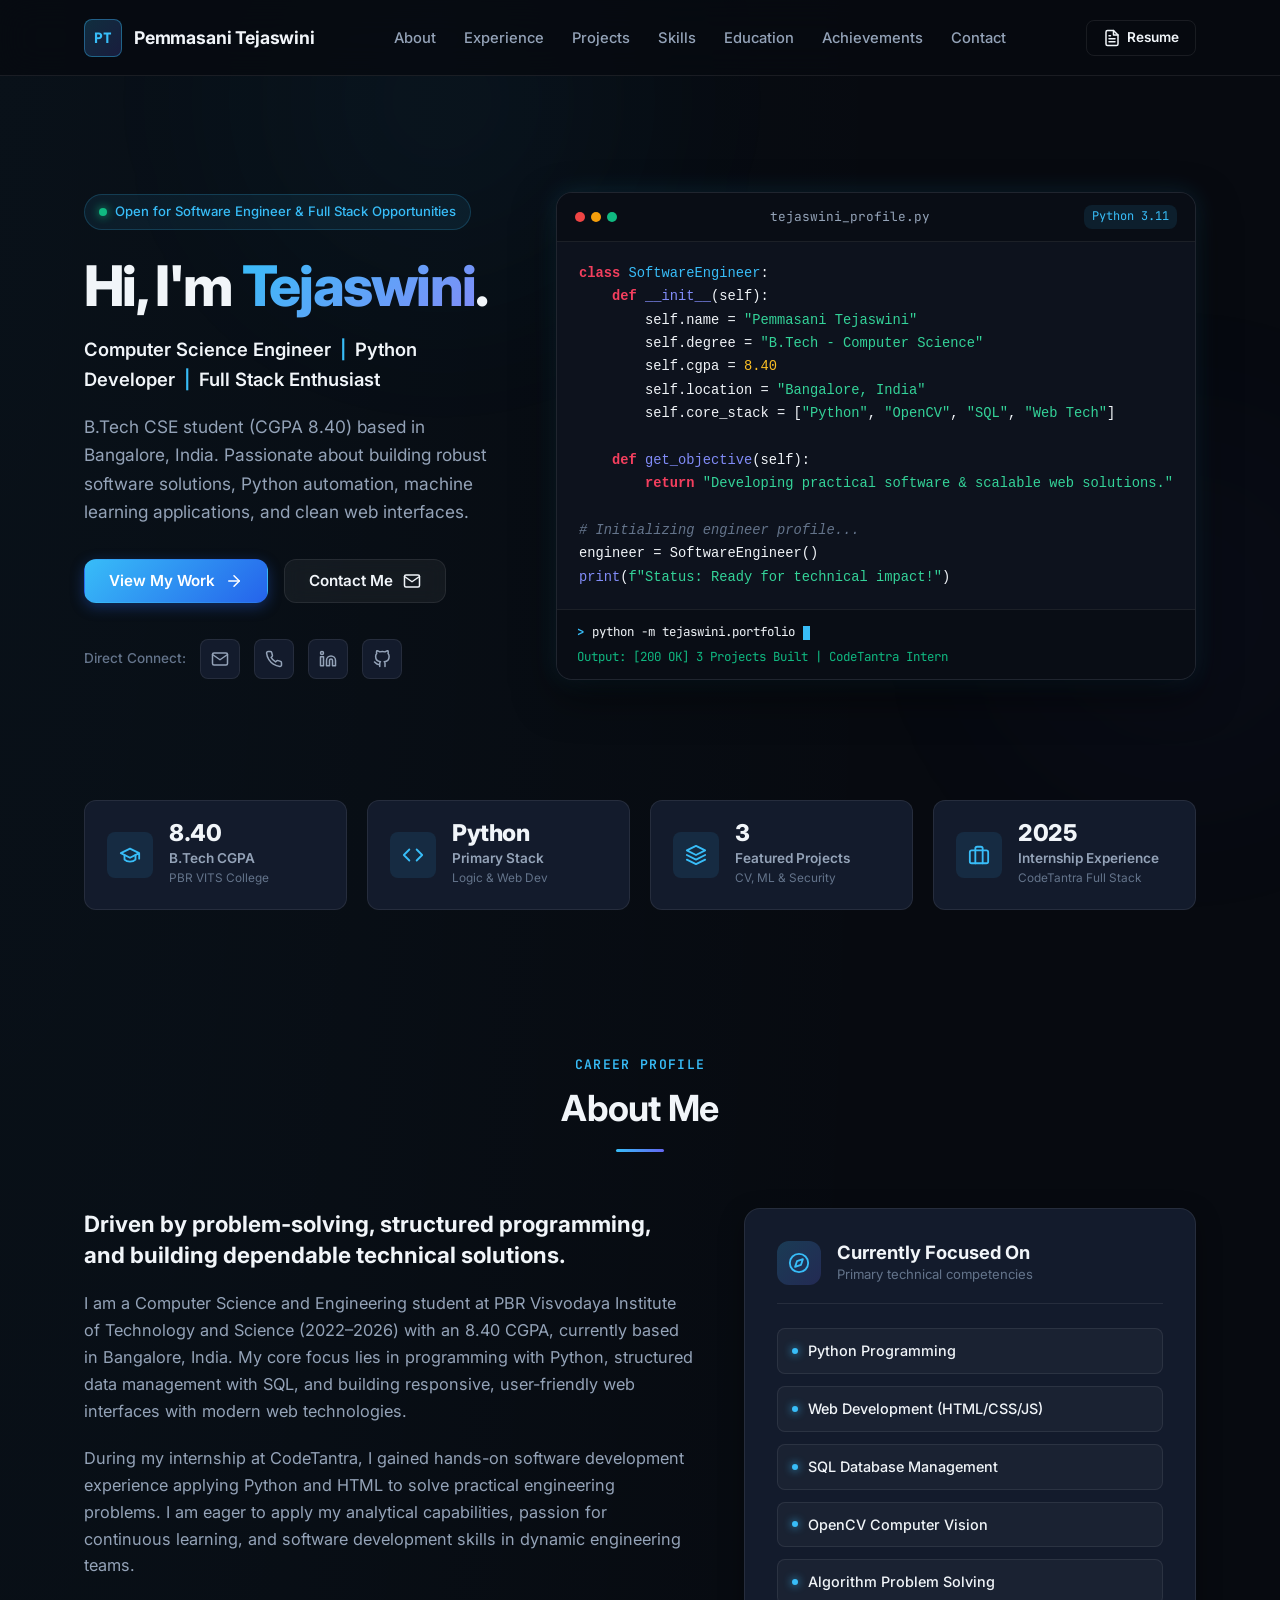
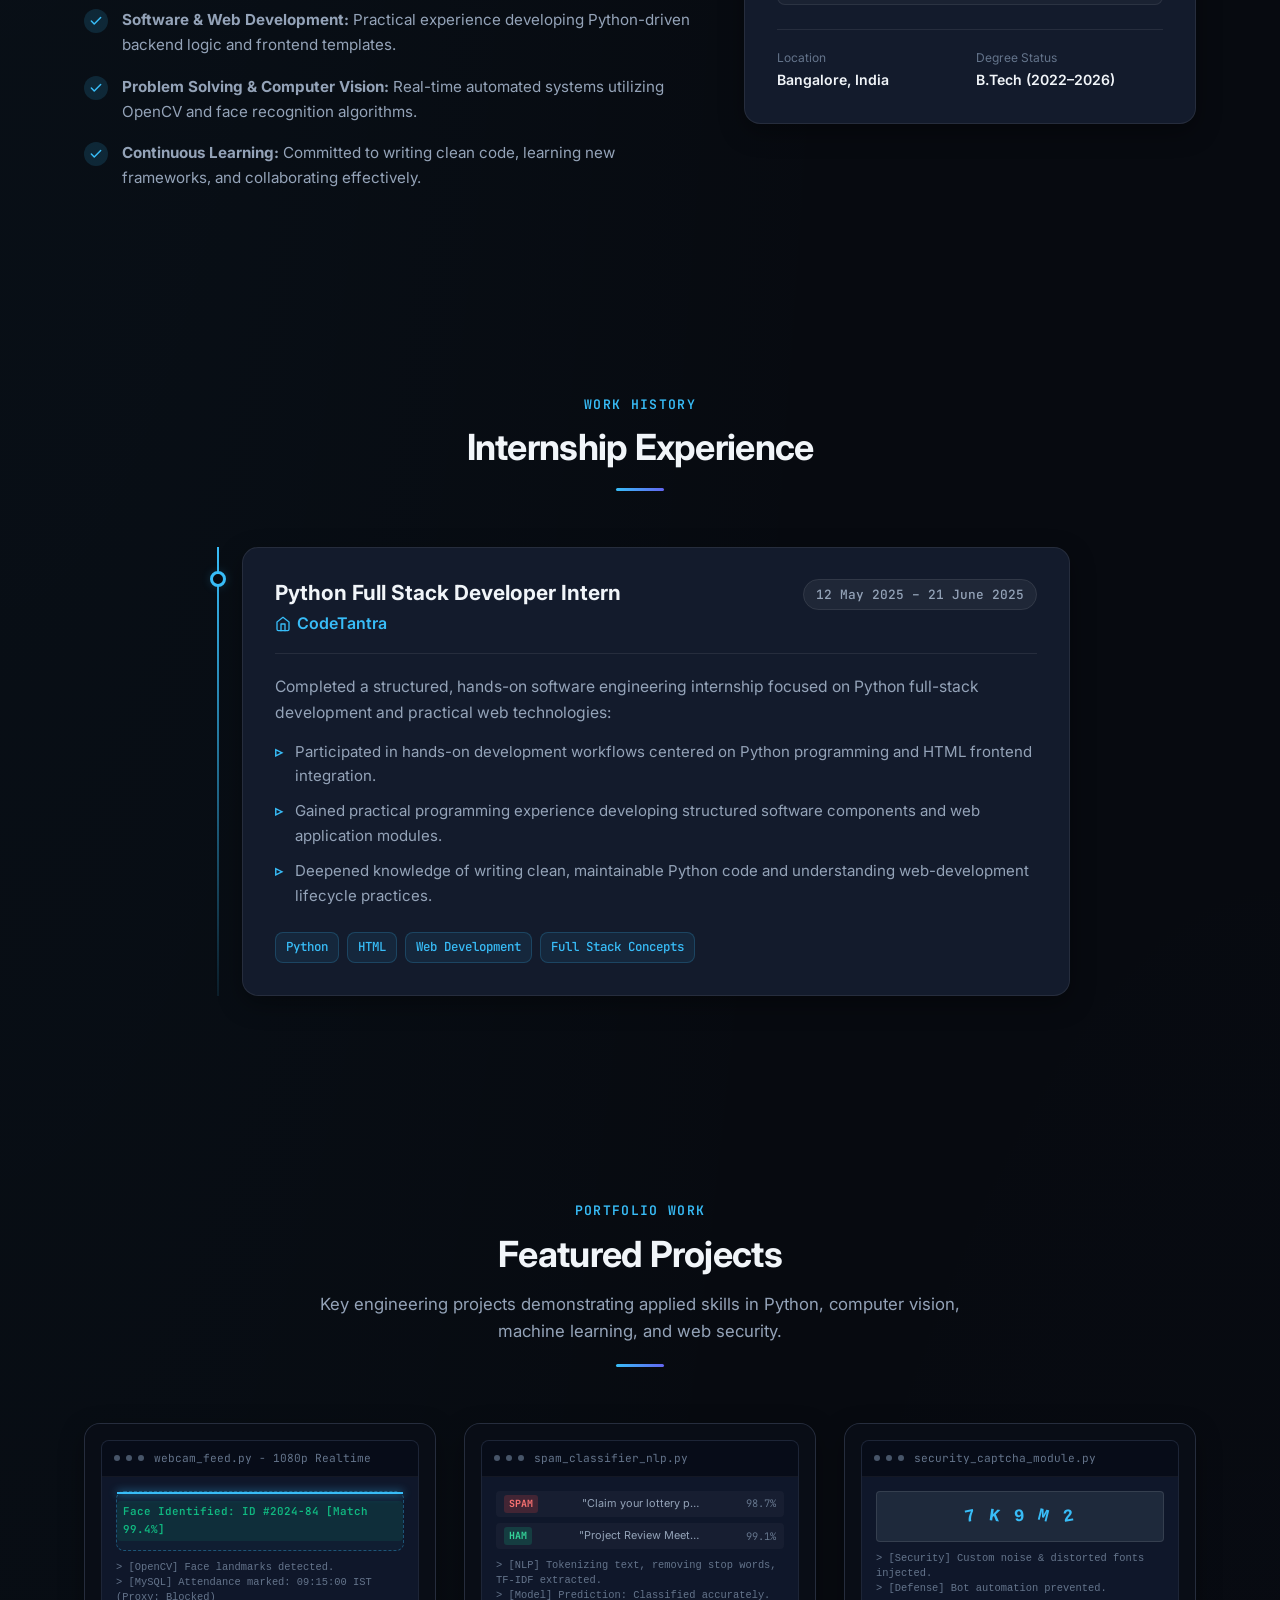
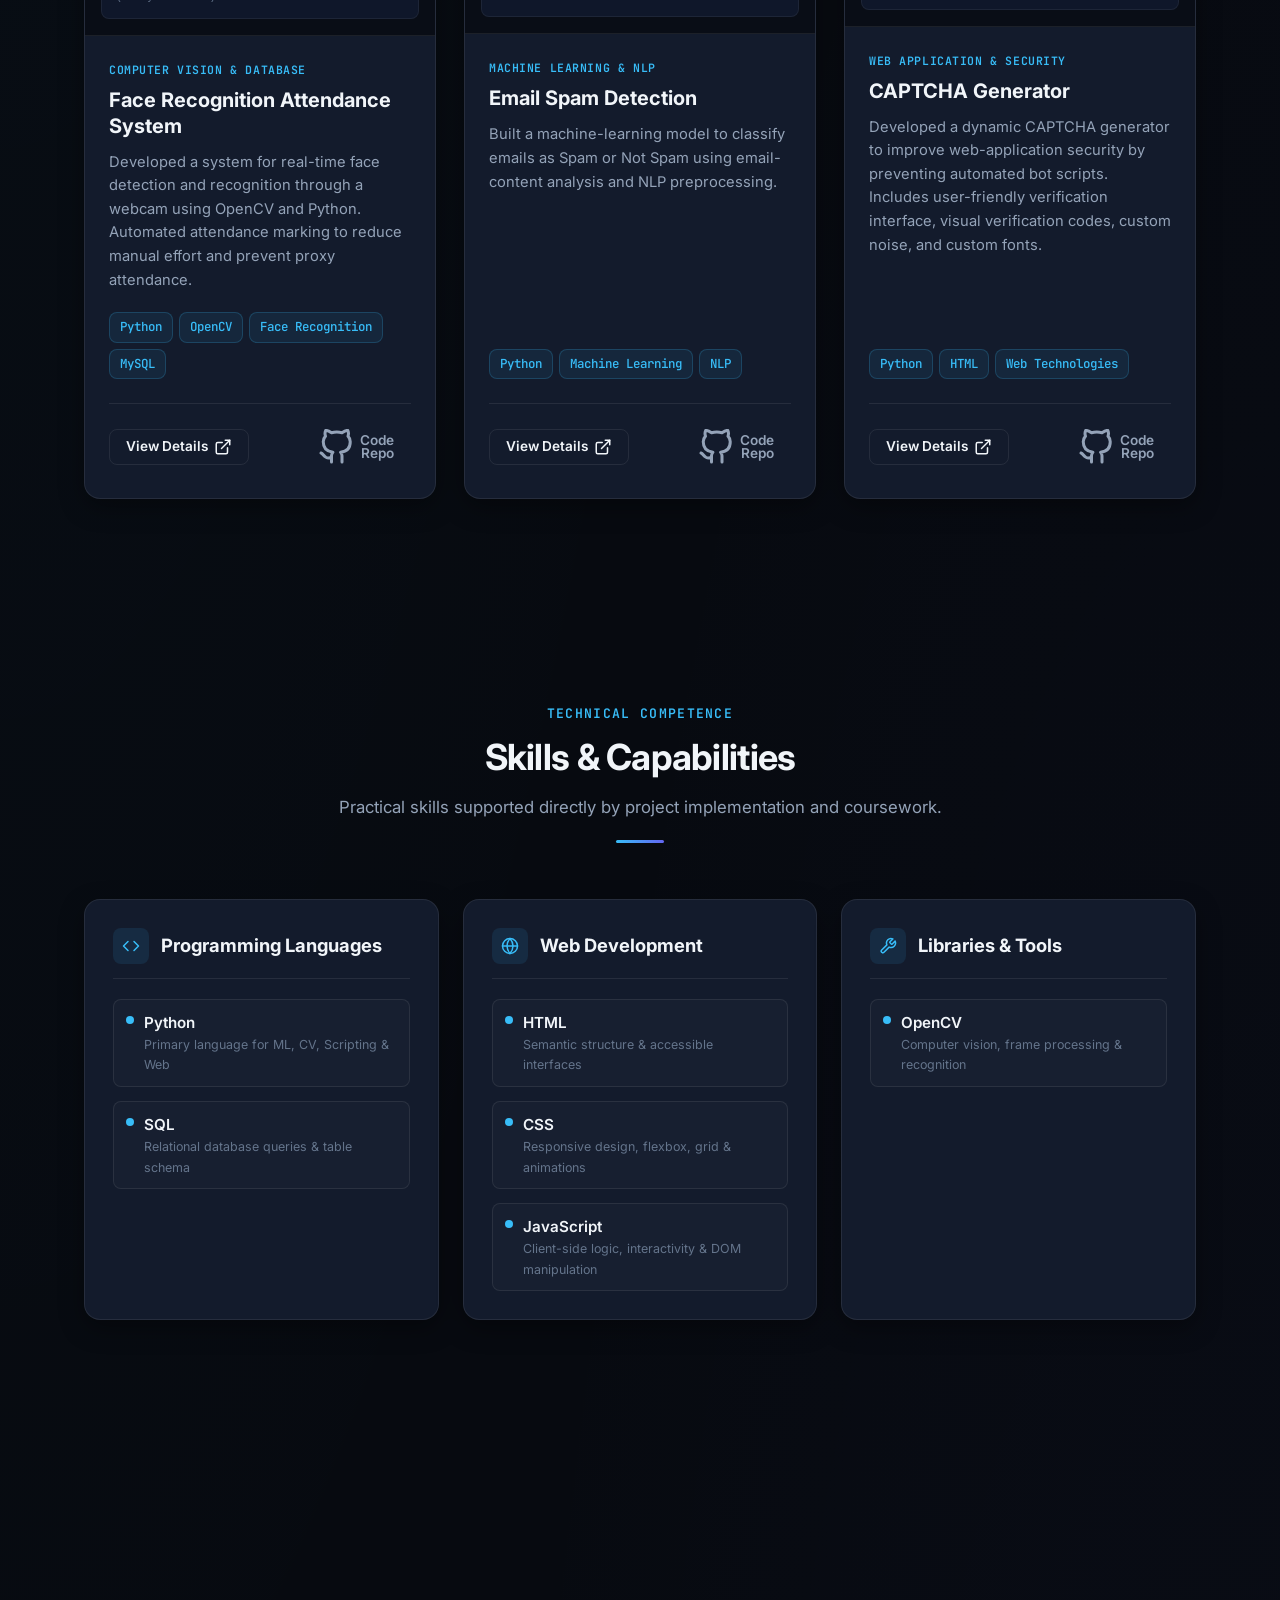
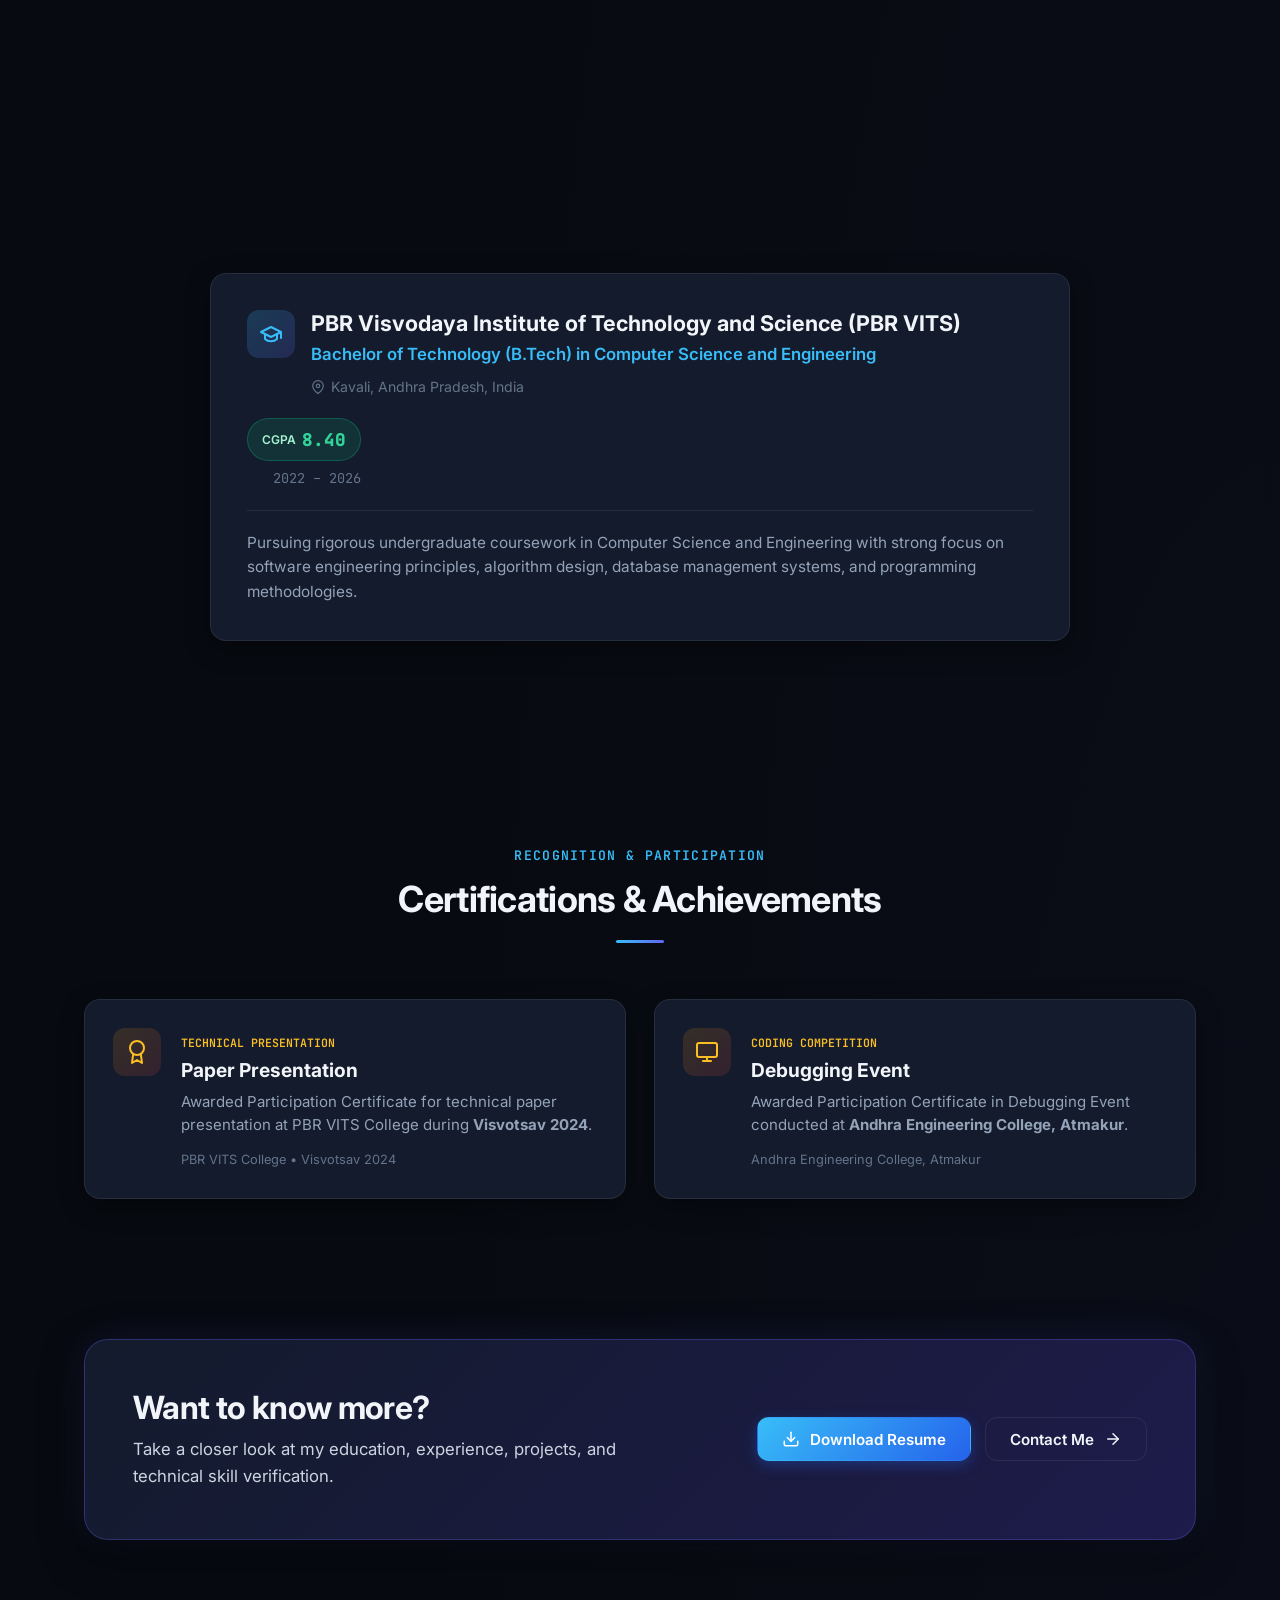
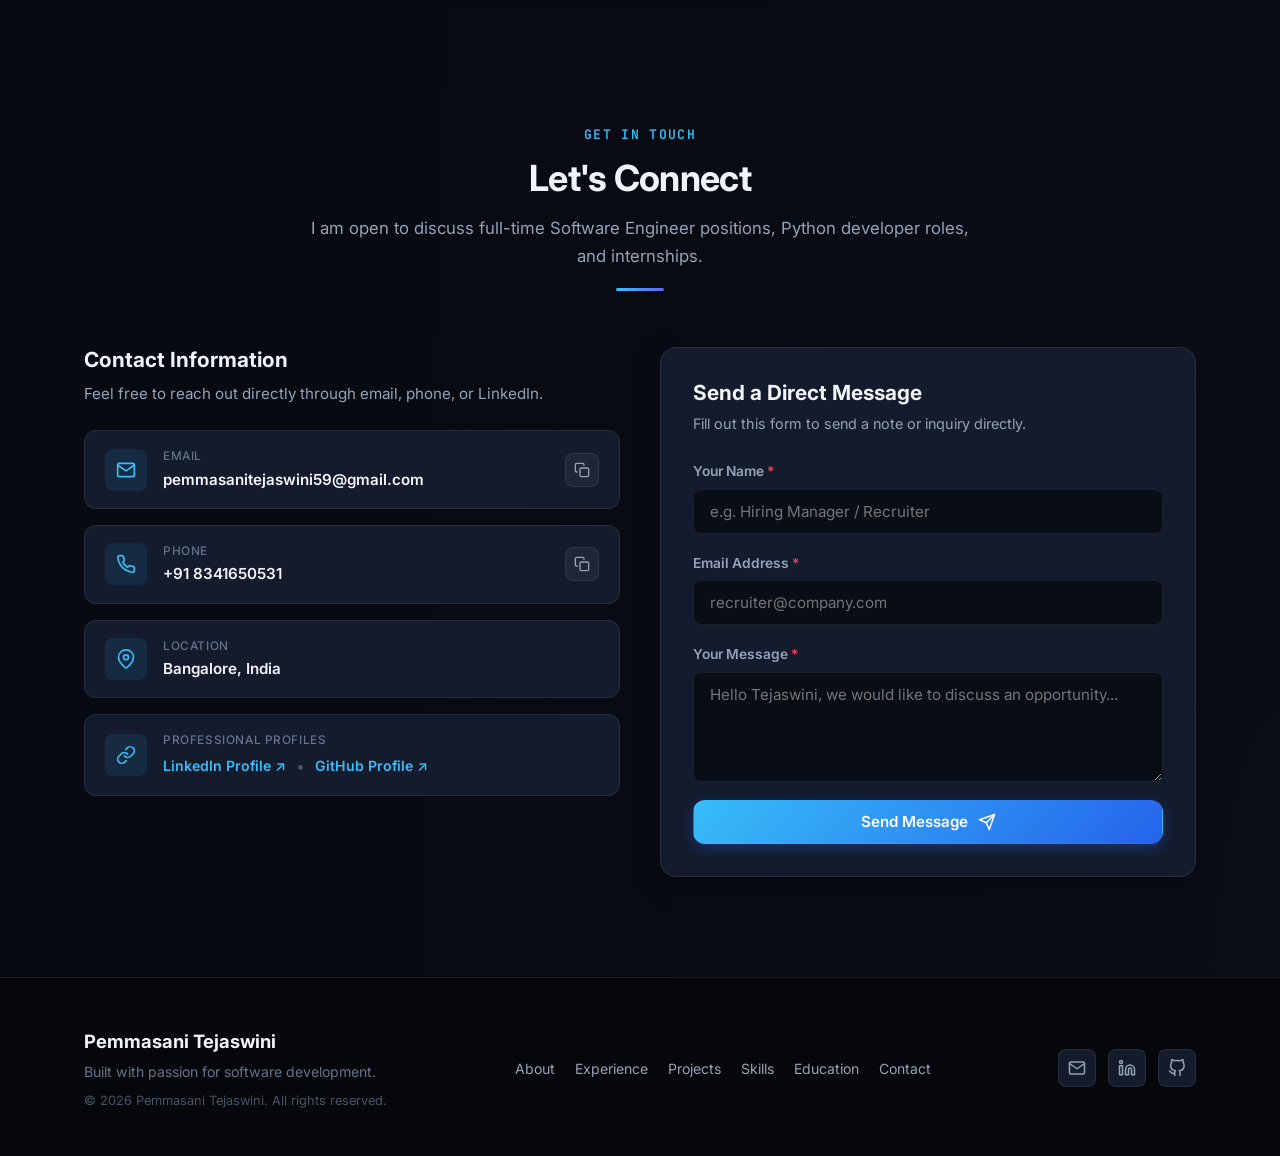
==== index.html @ 11ee38b8 "feat: complete portfolio web app, dual Flask-FastAPI backend, IT admin control portal, and Vercel co" ====
<!DOCTYPE html>
<html lang="en" class="scroll-smooth">
<head>
  <meta charset="UTF-8" />
  <meta name="viewport" content="width=device-width, initial-scale=1.0" />
  <title>Pemmasani Tejaswini | Computer Science Engineer &amp; Python Developer</title>
  
  <!-- SEO Meta Tags -->
  <meta name="description" content="Portfolio of Pemmasani Tejaswini, a Computer Science and Engineering graduate specializing in Python development, OpenCV, SQL, and full-stack web technologies based in Bangalore, India." />
  <meta name="keywords" content="Pemmasani Tejaswini, Computer Science Engineer, Python Developer, Full Stack Developer, Software Engineer Portfolio, Bangalore, OpenCV, Machine Learning" />
  <meta name="author" content="Pemmasani Tejaswini" />
  <meta name="robots" content="index, follow" />
  
  <!-- Open Graph / Social Meta Tags -->
  <meta property="og:type" content="website" />
  <meta property="og:title" content="Pemmasani Tejaswini | Software Engineer Portfolio" />
  <meta property="og:description" content="Explore projects in Python, OpenCV Face Recognition, ML Spam Detection, and Full Stack Web Development by Pemmasani Tejaswini." />
  <meta property="og:url" content="https://pemmasanitejaswini.dev" />
  <meta property="og:site_name" content="Pemmasani Tejaswini Portfolio" />
  
  <!-- Favicon -->
  <link rel="icon" type="image/svg+xml" href="data:image/svg+xml,<svg xmlns='http://www.w3.org/2000/svg' viewBox='0 0 100 100'><rect width='100' height='100' rx='25' fill='%230f172a'/><text x='50%' y='55%' dominant-baseline='middle' text-anchor='middle' fill='%2338bdf8' font-size='50' font-family='sans-serif' font-weight='800'>PT</text></svg>" />

  <!-- Google Fonts: Inter & JetBrains Mono -->
  <link rel="preconnect" href="https://fonts.googleapis.com" />
  <link rel="preconnect" href="https://fonts.gstatic.com" crossorigin />
  <link href="https://fonts.googleapis.com/css2?family=Inter:wght@300;400;500;600;700;800&family=JetBrains+Mono:wght@400;500;600&display=swap" rel="stylesheet" />

  <!-- Main Stylesheet -->
  <link rel="stylesheet" href="styles.css" />
</head>
<body>
  <!-- Reading Progress Bar -->
  <div id="scroll-progress" class="scroll-progress" aria-hidden="true"></div>

  <!-- Ambient Glow Effects -->
  <div class="ambient-glow glow-top" aria-hidden="true"></div>
  <div class="ambient-glow glow-right" aria-hidden="true"></div>

  <!-- Skip to Content for Accessibility -->
  <a href="#main-content" class="skip-to-content">Skip to main content</a>

  <!-- Header / Navigation Bar -->
  <header id="header" class="site-header">
    <div class="nav-container">
      <a href="#hero" class="brand-logo" aria-label="Pemmasani Tejaswini - Home">
        <span class="logo-badge">PT</span>
        <span class="logo-name">Pemmasani Tejaswini</span>
      </a>

      <!-- Desktop Navigation Links -->
      <nav class="desktop-nav" aria-label="Main Navigation">
        <ul class="nav-list">
          <li><a href="#about" class="nav-link">About</a></li>
          <li><a href="#experience" class="nav-link">Experience</a></li>
          <li><a href="#projects" class="nav-link">Projects</a></li>
          <li><a href="#skills" class="nav-link">Skills</a></li>
          <li><a href="#education" class="nav-link">Education</a></li>
          <li><a href="#achievements" class="nav-link">Achievements</a></li>
          <li><a href="#contact" class="nav-link">Contact</a></li>
        </ul>
      </nav>

      <!-- Action Buttons & Mobile Toggle -->
      <div class="nav-actions">
        <button id="resume-nav-btn" class="btn btn-outline btn-sm" aria-label="View or Download Resume">
          <svg class="icon-svg" viewBox="0 0 24 24" fill="none" stroke="currentColor" stroke-width="2" stroke-linecap="round" stroke-linejoin="round" aria-hidden="true"><path d="M14 2H6a2 2 0 0 0-2 2v16a2 2 0 0 0 2 2h12a2 2 0 0 0 2-2V8z"></path><polyline points="14 2 14 8 20 8"></polyline><line x1="16" y1="13" x2="8" y2="13"></line><line x1="16" y1="17" x2="8" y2="17"></line><polyline points="10 9 9 9 8 9"></polyline></svg>
          <span>Resume</span>
        </button>

        <button id="mobile-menu-toggle" class="mobile-menu-toggle" aria-expanded="false" aria-controls="mobile-menu" aria-label="Toggle navigation menu">
          <span class="hamburger-bar"></span>
          <span class="hamburger-bar"></span>
          <span class="hamburger-bar"></span>
        </button>
      </div>
    </div>

    <!-- Mobile Drawer Menu -->
    <div id="mobile-menu" class="mobile-menu" aria-hidden="true">
      <nav class="mobile-nav" aria-label="Mobile Navigation">
        <ul class="mobile-nav-list">
          <li><a href="#hero" class="mobile-nav-link">Home</a></li>
          <li><a href="#about" class="mobile-nav-link">About</a></li>
          <li><a href="#experience" class="mobile-nav-link">Experience</a></li>
          <li><a href="#projects" class="mobile-nav-link">Projects</a></li>
          <li><a href="#skills" class="mobile-nav-link">Skills</a></li>
          <li><a href="#education" class="mobile-nav-link">Education</a></li>
          <li><a href="#achievements" class="mobile-nav-link">Achievements</a></li>
          <li><a href="#contact" class="mobile-nav-link">Contact</a></li>
        </ul>
        <div class="mobile-menu-footer">
          <button class="btn btn-primary btn-full resume-modal-trigger">
            <svg class="icon-svg" viewBox="0 0 24 24" fill="none" stroke="currentColor" stroke-width="2" stroke-linecap="round" stroke-linejoin="round" aria-hidden="true"><path d="M21 15v4a2 2 0 0 1-2 2H5a2 2 0 0 1-2-2v-4"></path><polyline points="7 10 12 15 17 10"></polyline><line x1="12" y1="15" x2="12" y2="3"></line></svg>
            <span>Download Resume</span>
          </button>
        </div>
      </nav>
    </div>
  </header>

  <!-- Main Content Wrapper -->
  <main id="main-content">
    
    <!-- 1. HERO SECTION -->
    <section id="hero" class="hero-section">
      <div class="container hero-container">
        <div class="hero-content" data-reveal="fade-up">
          <div class="status-pill">
            <span class="status-dot"></span>
            <span>Open for Software Engineer &amp; Full Stack Opportunities</span>
          </div>

          <h1 class="hero-title">
            Hi, I'm <span class="gradient-text">Tejaswini</span>.
          </h1>
          <p class="hero-role">
            Computer Science Engineer <span class="role-separator">|</span> Python Developer <span class="role-separator">|</span> Full Stack Enthusiast
          </p>

          <p class="hero-bio">
            B.Tech CSE student (CGPA 8.40) based in Bangalore, India. Passionate about building robust software solutions, Python automation, machine learning applications, and clean web interfaces.
          </p>

          <!-- Primary CTA Buttons -->
          <div class="hero-actions">
            <a href="#projects" class="btn btn-primary">
              <span>View My Work</span>
              <svg class="icon-svg" viewBox="0 0 24 24" fill="none" stroke="currentColor" stroke-width="2" stroke-linecap="round" stroke-linejoin="round" aria-hidden="true"><line x1="5" y1="12" x2="19" y2="12"></line><polyline points="12 5 19 12 12 19"></polyline></svg>
            </a>
            <a href="#contact" class="btn btn-secondary">
              <span>Contact Me</span>
              <svg class="icon-svg" viewBox="0 0 24 24" fill="none" stroke="currentColor" stroke-width="2" stroke-linecap="round" stroke-linejoin="round" aria-hidden="true"><path d="M4 4h16c1.1 0 2 .9 2 2v12c0 1.1-.9 2-2 2H4c-1.1 0-2-.9-2-2V6c0-1.1.9-2 2-2z"></path><polyline points="22,6 12,13 2,6"></polyline></svg>
            </a>
          </div>

          <!-- Quick Connect Social / Contact Links -->
          <div class="hero-socials">
            <span class="social-label">Direct Connect:</span>
            <a href="mailto:pemmasanitejaswini59@gmail.com" class="social-icon-btn" title="Send Email" aria-label="Send Email to pemmasanitejaswini59@gmail.com">
              <svg viewBox="0 0 24 24" fill="none" stroke="currentColor" stroke-width="2" stroke-linecap="round" stroke-linejoin="round"><path d="M4 4h16c1.1 0 2 .9 2 2v12c0 1.1-.9 2-2 2H4c-1.1 0-2-.9-2-2V6c0-1.1.9-2 2-2z"></path><polyline points="22,6 12,13 2,6"></polyline></svg>
            </a>
            <a href="tel:+918341650531" class="social-icon-btn" title="Call Phone" aria-label="Call +91 8341650531">
              <svg viewBox="0 0 24 24" fill="none" stroke="currentColor" stroke-width="2" stroke-linecap="round" stroke-linejoin="round"><path d="M22 16.92v3a2 2 0 0 1-2.18 2 19.79 19.79 0 0 1-8.63-3.07 19.5 19.5 0 0 1-6-6 19.79 19.79 0 0 1-3.07-8.67A2 2 0 0 1 4.11 2h3a2 2 0 0 1 2 1.72 12.84 12.84 0 0 0 .7 2.81 2 2 0 0 1-.45 2.11L8.09 9.91a16 16 0 0 0 6 6l1.27-1.27a2 2 0 0 1 2.11-.45 12.84 12.84 0 0 0 2.81.7A2 2 0 0 1 22 16.92z"></path></svg>
            </a>
            <a href="https://linkedin.com" target="_blank" rel="noopener noreferrer" class="social-icon-btn" title="LinkedIn Profile" aria-label="LinkedIn Profile (opens in new window)">
              <svg viewBox="0 0 24 24" fill="none" stroke="currentColor" stroke-width="2" stroke-linecap="round" stroke-linejoin="round"><path d="M16 8a6 6 0 0 1 6 6v7h-4v-7a2 2 0 0 0-2-2 2 2 0 0 0-2 2v7h-4v-7a6 6 0 0 1 6-6z"></path><rect x="2" y="9" width="4" height="12"></rect><circle cx="4" cy="4" r="2"></circle></svg>
            </a>
            <a href="https://github.com" target="_blank" rel="noopener noreferrer" class="social-icon-btn" title="GitHub Profile" aria-label="GitHub Profile (opens in new window)">
              <svg viewBox="0 0 24 24" fill="none" stroke="currentColor" stroke-width="2" stroke-linecap="round" stroke-linejoin="round"><path d="M9 19c-5 1.5-5-2.5-7-3m14 6v-3.87a3.37 3.37 0 0 0-.94-2.61c3.14-.35 6.44-1.54 6.44-7A5.44 5.44 0 0 0 20 4.77 5.07 5.07 0 0 0 19.91 1S18.73.65 16 2.48a13.38 13.38 0 0 0-7 0C6.27.65 5.09 1 5.09 1A5.07 5.07 0 0 0 5 4.77a5.44 5.44 0 0 0-1.5 3.78c0 5.42 3.3 6.61 6.44 7A3.37 3.37 0 0 0 9 18.13V22"></path></svg>
            </a>
          </div>
        </div>

        <!-- Right Side: Interactive Developer Code Window -->
        <div class="hero-visual" data-reveal="fade-left">
          <div class="code-window">
            <div class="window-header">
              <div class="window-dots" aria-hidden="true">
                <span class="dot dot-red"></span>
                <span class="dot dot-yellow"></span>
                <span class="dot dot-green"></span>
              </div>
              <div class="window-title">tejaswini_profile.py</div>
              <div class="window-lang">Python 3.11</div>
            </div>
            <div class="window-body">
              <pre><code><span class="code-keyword">class</span> <span class="code-class">SoftwareEngineer</span>:
    <span class="code-keyword">def</span> <span class="code-func">__init__</span>(self):
        self.name = <span class="code-string">"Pemmasani Tejaswini"</span>
        self.degree = <span class="code-string">"B.Tech - Computer Science"</span>
        self.cgpa = <span class="code-number">8.40</span>
        self.location = <span class="code-string">"Bangalore, India"</span>
        self.core_stack = [<span class="code-string">"Python"</span>, <span class="code-string">"OpenCV"</span>, <span class="code-string">"SQL"</span>, <span class="code-string">"Web Tech"</span>]

    <span class="code-keyword">def</span> <span class="code-func">get_objective</span>(self):
        <span class="code-keyword">return</span> <span class="code-string">"Developing practical software &amp; scalable web solutions."</span>

<span class="code-comment"># Initializing engineer profile...</span>
engineer = SoftwareEngineer()
<span class="code-func">print</span>(<span class="code-string">f"Status: Ready for technical impact!"</span>)</code></pre>
            </div>
            <div class="terminal-footer">
              <div class="terminal-prompt">
                <span class="prompt-arrow">&gt;</span>
                <span class="prompt-text">python -m tejaswini.portfolio</span>
                <span class="cursor-blink"></span>
              </div>
              <div class="terminal-output">Output: [200 OK] 3 Projects Built | CodeTantra Intern</div>
            </div>
          </div>
        </div>
      </div>
    </section>

    <!-- 2. QUICK STATS SECTION -->
    <section class="stats-section" aria-label="Quick Highlights">
      <div class="container">
        <div class="stats-grid">
          <div class="stat-card" data-reveal="fade-up" data-delay="100">
            <div class="stat-icon">
              <svg viewBox="0 0 24 24" fill="none" stroke="currentColor" stroke-width="2" stroke-linecap="round" stroke-linejoin="round"><path d="M22 10v6M2 10l10-5 10 5-10 5z"></path><path d="M6 12v5c3 3 9 3 12 0v-5"></path></svg>
            </div>
            <div class="stat-info">
              <div class="stat-value">8.40</div>
              <div class="stat-label">B.Tech CGPA</div>
              <div class="stat-sub">PBR VITS College</div>
            </div>
          </div>

          <div class="stat-card" data-reveal="fade-up" data-delay="200">
            <div class="stat-icon">
              <svg viewBox="0 0 24 24" fill="none" stroke="currentColor" stroke-width="2" stroke-linecap="round" stroke-linejoin="round"><polyline points="16 18 22 12 16 6"></polyline><polyline points="8 6 2 12 8 18"></polyline></svg>
            </div>
            <div class="stat-info">
              <div class="stat-value">Python</div>
              <div class="stat-label">Primary Stack</div>
              <div class="stat-sub">Logic &amp; Web Dev</div>
            </div>
          </div>

          <div class="stat-card" data-reveal="fade-up" data-delay="300">
            <div class="stat-icon">
              <svg viewBox="0 0 24 24" fill="none" stroke="currentColor" stroke-width="2" stroke-linecap="round" stroke-linejoin="round"><polygon points="12 2 2 7 12 12 22 7 12 2"></polygon><polyline points="2 17 12 22 22 17"></polyline><polyline points="2 12 12 17 22 12"></polyline></svg>
            </div>
            <div class="stat-info">
              <div class="stat-value">3</div>
              <div class="stat-label">Featured Projects</div>
              <div class="stat-sub">CV, ML &amp; Security</div>
            </div>
          </div>

          <div class="stat-card" data-reveal="fade-up" data-delay="400">
            <div class="stat-icon">
              <svg viewBox="0 0 24 24" fill="none" stroke="currentColor" stroke-width="2" stroke-linecap="round" stroke-linejoin="round"><rect x="2" y="7" width="20" height="14" rx="2" ry="2"></rect><path d="M16 21V5a2 2 0 0 0-2-2h-4a2 2 0 0 0-2 2v16"></path></svg>
            </div>
            <div class="stat-info">
              <div class="stat-value">2025</div>
              <div class="stat-label">Internship Experience</div>
              <div class="stat-sub">CodeTantra Full Stack</div>
            </div>
          </div>
        </div>
      </div>
    </section>

    <!-- 3. ABOUT SECTION -->
    <section id="about" class="section about-section">
      <div class="container">
        <div class="section-header" data-reveal="fade-up">
          <span class="section-subtitle">Career Profile</span>
          <h2 class="section-title">About Me</h2>
          <div class="section-divider"></div>
        </div>

        <div class="about-grid">
          <div class="about-text" data-reveal="fade-right">
            <h3 class="about-heading">Driven by problem-solving, structured programming, and building dependable technical solutions.</h3>
            
            <p class="about-paragraph">
              I am a Computer Science and Engineering student at PBR Visvodaya Institute of Technology and Science (2022–2026) with an 8.40 CGPA, currently based in Bangalore, India. My core focus lies in programming with Python, structured data management with SQL, and building responsive, user-friendly web interfaces with modern web technologies.
            </p>

            <p class="about-paragraph">
              During my internship at CodeTantra, I gained hands-on software development experience applying Python and HTML to solve practical engineering problems. I am eager to apply my analytical capabilities, passion for continuous learning, and software development skills in dynamic engineering teams.
            </p>

            <div class="about-highlights-list">
              <div class="highlight-item">
                <div class="highlight-check">
                  <svg viewBox="0 0 24 24" fill="none" stroke="currentColor" stroke-width="2.5" stroke-linecap="round" stroke-linejoin="round"><polyline points="20 6 9 17 4 12"></polyline></svg>
                </div>
                <div>
                  <strong>Software &amp; Web Development:</strong> Practical experience developing Python-driven backend logic and frontend templates.
                </div>
              </div>

              <div class="highlight-item">
                <div class="highlight-check">
                  <svg viewBox="0 0 24 24" fill="none" stroke="currentColor" stroke-width="2.5" stroke-linecap="round" stroke-linejoin="round"><polyline points="20 6 9 17 4 12"></polyline></svg>
                </div>
                <div>
                  <strong>Problem Solving &amp; Computer Vision:</strong> Real-time automated systems utilizing OpenCV and face recognition algorithms.
                </div>
              </div>

              <div class="highlight-item">
                <div class="highlight-check">
                  <svg viewBox="0 0 24 24" fill="none" stroke="currentColor" stroke-width="2.5" stroke-linecap="round" stroke-linejoin="round"><polyline points="20 6 9 17 4 12"></polyline></svg>
                </div>
                <div>
                  <strong>Continuous Learning:</strong> Committed to writing clean code, learning new frameworks, and collaborating effectively.
                </div>
              </div>
            </div>
          </div>

          <div class="about-card-container" data-reveal="fade-left">
            <div class="focus-card">
              <div class="focus-card-header">
                <div class="focus-badge-icon">
                  <svg viewBox="0 0 24 24" fill="none" stroke="currentColor" stroke-width="2" stroke-linecap="round" stroke-linejoin="round"><circle cx="12" cy="12" r="10"></circle><polygon points="16.24 7.76 14.12 14.12 7.76 16.24 9.88 9.88 16.24 7.76"></polygon></svg>
                </div>
                <div>
                  <h4 class="focus-title">Currently Focused On</h4>
                  <p class="focus-subtitle">Primary technical competencies</p>
                </div>
              </div>

              <div class="focus-skills-list">
                <div class="focus-skill-chip">
                  <span class="chip-pulse"></span>
                  <span class="chip-name">Python Programming</span>
                </div>
                <div class="focus-skill-chip">
                  <span class="chip-pulse"></span>
                  <span class="chip-name">Web Development (HTML/CSS/JS)</span>
                </div>
                <div class="focus-skill-chip">
                  <span class="chip-pulse"></span>
                  <span class="chip-name">SQL Database Management</span>
                </div>
                <div class="focus-skill-chip">
                  <span class="chip-pulse"></span>
                  <span class="chip-name">OpenCV Computer Vision</span>
                </div>
                <div class="focus-skill-chip">
                  <span class="chip-pulse"></span>
                  <span class="chip-name">Algorithm Problem Solving</span>
                </div>
              </div>

              <div class="quick-contact-strip">
                <div class="contact-strip-item">
                  <span class="strip-label">Location</span>
                  <span class="strip-val">Bangalore, India</span>
                </div>
                <div class="contact-strip-item">
                  <span class="strip-label">Degree Status</span>
                  <span class="strip-val">B.Tech (2022–2026)</span>
                </div>
              </div>
            </div>
          </div>
        </div>
      </div>
    </section>

    <!-- 4. EXPERIENCE SECTION -->
    <section id="experience" class="section experience-section">
      <div class="container">
        <div class="section-header" data-reveal="fade-up">
          <span class="section-subtitle">Work History</span>
          <h2 class="section-title">Internship Experience</h2>
          <div class="section-divider"></div>
        </div>

        <div class="timeline-container" data-reveal="fade-up">
          <div class="timeline-item">
            <div class="timeline-dot" aria-hidden="true"></div>
            
            <div class="timeline-card">
              <div class="timeline-header">
                <div>
                  <h3 class="timeline-role">Python Full Stack Developer Intern</h3>
                  <div class="timeline-company">
                    <svg viewBox="0 0 24 24" fill="none" stroke="currentColor" stroke-width="2" stroke-linecap="round" stroke-linejoin="round"><path d="M3 9l9-7 9 7v11a2 2 0 0 1-2 2H5a2 2 0 0 1-2-2z"></path><polyline points="9 22 9 12 15 12 15 22"></polyline></svg>
                    <span>CodeTantra</span>
                  </div>
                </div>
                <div class="timeline-meta">
                  <span class="timeline-date-badge">12 May 2025 – 21 June 2025</span>
                </div>
              </div>

              <div class="timeline-body">
                <p class="timeline-desc">
                  Completed a structured, hands-on software engineering internship focused on Python full-stack development and practical web technologies:
                </p>
                <ul class="timeline-responsibilities">
                  <li>Participated in hands-on development workflows centered on Python programming and HTML frontend integration.</li>
                  <li>Gained practical programming experience developing structured software components and web application modules.</li>
                  <li>Deepened knowledge of writing clean, maintainable Python code and understanding web-development lifecycle practices.</li>
                </ul>
              </div>

              <div class="timeline-tech-stack">
                <span class="tech-chip">Python</span>
                <span class="tech-chip">HTML</span>
                <span class="tech-chip">Web Development</span>
                <span class="tech-chip">Full Stack Concepts</span>
              </div>
            </div>
          </div>
        </div>
      </div>
    </section>

    <!-- 5. PROJECTS SECTION -->
    <section id="projects" class="section projects-section">
      <div class="container">
        <div class="section-header" data-reveal="fade-up">
          <span class="section-subtitle">Portfolio Work</span>
          <h2 class="section-title">Featured Projects</h2>
          <p class="section-desc">Key engineering projects demonstrating applied skills in Python, computer vision, machine learning, and web security.</p>
          <div class="section-divider"></div>
        </div>

        <div class="projects-grid">
          
          <!-- PROJECT 1: Face Recognition Attendance System -->
          <article class="project-card" data-reveal="fade-up" data-delay="100" id="card-proj-1">
            <div class="project-preview-box">
              <div class="project-ui-mockup cv-mockup" aria-label="Visual representation of Face Recognition Attendance System">
                <div class="mockup-screen-header">
                  <div class="mockup-dot"></div>
                  <div class="mockup-dot"></div>
                  <div class="mockup-dot"></div>
                  <span class="mockup-title">webcam_feed.py - 1080p Realtime</span>
                </div>
                <div class="mockup-screen-content">
                  <div class="face-scan-box">
                    <div class="scan-corner-tl"></div>
                    <div class="scan-corner-tr"></div>
                    <div class="scan-corner-bl"></div>
                    <div class="scan-corner-br"></div>
                    <div class="scan-line"></div>
                    <div class="face-tag">Face Identified: ID #2024-84 [Match 99.4%]</div>
                  </div>
                  <div class="mockup-terminal-log">
                    <code>&gt; [OpenCV] Face landmarks detected.<br/>&gt; [MySQL] Attendance marked: 09:15:00 IST (Proxy: Blocked)</code>
                  </div>
                </div>
              </div>
            </div>

            <div class="project-content">
              <div class="project-category-tag">Computer Vision &amp; Database</div>
              <h3 class="project-title">Face Recognition Attendance System</h3>
              
              <p class="project-description">
                Developed a system for real-time face detection and recognition through a webcam using OpenCV and Python. Automated attendance marking to reduce manual effort and prevent proxy attendance.
              </p>

              <div class="project-tech-chips">
                <span class="tech-chip">Python</span>
                <span class="tech-chip">OpenCV</span>
                <span class="tech-chip">Face Recognition</span>
                <span class="tech-chip">MySQL</span>
              </div>

              <div class="project-card-footer">
                <button class="btn btn-sm btn-outline open-case-study" data-project="face-attendance">
                  <span>View Details</span>
                  <svg class="icon-svg" viewBox="0 0 24 24" fill="none" stroke="currentColor" stroke-width="2" stroke-linecap="round" stroke-linejoin="round"><path d="M18 13v6a2 2 0 0 1-2 2H5a2 2 0 0 1-2-2V8a2 2 0 0 1 2-2h6"></path><polyline points="15 3 21 3 21 9"></polyline><line x1="10" y1="14" x2="21" y2="3"></line></svg>
                </button>
                <button class="btn btn-sm btn-ghost github-placeholder-btn" data-project="face-attendance" aria-label="View GitHub Repository for Face Recognition Attendance System">
                  <svg viewBox="0 0 24 24" fill="none" stroke="currentColor" stroke-width="2" stroke-linecap="round" stroke-linejoin="round"><path d="M9 19c-5 1.5-5-2.5-7-3m14 6v-3.87a3.37 3.37 0 0 0-.94-2.61c3.14-.35 6.44-1.54 6.44-7A5.44 5.44 0 0 0 20 4.77 5.07 5.07 0 0 0 19.91 1S18.73.65 16 2.48a13.38 13.38 0 0 0-7 0C6.27.65 5.09 1 5.09 1A5.07 5.07 0 0 0 5 4.77a5.44 5.44 0 0 0-1.5 3.78c0 5.42 3.3 6.61 6.44 7A3.37 3.37 0 0 0 9 18.13V22"></path></svg>
                  <span>Code Repo</span>
                </button>
              </div>
            </div>
          </article>

          <!-- PROJECT 2: Email Spam Detection -->
          <article class="project-card" data-reveal="fade-up" data-delay="200" id="card-proj-2">
            <div class="project-preview-box">
              <div class="project-ui-mockup ml-mockup" aria-label="Visual representation of Email Spam Detection">
                <div class="mockup-screen-header">
                  <div class="mockup-dot"></div>
                  <div class="mockup-dot"></div>
                  <div class="mockup-dot"></div>
                  <span class="mockup-title">spam_classifier_nlp.py</span>
                </div>
                <div class="mockup-screen-content">
                  <div class="email-analysis-preview">
                    <div class="email-mock-row spam-flagged">
                      <span class="flag-badge spam">SPAM</span>
                      <span class="email-subject">"Claim your lottery prize now!"</span>
                      <span class="confidence-score">98.7%</span>
                    </div>
                    <div class="email-mock-row ham-flagged">
                      <span class="flag-badge ham">HAM</span>
                      <span class="email-subject">"Project Review Meeting Agenda"</span>
                      <span class="confidence-score">99.1%</span>
                    </div>
                  </div>
                  <div class="mockup-terminal-log">
                    <code>&gt; [NLP] Tokenizing text, removing stop words, TF-IDF extracted.<br/>&gt; [Model] Prediction: Classified accurately.</code>
                  </div>
                </div>
              </div>
            </div>

            <div class="project-content">
              <div class="project-category-tag">Machine Learning &amp; NLP</div>
              <h3 class="project-title">Email Spam Detection</h3>
              
              <p class="project-description">
                Built a machine-learning model to classify emails as Spam or Not Spam using email-content analysis and NLP preprocessing.
              </p>

              <div class="project-tech-chips">
                <span class="tech-chip">Python</span>
                <span class="tech-chip">Machine Learning</span>
                <span class="tech-chip">NLP</span>
              </div>

              <div class="project-card-footer">
                <button class="btn btn-sm btn-outline open-case-study" data-project="email-spam">
                  <span>View Details</span>
                  <svg class="icon-svg" viewBox="0 0 24 24" fill="none" stroke="currentColor" stroke-width="2" stroke-linecap="round" stroke-linejoin="round"><path d="M18 13v6a2 2 0 0 1-2 2H5a2 2 0 0 1-2-2V8a2 2 0 0 1 2-2h6"></path><polyline points="15 3 21 3 21 9"></polyline><line x1="10" y1="14" x2="21" y2="3"></line></svg>
                </button>
                <button class="btn btn-sm btn-ghost github-placeholder-btn" data-project="email-spam" aria-label="View GitHub Repository for Email Spam Detection">
                  <svg viewBox="0 0 24 24" fill="none" stroke="currentColor" stroke-width="2" stroke-linecap="round" stroke-linejoin="round"><path d="M9 19c-5 1.5-5-2.5-7-3m14 6v-3.87a3.37 3.37 0 0 0-.94-2.61c3.14-.35 6.44-1.54 6.44-7A5.44 5.44 0 0 0 20 4.77 5.07 5.07 0 0 0 19.91 1S18.73.65 16 2.48a13.38 13.38 0 0 0-7 0C6.27.65 5.09 1 5.09 1A5.07 5.07 0 0 0 5 4.77a5.44 5.44 0 0 0-1.5 3.78c0 5.42 3.3 6.61 6.44 7A3.37 3.37 0 0 0 9 18.13V22"></path></svg>
                  <span>Code Repo</span>
                </button>
              </div>
            </div>
          </article>

          <!-- PROJECT 3: CAPTCHA Generator -->
          <article class="project-card" data-reveal="fade-up" data-delay="300" id="card-proj-3">
            <div class="project-preview-box">
              <div class="project-ui-mockup captcha-mockup" aria-label="Visual representation of CAPTCHA Generator">
                <div class="mockup-screen-header">
                  <div class="mockup-dot"></div>
                  <div class="mockup-dot"></div>
                  <div class="mockup-dot"></div>
                  <span class="mockup-title">security_captcha_module.py</span>
                </div>
                <div class="mockup-screen-content">
                  <div class="captcha-render-box">
                    <div class="captcha-code-display">
                      <span class="captcha-char" style="transform: rotate(-12deg);">7</span>
                      <span class="captcha-char" style="transform: rotate(8deg);">K</span>
                      <span class="captcha-char" style="transform: rotate(-5deg);">9</span>
                      <span class="captcha-char" style="transform: rotate(14deg);">M</span>
                      <span class="captcha-char" style="transform: rotate(-10deg);">2</span>
                    </div>
                    <div class="captcha-noise-overlay" aria-hidden="true"></div>
                  </div>
                  <div class="mockup-terminal-log">
                    <code>&gt; [Security] Custom noise &amp; distorted fonts injected.<br/>&gt; [Defense] Bot automation prevented.</code>
                  </div>
                </div>
              </div>
            </div>

            <div class="project-content">
              <div class="project-category-tag">Web Application &amp; Security</div>
              <h3 class="project-title">CAPTCHA Generator</h3>
              
              <p class="project-description">
                Developed a dynamic CAPTCHA generator to improve web-application security by preventing automated bot scripts. Includes user-friendly verification interface, visual verification codes, custom noise, and custom fonts.
              </p>

              <div class="project-tech-chips">
                <span class="tech-chip">Python</span>
                <span class="tech-chip">HTML</span>
                <span class="tech-chip">Web Technologies</span>
              </div>

              <div class="project-card-footer">
                <button class="btn btn-sm btn-outline open-case-study" data-project="captcha-gen">
                  <span>View Details</span>
                  <svg class="icon-svg" viewBox="0 0 24 24" fill="none" stroke="currentColor" stroke-width="2" stroke-linecap="round" stroke-linejoin="round"><path d="M18 13v6a2 2 0 0 1-2 2H5a2 2 0 0 1-2-2V8a2 2 0 0 1 2-2h6"></path><polyline points="15 3 21 3 21 9"></polyline><line x1="10" y1="14" x2="21" y2="3"></line></svg>
                </button>
                <button class="btn btn-sm btn-ghost github-placeholder-btn" data-project="captcha-gen" aria-label="View GitHub Repository for CAPTCHA Generator">
                  <svg viewBox="0 0 24 24" fill="none" stroke="currentColor" stroke-width="2" stroke-linecap="round" stroke-linejoin="round"><path d="M9 19c-5 1.5-5-2.5-7-3m14 6v-3.87a3.37 3.37 0 0 0-.94-2.61c3.14-.35 6.44-1.54 6.44-7A5.44 5.44 0 0 0 20 4.77 5.07 5.07 0 0 0 19.91 1S18.73.65 16 2.48a13.38 13.38 0 0 0-7 0C6.27.65 5.09 1 5.09 1A5.07 5.07 0 0 0 5 4.77a5.44 5.44 0 0 0-1.5 3.78c0 5.42 3.3 6.61 6.44 7A3.37 3.37 0 0 0 9 18.13V22"></path></svg>
                  <span>Code Repo</span>
                </button>
              </div>
            </div>
          </article>

        </div>
      </div>
    </section>

    <!-- 6. SKILLS SECTION -->
    <section id="skills" class="section skills-section">
      <div class="container">
        <div class="section-header" data-reveal="fade-up">
          <span class="section-subtitle">Technical Competence</span>
          <h2 class="section-title">Skills &amp; Capabilities</h2>
          <p class="section-desc">Practical skills supported directly by project implementation and coursework.</p>
          <div class="section-divider"></div>
        </div>

        <div class="skills-wrapper">
          <!-- Technical Skills Categories -->
          <div class="skills-grid">
            
            <!-- Category 1: Programming -->
            <div class="skill-category-card" data-reveal="fade-up" data-delay="100">
              <div class="category-header">
                <div class="category-icon">
                  <svg viewBox="0 0 24 24" fill="none" stroke="currentColor" stroke-width="2" stroke-linecap="round" stroke-linejoin="round"><polyline points="16 18 22 12 16 6"></polyline><polyline points="8 6 2 12 8 18"></polyline></svg>
                </div>
                <h3 class="category-title">Programming Languages</h3>
              </div>
              <div class="skill-items-container">
                <div class="skill-badge-item">
                  <span class="skill-dot"></span>
                  <div class="skill-info">
                    <span class="skill-name">Python</span>
                    <span class="skill-context">Primary language for ML, CV, Scripting &amp; Web</span>
                  </div>
                </div>
                <div class="skill-badge-item">
                  <span class="skill-dot"></span>
                  <div class="skill-info">
                    <span class="skill-name">SQL</span>
                    <span class="skill-context">Relational database queries &amp; table schema</span>
                  </div>
                </div>
              </div>
            </div>

            <!-- Category 2: Web Development -->
            <div class="skill-category-card" data-reveal="fade-up" data-delay="200">
              <div class="category-header">
                <div class="category-icon">
                  <svg viewBox="0 0 24 24" fill="none" stroke="currentColor" stroke-width="2" stroke-linecap="round" stroke-linejoin="round"><circle cx="12" cy="12" r="10"></circle><line x1="2" y1="12" x2="22" y2="12"></line><path d="M12 2a15.3 15.3 0 0 1 4 10 15.3 15.3 0 0 1-4 10 15.3 15.3 0 0 1-4-10 15.3 15.3 0 0 1 4-10z"></path></svg>
                </div>
                <h3 class="category-title">Web Development</h3>
              </div>
              <div class="skill-items-container">
                <div class="skill-badge-item">
                  <span class="skill-dot"></span>
                  <div class="skill-info">
                    <span class="skill-name">HTML</span>
                    <span class="skill-context">Semantic structure &amp; accessible interfaces</span>
                  </div>
                </div>
                <div class="skill-badge-item">
                  <span class="skill-dot"></span>
                  <div class="skill-info">
                    <span class="skill-name">CSS</span>
                    <span class="skill-context">Responsive design, flexbox, grid &amp; animations</span>
                  </div>
                </div>
                <div class="skill-badge-item">
                  <span class="skill-dot"></span>
                  <div class="skill-info">
                    <span class="skill-name">JavaScript</span>
                    <span class="skill-context">Client-side logic, interactivity &amp; DOM manipulation</span>
                  </div>
                </div>
              </div>
            </div>

            <!-- Category 3: Libraries & Tools -->
            <div class="skill-category-card" data-reveal="fade-up" data-delay="300">
              <div class="category-header">
                <div class="category-icon">
                  <svg viewBox="0 0 24 24" fill="none" stroke="currentColor" stroke-width="2" stroke-linecap="round" stroke-linejoin="round"><path d="M14.7 6.3a1 1 0 0 0 0 1.4l1.6 1.6a1 1 0 0 0 1.4 0l3.77-3.77a6 6 0 0 1-7.94 7.94l-6.91 6.91a2.12 2.12 0 0 1-3-3l6.91-6.91a6 6 0 0 1 7.94-7.94l-3.76 3.76z"></path></svg>
                </div>
                <h3 class="category-title">Libraries &amp; Tools</h3>
              </div>
              <div class="skill-items-container">
                <div class="skill-badge-item">
                  <span class="skill-dot"></span>
                  <div class="skill-info">
                    <span class="skill-name">OpenCV</span>
                    <span class="skill-context">Computer vision, frame processing &amp; recognition</span>
                  </div>
                </div>
              </div>
            </div>

          </div>

          <!-- Professional Soft Skills -->
          <div class="soft-skills-container" data-reveal="fade-up" data-delay="400">
            <h3 class="soft-skills-title">Professional &amp; Interpersonal Skills</h3>
            <div class="soft-skills-grid">
              <div class="soft-skill-pill">
                <div class="soft-icon">
                  <svg viewBox="0 0 24 24" fill="none" stroke="currentColor" stroke-width="2" stroke-linecap="round" stroke-linejoin="round"><path d="M21 15a2 2 0 0 1-2 2H7l-4 4V5a2 2 0 0 1 2-2h14a2 2 0 0 1 2 2z"></path></svg>
                </div>
                <span>Communication Skills</span>
              </div>
              <div class="soft-skill-pill">
                <div class="soft-icon">
                  <svg viewBox="0 0 24 24" fill="none" stroke="currentColor" stroke-width="2" stroke-linecap="round" stroke-linejoin="round"><polygon points="13 2 3 14 12 14 11 22 21 10 12 10 13 2"></polygon></svg>
                </div>
                <span>Adaptability</span>
              </div>
              <div class="soft-skill-pill">
                <div class="soft-icon">
                  <svg viewBox="0 0 24 24" fill="none" stroke="currentColor" stroke-width="2" stroke-linecap="round" stroke-linejoin="round"><circle cx="12" cy="12" r="10"></circle><polyline points="12 6 12 12 16 14"></polyline></svg>
                </div>
                <span>Time Management</span>
              </div>
              <div class="soft-skill-pill">
                <div class="soft-icon">
                  <svg viewBox="0 0 24 24" fill="none" stroke="currentColor" stroke-width="2" stroke-linecap="round" stroke-linejoin="round"><path d="M9.663 17h4.673M12 3v1m6.364 1.636l-.707.707M21 12h-1M4 12H3m3.343-5.657l-.707-.707m2.828 9.9a5 5 0 1 1 7.072 0l-.548.547A3.374 3.374 0 0 0 14 18.469V19a2 2 0 1 1-4 0v-.531c0-.895-.356-1.754-.988-2.386l-.548-.547z"></path></svg>
                </div>
                <span>Problem Solving</span>
              </div>
            </div>
          </div>
        </div>
      </div>
    </section>

    <!-- 7. EDUCATION SECTION -->
    <section id="education" class="section education-section">
      <div class="container">
        <div class="section-header" data-reveal="fade-up">
          <span class="section-subtitle">Academic Background</span>
          <h2 class="section-title">Education</h2>
          <div class="section-divider"></div>
        </div>

        <div class="education-card-wrapper" data-reveal="fade-up">
          <div class="education-card">
            <div class="education-header">
              <div class="education-institution">
                <div class="institution-icon">
                  <svg viewBox="0 0 24 24" fill="none" stroke="currentColor" stroke-width="2" stroke-linecap="round" stroke-linejoin="round"><path d="M22 10v6M2 10l10-5 10 5-10 5z"></path><path d="M6 12v5c3 3 9 3 12 0v-5"></path></svg>
                </div>
                <div>
                  <h3 class="institution-name">PBR Visvodaya Institute of Technology and Science (PBR VITS)</h3>
                  <div class="education-degree">Bachelor of Technology (B.Tech) in Computer Science and Engineering</div>
                  <div class="institution-location">
                    <svg viewBox="0 0 24 24" fill="none" stroke="currentColor" stroke-width="2" stroke-linecap="round" stroke-linejoin="round"><path d="M21 10c0 7-9 13-9 13s-9-6-9-13a9 9 0 0 1 18 0z"></path><circle cx="12" cy="10" r="3"></circle></svg>
                    <span>Kavali, Andhra Pradesh, India</span>
                  </div>
                </div>
              </div>

              <div class="education-metrics">
                <div class="cgpa-pill">
                  <span class="cgpa-label">CGPA</span>
                  <span class="cgpa-score">8.40</span>
                </div>
                <div class="education-year">2022 – 2026</div>
              </div>
            </div>

            <div class="education-details">
              <p>
                Pursuing rigorous undergraduate coursework in Computer Science and Engineering with strong focus on software engineering principles, algorithm design, database management systems, and programming methodologies.
              </p>
            </div>
          </div>
        </div>
      </div>
    </section>

    <!-- 8. CERTIFICATIONS & ACHIEVEMENTS SECTION -->
    <section id="achievements" class="section achievements-section">
      <div class="container">
        <div class="section-header" data-reveal="fade-up">
          <span class="section-subtitle">Recognition &amp; Participation</span>
          <h2 class="section-title">Certifications &amp; Achievements</h2>
          <div class="section-divider"></div>
        </div>

        <div class="achievements-grid">
          
          <!-- Achievement 1: Paper Presentation -->
          <div class="achievement-card" data-reveal="fade-up" data-delay="100">
            <div class="achievement-badge-icon">
              <svg viewBox="0 0 24 24" fill="none" stroke="currentColor" stroke-width="2" stroke-linecap="round" stroke-linejoin="round"><circle cx="12" cy="8" r="7"></circle><polyline points="8.21 13.89 7 23 12 20 17 23 15.79 13.88"></polyline></svg>
            </div>
            <div class="achievement-content">
              <span class="achievement-tag">Technical Presentation</span>
              <h3 class="achievement-title">Paper Presentation</h3>
              <p class="achievement-desc">
                Awarded Participation Certificate for technical paper presentation at PBR VITS College during <strong>Visvotsav 2024</strong>.
              </p>
              <div class="achievement-meta">
                <span class="achievement-org">PBR VITS College &bull; Visvotsav 2024</span>
              </div>
            </div>
          </div>

          <!-- Achievement 2: Debugging Event -->
          <div class="achievement-card" data-reveal="fade-up" data-delay="200">
            <div class="achievement-badge-icon">
              <svg viewBox="0 0 24 24" fill="none" stroke="currentColor" stroke-width="2" stroke-linecap="round" stroke-linejoin="round"><rect x="2" y="3" width="20" height="14" rx="2" ry="2"></rect><line x1="8" y1="21" x2="16" y2="21"></line><line x1="12" y1="17" x2="12" y2="21"></line></svg>
            </div>
            <div class="achievement-content">
              <span class="achievement-tag">Coding Competition</span>
              <h3 class="achievement-title">Debugging Event</h3>
              <p class="achievement-desc">
                Awarded Participation Certificate in Debugging Event conducted at <strong>Andhra Engineering College, Atmakur</strong>.
              </p>
              <div class="achievement-meta">
                <span class="achievement-org">Andhra Engineering College, Atmakur</span>
              </div>
            </div>
          </div>

        </div>
      </div>
    </section>

    <!-- 9. RECRUITER CTA / RESUME SECTION -->
    <section class="resume-cta-section" data-reveal="fade-up">
      <div class="container">
        <div class="resume-cta-card">
          <div class="resume-cta-content">
            <h2 class="resume-cta-heading">Want to know more?</h2>
            <p class="resume-cta-text">
              Take a closer look at my education, experience, projects, and technical skill verification.
            </p>
          </div>
          <div class="resume-cta-actions">
            <button class="btn btn-primary resume-modal-trigger">
              <svg class="icon-svg" viewBox="0 0 24 24" fill="none" stroke="currentColor" stroke-width="2" stroke-linecap="round" stroke-linejoin="round"><path d="M21 15v4a2 2 0 0 1-2 2H5a2 2 0 0 1-2-2v-4"></path><polyline points="7 10 12 15 17 10"></polyline><line x1="12" y1="15" x2="12" y2="3"></line></svg>
              <span>Download Resume</span>
            </button>
            <a href="#contact" class="btn btn-outline">
              <span>Contact Me</span>
              <svg class="icon-svg" viewBox="0 0 24 24" fill="none" stroke="currentColor" stroke-width="2" stroke-linecap="round" stroke-linejoin="round"><line x1="5" y1="12" x2="19" y2="12"></line><polyline points="12 5 19 12 12 19"></polyline></svg>
            </a>
          </div>
        </div>
      </div>
    </section>

    <!-- 10. CONTACT SECTION -->
    <section id="contact" class="section contact-section">
      <div class="container">
        <div class="section-header" data-reveal="fade-up">
          <span class="section-subtitle">Get In Touch</span>
          <h2 class="section-title">Let's Connect</h2>
          <p class="section-desc">I am open to discuss full-time Software Engineer positions, Python developer roles, and internships.</p>
          <div class="section-divider"></div>
        </div>

        <div class="contact-grid">
          
          <!-- Contact Information Cards -->
          <div class="contact-info-column" data-reveal="fade-right">
            <h3 class="contact-subhead">Contact Information</h3>
            <p class="contact-subtext">Feel free to reach out directly through email, phone, or LinkedIn.</p>

            <div class="contact-cards-stack">
              <!-- Email Card -->
              <div class="contact-item-card">
                <div class="contact-item-icon">
                  <svg viewBox="0 0 24 24" fill="none" stroke="currentColor" stroke-width="2" stroke-linecap="round" stroke-linejoin="round"><path d="M4 4h16c1.1 0 2 .9 2 2v12c0 1.1-.9 2-2 2H4c-1.1 0-2-.9-2-2V6c0-1.1.9-2 2-2z"></path><polyline points="22,6 12,13 2,6"></polyline></svg>
                </div>
                <div class="contact-item-details">
                  <span class="contact-label">Email</span>
                  <a href="mailto:pemmasanitejaswini59@gmail.com" class="contact-val email-link">pemmasanitejaswini59@gmail.com</a>
                </div>
                <button class="copy-btn" data-copy="pemmasanitejaswini59@gmail.com" title="Copy Email" aria-label="Copy Email address">
                  <svg viewBox="0 0 24 24" fill="none" stroke="currentColor" stroke-width="2" stroke-linecap="round" stroke-linejoin="round"><rect x="9" y="9" width="13" height="13" rx="2" ry="2"></rect><path d="M5 15H4a2 2 0 0 1-2-2V4a2 2 0 0 1 2-2h9a2 2 0 0 1 2 2v1"></path></svg>
                </button>
              </div>

              <!-- Phone Card -->
              <div class="contact-item-card">
                <div class="contact-item-icon">
                  <svg viewBox="0 0 24 24" fill="none" stroke="currentColor" stroke-width="2" stroke-linecap="round" stroke-linejoin="round"><path d="M22 16.92v3a2 2 0 0 1-2.18 2 19.79 19.79 0 0 1-8.63-3.07 19.5 19.5 0 0 1-6-6 19.79 19.79 0 0 1-3.07-8.67A2 2 0 0 1 4.11 2h3a2 2 0 0 1 2 1.72 12.84 12.84 0 0 0 .7 2.81 2 2 0 0 1-.45 2.11L8.09 9.91a16 16 0 0 0 6 6l1.27-1.27a2 2 0 0 1 2.11-.45 12.84 12.84 0 0 0 2.81.7A2 2 0 0 1 22 16.92z"></path></svg>
                </div>
                <div class="contact-item-details">
                  <span class="contact-label">Phone</span>
                  <a href="tel:+918341650531" class="contact-val">+91 8341650531</a>
                </div>
                <button class="copy-btn" data-copy="+918341650531" title="Copy Phone Number" aria-label="Copy Phone Number">
                  <svg viewBox="0 0 24 24" fill="none" stroke="currentColor" stroke-width="2" stroke-linecap="round" stroke-linejoin="round"><rect x="9" y="9" width="13" height="13" rx="2" ry="2"></rect><path d="M5 15H4a2 2 0 0 1-2-2V4a2 2 0 0 1 2-2h9a2 2 0 0 1 2 2v1"></path></svg>
                </button>
              </div>

              <!-- Location Card -->
              <div class="contact-item-card">
                <div class="contact-item-icon">
                  <svg viewBox="0 0 24 24" fill="none" stroke="currentColor" stroke-width="2" stroke-linecap="round" stroke-linejoin="round"><path d="M21 10c0 7-9 13-9 13s-9-6-9-13a9 9 0 0 1 18 0z"></path><circle cx="12" cy="10" r="3"></circle></svg>
                </div>
                <div class="contact-item-details">
                  <span class="contact-label">Location</span>
                  <span class="contact-val text-white">Bangalore, India</span>
                </div>
              </div>

              <!-- Professional Network Links -->
              <div class="contact-item-card">
                <div class="contact-item-icon">
                  <svg viewBox="0 0 24 24" fill="none" stroke="currentColor" stroke-width="2" stroke-linecap="round" stroke-linejoin="round"><path d="M10 13a5 5 0 0 0 7.54.54l3-3a5 5 0 0 0-7.07-7.07l-1.72 1.71"></path><path d="M14 11a5 5 0 0 0-7.54-.54l-3 3a5 5 0 0 0 7.07 7.07l1.71-1.71"></path></svg>
                </div>
                <div class="contact-item-details">
                  <span class="contact-label">Professional Profiles</span>
                  <div class="contact-social-links">
                    <a href="https://linkedin.com" target="_blank" rel="noopener noreferrer" class="network-link">LinkedIn Profile &nearr;</a>
                    <span class="sep">&bull;</span>
                    <a href="https://github.com" target="_blank" rel="noopener noreferrer" class="network-link">GitHub Profile &nearr;</a>
                  </div>
                </div>
              </div>
            </div>
          </div>

          <!-- Interactive Contact Form -->
          <div class="contact-form-column" data-reveal="fade-left">
            <div class="contact-form-card">
              <h3 class="form-title">Send a Direct Message</h3>
              <p class="form-desc">Fill out this form to send a note or inquiry directly.</p>

              <form id="portfolio-contact-form" class="contact-form" novalidate>
                <div class="form-group">
                  <label for="form-name" class="form-label">Your Name <span class="required-star">*</span></label>
                  <input type="text" id="form-name" name="name" class="form-input" placeholder="e.g. Hiring Manager / Recruiter" required />
                  <span class="form-error-msg" id="name-error">Please enter your name.</span>
                </div>

                <div class="form-group">
                  <label for="form-email" class="form-label">Email Address <span class="required-star">*</span></label>
                  <input type="email" id="form-email" name="email" class="form-input" placeholder="recruiter@company.com" required />
                  <span class="form-error-msg" id="email-error">Please enter a valid email address.</span>
                </div>

                <div class="form-group">
                  <label for="form-message" class="form-label">Your Message <span class="required-star">*</span></label>
                  <textarea id="form-message" name="message" rows="4" class="form-input form-textarea" placeholder="Hello Tejaswini, we would like to discuss an opportunity..." required></textarea>
                  <span class="form-error-msg" id="message-error">Please write a brief message.</span>
                </div>

                <button type="submit" id="form-submit-btn" class="btn btn-primary btn-full">
                  <span>Send Message</span>
                  <svg class="icon-svg" viewBox="0 0 24 24" fill="none" stroke="currentColor" stroke-width="2" stroke-linecap="round" stroke-linejoin="round"><line x1="22" y1="2" x2="11" y2="13"></line><polygon points="22 2 15 22 11 13 2 9 22 2"></polygon></svg>
                </button>
              </form>

              <!-- Form Success Notice -->
              <div id="form-success-banner" class="form-success-banner" style="display: none;">
                <div class="success-icon">
                  <svg viewBox="0 0 24 24" fill="none" stroke="currentColor" stroke-width="2" stroke-linecap="round" stroke-linejoin="round"><path d="M22 11.08V12a10 10 0 1 1-5.93-9.14"></path><polyline points="22 4 12 14.01 9 11.01"></polyline></svg>
                </div>
                <div>
                  <h4 class="success-title">Message Sent &amp; Redirecting to Gmail!</h4>
                  <p class="success-desc">Your message has been securely recorded to the backend database and pre-filled in Gmail.</p>
                  <div class="success-actions" style="margin-top: 14px; display: flex; gap: 10px; flex-wrap: wrap;">
                    <a id="open-gmail-btn" href="#" target="_blank" rel="noopener noreferrer" class="btn btn-sm btn-primary" style="display: inline-flex; align-items: center; gap: 8px;">
                      <svg width="16" height="16" viewBox="0 0 24 24" fill="currentColor"><path d="M24 5.457v13.909c0 .904-.732 1.636-1.636 1.636h-3.819V11.73L12 16.64l-6.545-4.91v9.272H1.636A1.636 1.636 0 0 1 0 19.366V5.457c0-2.023 2.309-3.178 3.927-1.964L12 9.545l8.073-6.052C21.69 2.28 24 3.434 24 5.457z"/></svg>
                      <span>Open in Gmail App &rarr;</span>
                    </a>
                    <a id="open-mailapp-btn" href="#" class="btn btn-sm btn-outline">
                      <span>Other Mail Client</span>
                    </a>
                  </div>
                </div>
              </div>
            </div>
          </div>

        </div>
      </div>
    </section>

  </main>

  <!-- 11. FOOTER -->
  <footer class="site-footer">
    <div class="container footer-container">
      <div class="footer-left">
        <div class="footer-brand">Pemmasani Tejaswini</div>
        <p class="footer-tagline">Built with passion for software development.</p>
        <p class="footer-copy">&copy; 2026 Pemmasani Tejaswini. All rights reserved.</p>
      </div>

      <div class="footer-nav">
        <ul class="footer-links">
          <li><a href="#about">About</a></li>
          <li><a href="#experience">Experience</a></li>
          <li><a href="#projects">Projects</a></li>
          <li><a href="#skills">Skills</a></li>
          <li><a href="#education">Education</a></li>
          <li><a href="#contact">Contact</a></li>
        </ul>
      </div>

      <div class="footer-right">
        <div class="footer-socials">
          <a href="mailto:pemmasanitejaswini59@gmail.com" class="footer-social-btn" title="Email Tejaswini" aria-label="Email Tejaswini">
            <svg viewBox="0 0 24 24" fill="none" stroke="currentColor" stroke-width="2" stroke-linecap="round" stroke-linejoin="round"><path d="M4 4h16c1.1 0 2 .9 2 2v12c0 1.1-.9 2-2 2H4c-1.1 0-2-.9-2-2V6c0-1.1.9-2 2-2z"></path><polyline points="22,6 12,13 2,6"></polyline></svg>
          </a>
          <a href="https://linkedin.com" target="_blank" rel="noopener noreferrer" class="footer-social-btn" title="LinkedIn" aria-label="LinkedIn">
            <svg viewBox="0 0 24 24" fill="none" stroke="currentColor" stroke-width="2" stroke-linecap="round" stroke-linejoin="round"><path d="M16 8a6 6 0 0 1 6 6v7h-4v-7a2 2 0 0 0-2-2 2 2 0 0 0-2 2v7h-4v-7a6 6 0 0 1 6-6z"></path><rect x="2" y="9" width="4" height="12"></rect><circle cx="4" cy="4" r="2"></circle></svg>
          </a>
          <a href="https://github.com" target="_blank" rel="noopener noreferrer" class="footer-social-btn" title="GitHub" aria-label="GitHub">
            <svg viewBox="0 0 24 24" fill="none" stroke="currentColor" stroke-width="2" stroke-linecap="round" stroke-linejoin="round"><path d="M9 19c-5 1.5-5-2.5-7-3m14 6v-3.87a3.37 3.37 0 0 0-.94-2.61c3.14-.35 6.44-1.54 6.44-7A5.44 5.44 0 0 0 20 4.77 5.07 5.07 0 0 0 19.91 1S18.73.65 16 2.48a13.38 13.38 0 0 0-7 0C6.27.65 5.09 1 5.09 1A5.07 5.07 0 0 0 5 4.77a5.44 5.44 0 0 0-1.5 3.78c0 5.42 3.3 6.61 6.44 7A3.37 3.37 0 0 0 9 18.13V22"></path></svg>
          </a>
        </div>
      </div>
    </div>
  </footer>

  <!-- Back To Top Floating Button -->
  <button id="back-to-top" class="back-to-top" aria-label="Scroll back to top" title="Back to top">
    <svg viewBox="0 0 24 24" fill="none" stroke="currentColor" stroke-width="2.5" stroke-linecap="round" stroke-linejoin="round"><polyline points="18 15 12 9 6 15"></polyline></svg>
  </button>

  <!-- ============================================== -->
  <!-- MODAL: PROJECT CASE STUDY DRAWER / DIALOG -->
  <!-- ============================================== -->
  <div id="project-modal" class="modal-backdrop" aria-hidden="true" role="dialog" aria-labelledby="modal-project-title">
    <div class="modal-card">
      <div class="modal-header">
        <div>
          <span id="modal-project-category" class="project-category-tag">Project Category</span>
          <h3 id="modal-project-title" class="modal-title">Project Title</h3>
        </div>
        <button id="modal-close-btn" class="modal-close-btn" aria-label="Close project modal">&times;</button>
      </div>

      <div class="modal-body" id="modal-project-body">
        <!-- Injected via JavaScript based on selected project -->
      </div>

      <div class="modal-footer">
        <button id="modal-repo-btn" class="btn btn-sm btn-ghost github-placeholder-btn">
          <svg viewBox="0 0 24 24" fill="none" stroke="currentColor" stroke-width="2" stroke-linecap="round" stroke-linejoin="round"><path d="M9 19c-5 1.5-5-2.5-7-3m14 6v-3.87a3.37 3.37 0 0 0-.94-2.61c3.14-.35 6.44-1.54 6.44-7A5.44 5.44 0 0 0 20 4.77 5.07 5.07 0 0 0 19.91 1S18.73.65 16 2.48a13.38 13.38 0 0 0-7 0C6.27.65 5.09 1 5.09 1A5.07 5.07 0 0 0 5 4.77a5.44 5.44 0 0 0-1.5 3.78c0 5.42 3.3 6.61 6.44 7A3.37 3.37 0 0 0 9 18.13V22"></path></svg>
          <span>Repository Info</span>
        </button>
        <button id="modal-dismiss-btn" class="btn btn-sm btn-primary">Close Details</button>
      </div>
    </div>
  </div>

  <!-- ============================================== -->
  <!-- MODAL: RESUME VIEWER & RECRUITER VERIFICATION -->
  <!-- ============================================== -->
  <div id="resume-modal" class="modal-backdrop" aria-hidden="true" role="dialog" aria-labelledby="resume-modal-title">
    <div class="modal-card resume-modal-card">
      <div class="modal-header">
        <div>
          <span class="project-category-tag">Official Resume</span>
          <h3 id="resume-modal-title" class="modal-title">Pemmasani Tejaswini — Resume Overview</h3>
        </div>
        <button id="resume-close-btn" class="modal-close-btn" aria-label="Close resume modal">&times;</button>
      </div>

      <div class="modal-body">
        <div class="resume-overview-card">
          <div class="resume-meta-grid">
            <div class="resume-meta-box">
              <span class="label">Candidate Name</span>
              <span class="val">Pemmasani Tejaswini</span>
            </div>
            <div class="resume-meta-box">
              <span class="label">Education</span>
              <span class="val">B.Tech CSE, PBR VITS (CGPA: 8.40)</span>
            </div>
            <div class="resume-meta-box">
              <span class="label">Location</span>
              <span class="val">Bangalore, India</span>
            </div>
            <div class="resume-meta-box">
              <span class="label">Contact</span>
              <span class="val">pemmasanitejaswini59@gmail.com</span>
            </div>
          </div>

          <div class="resume-section-block">
            <h4 class="resume-block-title">Key Resume Facts (Source of Truth)</h4>
            <ul class="resume-facts-list">
              <li><strong>Internship:</strong> CodeTantra &mdash; Python Full Stack Developer Intern (12 May 2025 &ndash; 21 June 2025).</li>
              <li><strong>Core Skills:</strong> Python, SQL, HTML, CSS, JavaScript, OpenCV.</li>
              <li><strong>3 Featured Projects:</strong> Face Recognition Attendance System, Email Spam Detection, CAPTCHA Generator.</li>
              <li><strong>Certifications:</strong> Visvotsav 2024 Paper Presentation at PBR VITS, Debugging Event at AEC Atmakur.</li>
            </ul>
          </div>
        </div>
      </div>

      <div class="modal-footer">
        <button id="print-resume-btn" class="btn btn-sm btn-outline">
          <svg viewBox="0 0 24 24" fill="none" stroke="currentColor" stroke-width="2" stroke-linecap="round" stroke-linejoin="round"><polyline points="6 9 6 2 18 2 18 9"></polyline><path d="M6 18H4a2 2 0 0 1-2-2v-5a2 2 0 0 1 2-2h16a2 2 0 0 1 2 2v5a2 2 0 0 1-2 2h-2"></path><rect x="6" y="14" width="12" height="8"></rect></svg>
          <span>Print / Save as PDF</span>
        </button>
        <a href="mailto:pemmasanitejaswini59@gmail.com?subject=Resume%20Inquiry%20-%20Pemmasani%20Tejaswini" class="btn btn-sm btn-primary">
          <svg viewBox="0 0 24 24" fill="none" stroke="currentColor" stroke-width="2" stroke-linecap="round" stroke-linejoin="round"><path d="M4 4h16c1.1 0 2 .9 2 2v12c0 1.1-.9 2-2 2H4c-1.1 0-2-.9-2-2V6c0-1.1.9-2 2-2z"></path><polyline points="22,6 12,13 2,6"></polyline></svg>
          <span>Request Full PDF</span>
        </a>
      </div>
    </div>
  </div>

  <!-- Toast Notification Container -->
  <div id="toast-container" class="toast-container" aria-live="polite" aria-atomic="true"></div>

  <!-- Main JavaScript File -->
  <script src="script.js"></script>
</body>
</html>
---- styles.css ----
/* ==========================================================================
   PEMMASANI TEJASWINI - PORTFOLIO DESIGN SYSTEM & STYLESHEET
   Aesthetics: Modern dark-first, crisp typography, electric cyan/indigo accents
   ========================================================================== */

/* --------------------------------------------------------------------------
   1. CSS Custom Properties / Design Tokens
   -------------------------------------------------------------------------- */
:root {
  /* Color Palette */
  --bg-main: #070a10;
  --bg-surface: #0e1420;
  --bg-card: #131b2c;
  --bg-card-hover: #18233a;
  --bg-glass: rgba(19, 27, 44, 0.75);
  
  --border-subtle: rgba(255, 255, 255, 0.08);
  --border-focus: rgba(56, 189, 248, 0.4);
  --border-card-hover: rgba(56, 189, 248, 0.25);

  --text-primary: #f1f5f9;
  --text-secondary: #94a3b8;
  --text-muted: #64748b;
  --text-dim: #475569;

  /* Brand Accents */
  --accent-cyan: #38bdf8;
  --accent-cyan-glow: rgba(56, 189, 248, 0.18);
  --accent-indigo: #6366f1;
  --accent-indigo-glow: rgba(99, 102, 241, 0.18);
  --accent-emerald: #10b981;
  --accent-amber: #f59e0b;

  /* Typography */
  --font-sans: 'Inter', -apple-system, BlinkMacSystemFont, 'Segoe UI', Roboto, sans-serif;
  --font-mono: 'JetBrains Mono', 'Fira Code', monospace;

  /* Layout & Spacing */
  --container-max-width: 1160px;
  --header-height: 76px;
  --radius-sm: 8px;
  --radius-md: 12px;
  --radius-lg: 16px;
  --radius-xl: 24px;
  --radius-full: 9999px;

  /* Shadows */
  --shadow-sm: 0 2px 8px rgba(0, 0, 0, 0.25);
  --shadow-md: 0 8px 24px rgba(0, 0, 0, 0.35);
  --shadow-lg: 0 16px 40px rgba(0, 0, 0, 0.5);
  --shadow-glow: 0 0 25px rgba(56, 189, 248, 0.15);

  /* Transitions */
  --transition-fast: 0.18s cubic-bezier(0.4, 0, 0.2, 1);
  --transition-normal: 0.3s cubic-bezier(0.4, 0, 0.2, 1);
  --transition-slow: 0.5s cubic-bezier(0.4, 0, 0.2, 1);
}

/* --------------------------------------------------------------------------
   2. Base & Reset
   -------------------------------------------------------------------------- */
*, *::before, *::after {
  box-sizing: border-box;
  margin: 0;
  padding: 0;
}

html {
  font-family: var(--font-sans);
  background-color: var(--bg-main);
  color: var(--text-primary);
  font-size: 16px;
  line-height: 1.65;
  -webkit-font-smoothing: antialiased;
  -moz-osx-font-smoothing: grayscale;
  scroll-behavior: smooth;
  text-rendering: optimizeLegibility;
}

body {
  position: relative;
  min-height: 100vh;
  overflow-x: hidden;
  background-color: var(--bg-main);
  background-image: 
    radial-gradient(at 0% 0%, rgba(56, 189, 248, 0.04) 0px, transparent 50%),
    radial-gradient(at 100% 100%, rgba(99, 102, 241, 0.04) 0px, transparent 50%);
}

/* Scroll Progress Bar */
.scroll-progress {
  position: fixed;
  top: 0;
  left: 0;
  height: 3px;
  width: 0%;
  background: linear-gradient(90deg, var(--accent-cyan), var(--accent-indigo));
  z-index: 9999;
  transition: width 0.1s linear;
}

/* Ambient Glow Blobs */
.ambient-glow {
  position: fixed;
  width: 500px;
  height: 500px;
  border-radius: 50%;
  filter: blur(120px);
  pointer-events: none;
  z-index: 0;
  opacity: 0.45;
}

.glow-top {
  top: -150px;
  left: 15%;
  background: radial-gradient(circle, rgba(56, 189, 248, 0.2) 0%, rgba(0, 0, 0, 0) 70%);
}

.glow-right {
  top: 40%;
  right: -150px;
  background: radial-gradient(circle, rgba(99, 102, 241, 0.15) 0%, rgba(0, 0, 0, 0) 70%);
}

/* Accessibility: Skip Link */
.skip-to-content {
  position: absolute;
  top: -60px;
  left: 20px;
  background: var(--accent-cyan);
  color: #070a10;
  font-weight: 700;
  padding: 10px 18px;
  border-radius: var(--radius-sm);
  z-index: 10001;
  text-decoration: none;
  transition: top var(--transition-fast);
}

.skip-to-content:focus {
  top: 20px;
  outline: 2px solid #fff;
}

/* Typography & General Utilities */
h1, h2, h3, h4, h5, h6 {
  color: var(--text-primary);
  font-weight: 700;
  line-height: 1.25;
}

p {
  color: var(--text-secondary);
}

a {
  color: var(--accent-cyan);
  text-decoration: none;
  transition: color var(--transition-fast);
}

a:hover {
  color: #7dd3fc;
}

ul {
  list-style: none;
}

img, svg {
  display: block;
  max-width: 100%;
}

.icon-svg {
  width: 18px;
  height: 18px;
  flex-shrink: 0;
}

.container {
  width: 100%;
  max-width: var(--container-max-width);
  margin-left: auto;
  margin-right: auto;
  padding-left: 24px;
  padding-right: 24px;
}

.section {
  padding-top: 100px;
  padding-bottom: 100px;
  position: relative;
  z-index: 1;
}

/* Section Header */
.section-header {
  text-align: center;
  max-width: 680px;
  margin: 0 auto 56px auto;
}

.section-subtitle {
  display: inline-block;
  font-family: var(--font-mono);
  font-size: 0.82rem;
  font-weight: 600;
  text-transform: uppercase;
  letter-spacing: 0.1em;
  color: var(--accent-cyan);
  margin-bottom: 10px;
}

.section-title {
  font-size: 2.25rem;
  letter-spacing: -0.02em;
  margin-bottom: 14px;
}

.section-desc {
  font-size: 1.05rem;
  color: var(--text-secondary);
}

.section-divider {
  width: 48px;
  height: 3px;
  background: linear-gradient(90deg, var(--accent-cyan), var(--accent-indigo));
  border-radius: var(--radius-full);
  margin: 18px auto 0 auto;
}

.gradient-text {
  background: linear-gradient(135deg, #38bdf8 0%, #818cf8 100%);
  -webkit-background-clip: text;
  -webkit-text-fill-color: transparent;
  background-clip: text;
}

/* --------------------------------------------------------------------------
   3. Buttons & Interactive Component System
   -------------------------------------------------------------------------- */
.btn {
  display: inline-flex;
  align-items: center;
  justify-content: center;
  gap: 10px;
  font-family: var(--font-sans);
  font-size: 0.95rem;
  font-weight: 600;
  padding: 12px 24px;
  border-radius: var(--radius-md);
  border: 1px solid transparent;
  cursor: pointer;
  transition: all var(--transition-fast);
  text-decoration: none;
  line-height: 1;
}

.btn-primary {
  background: linear-gradient(135deg, #38bdf8, #2563eb);
  color: #ffffff;
  box-shadow: 0 4px 14px rgba(37, 99, 235, 0.35);
}

.btn-primary:hover {
  background: linear-gradient(135deg, #60a5fa, #1d4ed8);
  box-shadow: 0 6px 20px rgba(56, 189, 248, 0.45);
  transform: translateY(-2px);
  color: #ffffff;
}

.btn-primary:active {
  transform: translateY(0);
}

.btn-secondary {
  background: rgba(255, 255, 255, 0.05);
  color: var(--text-primary);
  border-color: var(--border-subtle);
  backdrop-filter: blur(8px);
}

.btn-secondary:hover {
  background: rgba(255, 255, 255, 0.1);
  border-color: rgba(255, 255, 255, 0.2);
  color: var(--text-primary);
  transform: translateY(-2px);
}

.btn-outline {
  background: transparent;
  color: var(--text-primary);
  border-color: var(--border-subtle);
}

.btn-outline:hover {
  background: var(--bg-card);
  border-color: var(--accent-cyan);
  color: var(--accent-cyan);
  transform: translateY(-2px);
}

.btn-ghost {
  background: transparent;
  color: var(--text-secondary);
  border-color: transparent;
}

.btn-ghost:hover {
  background: rgba(255, 255, 255, 0.06);
  color: var(--text-primary);
}

.btn-sm {
  padding: 8px 16px;
  font-size: 0.85rem;
  border-radius: var(--radius-sm);
  gap: 6px;
}

.btn-full {
  width: 100%;
}

/* --------------------------------------------------------------------------
   4. Header & Navigation Bar
   -------------------------------------------------------------------------- */
.site-header {
  position: sticky;
  top: 0;
  left: 0;
  width: 100%;
  height: var(--header-height);
  background: rgba(7, 10, 16, 0.82);
  backdrop-filter: blur(16px);
  -webkit-backdrop-filter: blur(16px);
  border-bottom: 1px solid var(--border-subtle);
  z-index: 1000;
  transition: all var(--transition-normal);
}

.site-header.header-scrolled {
  background: rgba(7, 10, 16, 0.95);
  box-shadow: 0 4px 20px rgba(0, 0, 0, 0.5);
}

.nav-container {
  display: flex;
  align-items: center;
  justify-content: space-between;
  height: 100%;
  max-width: var(--container-max-width);
  margin: 0 auto;
  padding: 0 24px;
}

.brand-logo {
  display: flex;
  align-items: center;
  gap: 12px;
  color: var(--text-primary);
  font-weight: 700;
  font-size: 1.1rem;
}

.logo-badge {
  display: flex;
  align-items: center;
  justify-content: center;
  width: 38px;
  height: 38px;
  background: linear-gradient(135deg, rgba(56, 189, 248, 0.2), rgba(99, 102, 241, 0.2));
  border: 1px solid var(--border-focus);
  color: var(--accent-cyan);
  font-family: var(--font-mono);
  font-size: 0.9rem;
  font-weight: 800;
  border-radius: var(--radius-sm);
}

.logo-name {
  letter-spacing: -0.01em;
}

.desktop-nav .nav-list {
  display: flex;
  align-items: center;
  gap: 28px;
}

.nav-link {
  color: var(--text-secondary);
  font-size: 0.92rem;
  font-weight: 500;
  padding: 6px 0;
  position: relative;
  transition: color var(--transition-fast);
}

.nav-link::after {
  content: '';
  position: absolute;
  bottom: 0;
  left: 0;
  width: 0%;
  height: 2px;
  background: var(--accent-cyan);
  transition: width var(--transition-normal);
  border-radius: 2px;
}

.nav-link:hover, .nav-link.active {
  color: var(--text-primary);
}

.nav-link.active::after {
  width: 100%;
}

.nav-actions {
  display: flex;
  align-items: center;
  gap: 14px;
}

/* Mobile Hamburger Toggle */
.mobile-menu-toggle {
  display: none;
  flex-direction: column;
  justify-content: center;
  gap: 5px;
  width: 40px;
  height: 40px;
  padding: 8px;
  background: var(--bg-card);
  border: 1px solid var(--border-subtle);
  border-radius: var(--radius-sm);
  cursor: pointer;
}

.hamburger-bar {
  display: block;
  width: 100%;
  height: 2px;
  background-color: var(--text-primary);
  border-radius: 2px;
  transition: transform var(--transition-fast), opacity var(--transition-fast);
}

.mobile-menu-toggle[aria-expanded="true"] .hamburger-bar:nth-child(1) {
  transform: translateY(7px) rotate(45deg);
}

.mobile-menu-toggle[aria-expanded="true"] .hamburger-bar:nth-child(2) {
  opacity: 0;
}

.mobile-menu-toggle[aria-expanded="true"] .hamburger-bar:nth-child(3) {
  transform: translateY(-7px) rotate(-45deg);
}

/* Mobile Drawer */
.mobile-menu {
  display: none;
  position: absolute;
  top: var(--header-height);
  left: 0;
  width: 100%;
  background: var(--bg-surface);
  border-bottom: 1px solid var(--border-subtle);
  box-shadow: var(--shadow-lg);
  padding: 24px;
  opacity: 0;
  transform: translateY(-10px);
  transition: opacity var(--transition-normal), transform var(--transition-normal);
  pointer-events: none;
}

.mobile-menu.menu-open {
  display: block;
  opacity: 1;
  transform: translateY(0);
  pointer-events: auto;
}

.mobile-nav-list {
  display: flex;
  flex-direction: column;
  gap: 16px;
  margin-bottom: 24px;
}

.mobile-nav-link {
  color: var(--text-secondary);
  font-size: 1.1rem;
  font-weight: 500;
  display: block;
  padding: 6px 0;
}

.mobile-nav-link:hover, .mobile-nav-link.active {
  color: var(--accent-cyan);
}

/* --------------------------------------------------------------------------
   5. Hero Section
   -------------------------------------------------------------------------- */
.hero-section {
  padding-top: calc(var(--header-height) + 40px);
  padding-bottom: 80px;
  position: relative;
  z-index: 1;
}

.hero-container {
  display: grid;
  grid-template-columns: 1.15fr 0.85fr;
  gap: 48px;
  align-items: center;
}

.status-pill {
  display: inline-flex;
  align-items: center;
  gap: 8px;
  padding: 6px 14px;
  background: rgba(56, 189, 248, 0.08);
  border: 1px solid rgba(56, 189, 248, 0.2);
  border-radius: var(--radius-full);
  font-size: 0.82rem;
  font-weight: 500;
  color: var(--accent-cyan);
  margin-bottom: 24px;
}

.status-dot {
  width: 8px;
  height: 8px;
  background-color: var(--accent-emerald);
  border-radius: 50%;
  box-shadow: 0 0 10px var(--accent-emerald);
  animation: pulse-dot 2s infinite;
}

@keyframes pulse-dot {
  0% { transform: scale(0.95); opacity: 0.8; }
  50% { transform: scale(1.3); opacity: 1; }
  100% { transform: scale(0.95); opacity: 0.8; }
}

.hero-title {
  font-size: 3.5rem;
  font-weight: 800;
  letter-spacing: -0.03em;
  line-height: 1.15;
  margin-bottom: 16px;
}

.hero-role {
  font-size: 1.15rem;
  font-weight: 600;
  color: var(--text-primary);
  margin-bottom: 18px;
}

.role-separator {
  color: var(--accent-cyan);
  margin: 0 4px;
}

.hero-bio {
  font-size: 1.08rem;
  color: var(--text-secondary);
  margin-bottom: 32px;
  max-width: 580px;
}

.hero-actions {
  display: flex;
  flex-wrap: wrap;
  gap: 16px;
  margin-bottom: 36px;
}

.hero-socials {
  display: flex;
  align-items: center;
  gap: 14px;
}

.social-label {
  font-size: 0.85rem;
  color: var(--text-muted);
  font-weight: 500;
}

.social-icon-btn {
  display: flex;
  align-items: center;
  justify-content: center;
  width: 40px;
  height: 40px;
  border-radius: var(--radius-sm);
  background: var(--bg-card);
  border: 1px solid var(--border-subtle);
  color: var(--text-secondary);
  transition: all var(--transition-fast);
}

.social-icon-btn svg {
  width: 18px;
  height: 18px;
}

.social-icon-btn:hover {
  background: var(--bg-card-hover);
  border-color: var(--accent-cyan);
  color: var(--accent-cyan);
  transform: translateY(-3px);
  box-shadow: 0 4px 12px rgba(56, 189, 248, 0.15);
}

/* Right Side: Interactive Code Window */
.code-window {
  background: #0d121d;
  border: 1px solid var(--border-subtle);
  border-radius: var(--radius-lg);
  box-shadow: var(--shadow-lg), var(--shadow-glow);
  overflow: hidden;
  transition: transform var(--transition-normal), border-color var(--transition-normal);
}

.code-window:hover {
  border-color: rgba(56, 189, 248, 0.3);
  transform: translateY(-4px);
}

.window-header {
  display: flex;
  align-items: center;
  justify-content: space-between;
  padding: 12px 18px;
  background: #090d15;
  border-bottom: 1px solid var(--border-subtle);
}

.window-dots {
  display: flex;
  gap: 6px;
}

.dot {
  width: 10px;
  height: 10px;
  border-radius: 50%;
}

.dot-red { background: #ef4444; }
.dot-yellow { background: #f59e0b; }
.dot-green { background: #10b981; }

.window-title {
  font-family: var(--font-mono);
  font-size: 0.8rem;
  color: var(--text-secondary);
}

.window-lang {
  font-family: var(--font-mono);
  font-size: 0.75rem;
  color: var(--accent-cyan);
  background: rgba(56, 189, 248, 0.1);
  padding: 2px 8px;
  border-radius: var(--radius-sm);
}

.window-body {
  padding: 20px 22px;
  font-family: var(--font-mono);
  font-size: 0.86rem;
  line-height: 1.7;
  overflow-x: auto;
}

.code-keyword { color: #f43f5e; font-weight: 600; }
.code-class { color: #38bdf8; }
.code-func { color: #818cf8; }
.code-string { color: #34d399; }
.code-number { color: #fbbf24; }
.code-comment { color: #64748b; font-style: italic; }

.terminal-footer {
  padding: 12px 20px;
  background: #090d15;
  border-top: 1px solid var(--border-subtle);
  font-family: var(--font-mono);
  font-size: 0.78rem;
}

.terminal-prompt {
  display: flex;
  align-items: center;
  gap: 8px;
  color: var(--text-primary);
  margin-bottom: 4px;
}

.prompt-arrow { color: var(--accent-cyan); font-weight: 700; }

.cursor-blink {
  display: inline-block;
  width: 7px;
  height: 14px;
  background: var(--accent-cyan);
  vertical-align: middle;
  animation: cursor-blink-anim 1s infinite;
}

@keyframes cursor-blink-anim {
  0%, 49% { opacity: 1; }
  50%, 100% { opacity: 0; }
}

.terminal-output {
  color: var(--accent-emerald);
}

/* --------------------------------------------------------------------------
   6. Quick Stats Section
   -------------------------------------------------------------------------- */
.stats-section {
  padding: 40px 0;
  position: relative;
  z-index: 1;
}

.stats-grid {
  display: grid;
  grid-template-columns: repeat(4, 1fr);
  gap: 20px;
}

.stat-card {
  display: flex;
  align-items: center;
  gap: 16px;
  padding: 20px 22px;
  background: var(--bg-card);
  border: 1px solid var(--border-subtle);
  border-radius: var(--radius-md);
  transition: all var(--transition-fast);
}

.stat-card:hover {
  background: var(--bg-card-hover);
  border-color: var(--border-card-hover);
  transform: translateY(-3px);
  box-shadow: var(--shadow-md);
}

.stat-icon {
  display: flex;
  align-items: center;
  justify-content: center;
  width: 46px;
  height: 46px;
  border-radius: var(--radius-sm);
  background: rgba(56, 189, 248, 0.1);
  color: var(--accent-cyan);
  flex-shrink: 0;
}

.stat-icon svg {
  width: 22px;
  height: 22px;
}

.stat-value {
  font-size: 1.45rem;
  font-weight: 800;
  color: var(--text-primary);
  letter-spacing: -0.02em;
  line-height: 1.1;
}

.stat-label {
  font-size: 0.85rem;
  font-weight: 600;
  color: var(--text-secondary);
}

.stat-sub {
  font-size: 0.74rem;
  color: var(--text-muted);
}

/* --------------------------------------------------------------------------
   7. About Section
   -------------------------------------------------------------------------- */
.about-grid {
  display: grid;
  grid-template-columns: 1.15fr 0.85fr;
  gap: 48px;
  align-items: start;
}

.about-heading {
  font-size: 1.4rem;
  font-weight: 700;
  color: var(--text-primary);
  margin-bottom: 20px;
  line-height: 1.4;
}

.about-paragraph {
  font-size: 1.02rem;
  margin-bottom: 20px;
  color: var(--text-secondary);
}

.about-highlights-list {
  display: flex;
  flex-direction: column;
  gap: 16px;
  margin-top: 28px;
}

.highlight-item {
  display: flex;
  gap: 14px;
  align-items: flex-start;
  font-size: 0.95rem;
  color: var(--text-secondary);
}

.highlight-check {
  display: flex;
  align-items: center;
  justify-content: center;
  width: 24px;
  height: 24px;
  border-radius: 50%;
  background: rgba(56, 189, 248, 0.15);
  color: var(--accent-cyan);
  flex-shrink: 0;
  margin-top: 2px;
}

.highlight-check svg {
  width: 14px;
  height: 14px;
}

/* Focus Card */
.focus-card {
  background: var(--bg-card);
  border: 1px solid var(--border-subtle);
  border-radius: var(--radius-lg);
  padding: 32px;
  box-shadow: var(--shadow-md);
  position: sticky;
  top: 100px;
}

.focus-card-header {
  display: flex;
  align-items: center;
  gap: 16px;
  margin-bottom: 24px;
  padding-bottom: 18px;
  border-bottom: 1px solid var(--border-subtle);
}

.focus-badge-icon {
  display: flex;
  align-items: center;
  justify-content: center;
  width: 44px;
  height: 44px;
  border-radius: var(--radius-md);
  background: linear-gradient(135deg, rgba(56, 189, 248, 0.2), rgba(99, 102, 241, 0.2));
  color: var(--accent-cyan);
}

.focus-badge-icon svg {
  width: 22px;
  height: 22px;
}

.focus-title {
  font-size: 1.15rem;
  color: var(--text-primary);
}

.focus-subtitle {
  font-size: 0.82rem;
  color: var(--text-muted);
}

.focus-skills-list {
  display: flex;
  flex-direction: column;
  gap: 12px;
  margin-bottom: 24px;
}

.focus-skill-chip {
  display: flex;
  align-items: center;
  gap: 10px;
  padding: 10px 14px;
  background: rgba(255, 255, 255, 0.03);
  border: 1px solid var(--border-subtle);
  border-radius: var(--radius-sm);
  font-size: 0.9rem;
  font-weight: 500;
  color: var(--text-primary);
  transition: all var(--transition-fast);
}

.focus-skill-chip:hover {
  background: rgba(56, 189, 248, 0.08);
  border-color: rgba(56, 189, 248, 0.25);
  transform: translateX(4px);
}

.chip-pulse {
  width: 6px;
  height: 6px;
  border-radius: 50%;
  background: var(--accent-cyan);
  box-shadow: 0 0 8px var(--accent-cyan);
}

.quick-contact-strip {
  display: grid;
  grid-template-columns: 1fr 1fr;
  gap: 12px;
  padding-top: 18px;
  border-top: 1px solid var(--border-subtle);
}

.contact-strip-item {
  display: flex;
  flex-direction: column;
}

.strip-label {
  font-size: 0.75rem;
  color: var(--text-muted);
}

.strip-val {
  font-size: 0.88rem;
  font-weight: 600;
  color: var(--text-primary);
}

/* --------------------------------------------------------------------------
   8. Experience Section
   -------------------------------------------------------------------------- */
.timeline-container {
  max-width: 860px;
  margin: 0 auto;
  position: relative;
  padding-left: 32px;
}

.timeline-container::before {
  content: '';
  position: absolute;
  top: 0;
  bottom: 0;
  left: 7px;
  width: 2px;
  background: linear-gradient(180deg, var(--accent-cyan), rgba(56, 189, 248, 0.1));
}

.timeline-item {
  position: relative;
}

.timeline-dot {
  position: absolute;
  top: 24px;
  left: -32px;
  width: 16px;
  height: 16px;
  border-radius: 50%;
  background: var(--bg-main);
  border: 3px solid var(--accent-cyan);
  box-shadow: 0 0 10px var(--accent-cyan-glow);
}

.timeline-card {
  background: var(--bg-card);
  border: 1px solid var(--border-subtle);
  border-radius: var(--radius-lg);
  padding: 32px;
  box-shadow: var(--shadow-md);
  transition: all var(--transition-normal);
}

.timeline-card:hover {
  border-color: var(--border-card-hover);
  transform: translateY(-3px);
  box-shadow: var(--shadow-lg);
}

.timeline-header {
  display: flex;
  align-items: flex-start;
  justify-content: space-between;
  flex-wrap: wrap;
  gap: 12px;
  margin-bottom: 20px;
  padding-bottom: 16px;
  border-bottom: 1px solid var(--border-subtle);
}

.timeline-role {
  font-size: 1.3rem;
  font-weight: 700;
  color: var(--text-primary);
  margin-bottom: 4px;
}

.timeline-company {
  display: flex;
  align-items: center;
  gap: 6px;
  font-size: 1rem;
  font-weight: 600;
  color: var(--accent-cyan);
}

.timeline-company svg {
  width: 16px;
  height: 16px;
}

.timeline-date-badge {
  font-family: var(--font-mono);
  font-size: 0.8rem;
  font-weight: 500;
  padding: 6px 12px;
  background: rgba(255, 255, 255, 0.05);
  border: 1px solid var(--border-subtle);
  border-radius: var(--radius-full);
  color: var(--text-secondary);
}

.timeline-desc {
  font-size: 0.98rem;
  margin-bottom: 14px;
}

.timeline-responsibilities {
  display: flex;
  flex-direction: column;
  gap: 10px;
  margin-bottom: 24px;
}

.timeline-responsibilities li {
  position: relative;
  padding-left: 20px;
  font-size: 0.94rem;
  color: var(--text-secondary);
}

.timeline-responsibilities li::before {
  content: '▹';
  position: absolute;
  left: 0;
  color: var(--accent-cyan);
  font-weight: 700;
}

.timeline-tech-stack {
  display: flex;
  flex-wrap: wrap;
  gap: 8px;
}

.tech-chip {
  font-family: var(--font-mono);
  font-size: 0.78rem;
  padding: 4px 10px;
  background: rgba(56, 189, 248, 0.08);
  border: 1px solid rgba(56, 189, 248, 0.2);
  color: var(--accent-cyan);
  border-radius: var(--radius-sm);
  font-weight: 500;
}

/* --------------------------------------------------------------------------
   9. Featured Projects Section
   -------------------------------------------------------------------------- */
.projects-grid {
  display: grid;
  grid-template-columns: repeat(3, 1fr);
  gap: 28px;
}

.project-card {
  display: flex;
  flex-direction: column;
  background: var(--bg-card);
  border: 1px solid var(--border-subtle);
  border-radius: var(--radius-lg);
  overflow: hidden;
  box-shadow: var(--shadow-md);
  transition: all var(--transition-normal);
}

.project-card:hover {
  border-color: var(--border-card-hover);
  transform: translateY(-6px);
  box-shadow: var(--shadow-lg), 0 0 25px rgba(56, 189, 248, 0.1);
}

.project-preview-box {
  background: #090d16;
  border-bottom: 1px solid var(--border-subtle);
  padding: 16px;
}

.project-ui-mockup {
  background: #0f172a;
  border: 1px solid rgba(255, 255, 255, 0.06);
  border-radius: var(--radius-sm);
  overflow: hidden;
}

.mockup-screen-header {
  display: flex;
  align-items: center;
  gap: 6px;
  padding: 8px 12px;
  background: #070c18;
  border-bottom: 1px solid rgba(255, 255, 255, 0.05);
}

.mockup-dot {
  width: 6px;
  height: 6px;
  border-radius: 50%;
  background: #475569;
}

.mockup-title {
  font-family: var(--font-mono);
  font-size: 0.7rem;
  color: var(--text-muted);
  margin-left: 4px;
}

.mockup-screen-content {
  padding: 14px;
  min-height: 125px;
  display: flex;
  flex-direction: column;
  justify-content: space-between;
}

/* Project 1 Mockup (Face Recognition) */
.face-scan-box {
  position: relative;
  width: 100%;
  height: 60px;
  border: 1px dashed rgba(56, 189, 248, 0.35);
  border-radius: var(--radius-sm);
  display: flex;
  align-items: center;
  justify-content: center;
  background: rgba(56, 189, 248, 0.04);
}

.scan-line {
  position: absolute;
  top: 0;
  left: 0;
  width: 100%;
  height: 2px;
  background: var(--accent-cyan);
  box-shadow: 0 0 8px var(--accent-cyan);
  animation: scan-anim 2.5s ease-in-out infinite alternate;
}

@keyframes scan-anim {
  0% { top: 5%; }
  100% { top: 90%; }
}

.face-tag {
  font-family: var(--font-mono);
  font-size: 0.68rem;
  color: var(--accent-emerald);
  font-weight: 600;
  background: rgba(16, 185, 129, 0.1);
  padding: 2px 6px;
  border-radius: 4px;
}

/* Project 2 Mockup (Email Spam) */
.email-analysis-preview {
  display: flex;
  flex-direction: column;
  gap: 6px;
}

.email-mock-row {
  display: flex;
  align-items: center;
  justify-content: space-between;
  padding: 4px 8px;
  border-radius: 4px;
  font-size: 0.72rem;
  background: rgba(255, 255, 255, 0.03);
}

.flag-badge {
  font-family: var(--font-mono);
  font-size: 0.62rem;
  font-weight: 700;
  padding: 1px 5px;
  border-radius: 3px;
}

.flag-badge.spam {
  background: rgba(239, 68, 68, 0.2);
  color: #f87171;
}

.flag-badge.ham {
  background: rgba(16, 185, 129, 0.2);
  color: #34d399;
}

.email-subject {
  color: var(--text-secondary);
  font-size: 0.68rem;
  overflow: hidden;
  text-overflow: ellipsis;
  white-space: nowrap;
  max-width: 120px;
}

.confidence-score {
  font-family: var(--font-mono);
  font-size: 0.65rem;
  color: var(--text-muted);
}

/* Project 3 Mockup (CAPTCHA) */
.captcha-render-box {
  position: relative;
  background: #1e293b;
  border: 1px solid rgba(255, 255, 255, 0.1);
  padding: 10px;
  border-radius: 4px;
  text-align: center;
}

.captcha-code-display {
  display: flex;
  justify-content: center;
  gap: 12px;
}

.captcha-char {
  font-family: 'Courier New', monospace;
  font-size: 1.1rem;
  font-weight: 900;
  color: var(--accent-cyan);
  display: inline-block;
  letter-spacing: 2px;
}

.mockup-terminal-log {
  font-family: var(--font-mono);
  font-size: 0.65rem;
  color: var(--text-muted);
  line-height: 1.35;
  margin-top: 8px;
}

/* Project Card Content */
.project-content {
  padding: 24px;
  display: flex;
  flex-direction: column;
  flex-grow: 1;
}

.project-category-tag {
  display: inline-block;
  font-family: var(--font-mono);
  font-size: 0.72rem;
  font-weight: 600;
  color: var(--accent-cyan);
  text-transform: uppercase;
  letter-spacing: 0.05em;
  margin-bottom: 8px;
}

.project-title {
  font-size: 1.25rem;
  font-weight: 700;
  color: var(--text-primary);
  margin-bottom: 12px;
  line-height: 1.3;
}

.project-description {
  font-size: 0.92rem;
  color: var(--text-secondary);
  line-height: 1.6;
  margin-bottom: 20px;
  flex-grow: 1;
}

.project-tech-chips {
  display: flex;
  flex-wrap: wrap;
  gap: 6px;
  margin-bottom: 24px;
}

.project-card-footer {
  display: flex;
  align-items: center;
  justify-content: space-between;
  gap: 12px;
  padding-top: 16px;
  border-top: 1px solid var(--border-subtle);
}

/* --------------------------------------------------------------------------
   10. Skills Section
   -------------------------------------------------------------------------- */
.skills-grid {
  display: grid;
  grid-template-columns: repeat(3, 1fr);
  gap: 24px;
  margin-bottom: 40px;
}

.skill-category-card {
  background: var(--bg-card);
  border: 1px solid var(--border-subtle);
  border-radius: var(--radius-lg);
  padding: 28px;
  box-shadow: var(--shadow-md);
  transition: all var(--transition-normal);
}

.skill-category-card:hover {
  border-color: var(--border-card-hover);
  transform: translateY(-4px);
  box-shadow: var(--shadow-lg);
}

.category-header {
  display: flex;
  align-items: center;
  gap: 12px;
  margin-bottom: 20px;
  padding-bottom: 14px;
  border-bottom: 1px solid var(--border-subtle);
}

.category-icon {
  display: flex;
  align-items: center;
  justify-content: center;
  width: 36px;
  height: 36px;
  border-radius: var(--radius-sm);
  background: rgba(56, 189, 248, 0.1);
  color: var(--accent-cyan);
}

.category-icon svg {
  width: 18px;
  height: 18px;
}

.category-title {
  font-size: 1.15rem;
  color: var(--text-primary);
}

.skill-items-container {
  display: flex;
  flex-direction: column;
  gap: 14px;
}

.skill-badge-item {
  display: flex;
  align-items: flex-start;
  gap: 10px;
  padding: 10px 12px;
  background: rgba(255, 255, 255, 0.02);
  border: 1px solid var(--border-subtle);
  border-radius: var(--radius-sm);
  transition: all var(--transition-fast);
}

.skill-badge-item:hover {
  background: rgba(56, 189, 248, 0.06);
  border-color: rgba(56, 189, 248, 0.2);
}

.skill-dot {
  width: 8px;
  height: 8px;
  border-radius: 50%;
  background: var(--accent-cyan);
  margin-top: 6px;
  flex-shrink: 0;
}

.skill-info {
  display: flex;
  flex-direction: column;
}

.skill-name {
  font-size: 0.95rem;
  font-weight: 600;
  color: var(--text-primary);
}

.skill-context {
  font-size: 0.78rem;
  color: var(--text-muted);
}

/* Soft Skills Component */
.soft-skills-container {
  background: var(--bg-card);
  border: 1px solid var(--border-subtle);
  border-radius: var(--radius-lg);
  padding: 30px;
  text-align: center;
}

.soft-skills-title {
  font-size: 1.15rem;
  margin-bottom: 20px;
  color: var(--text-primary);
}

.soft-skills-grid {
  display: grid;
  grid-template-columns: repeat(4, 1fr);
  gap: 16px;
}

.soft-skill-pill {
  display: flex;
  align-items: center;
  justify-content: center;
  gap: 10px;
  padding: 12px 18px;
  background: rgba(255, 255, 255, 0.03);
  border: 1px solid var(--border-subtle);
  border-radius: var(--radius-md);
  font-size: 0.92rem;
  font-weight: 500;
  color: var(--text-primary);
  transition: all var(--transition-fast);
}

.soft-skill-pill:hover {
  background: rgba(99, 102, 241, 0.1);
  border-color: rgba(99, 102, 241, 0.3);
  color: #a5b4fc;
  transform: translateY(-2px);
}

.soft-icon {
  color: var(--accent-indigo);
  display: flex;
  align-items: center;
}

.soft-icon svg {
  width: 18px;
  height: 18px;
}

/* --------------------------------------------------------------------------
   11. Education Section
   -------------------------------------------------------------------------- */
.education-card-wrapper {
  max-width: 860px;
  margin: 0 auto;
}

.education-card {
  background: var(--bg-card);
  border: 1px solid var(--border-subtle);
  border-radius: var(--radius-lg);
  padding: 36px;
  box-shadow: var(--shadow-md);
  transition: all var(--transition-normal);
}

.education-card:hover {
  border-color: var(--border-card-hover);
  transform: translateY(-3px);
  box-shadow: var(--shadow-lg);
}

.education-header {
  display: flex;
  align-items: flex-start;
  justify-content: space-between;
  flex-wrap: wrap;
  gap: 20px;
  margin-bottom: 20px;
  padding-bottom: 20px;
  border-bottom: 1px solid var(--border-subtle);
}

.education-institution {
  display: flex;
  align-items: flex-start;
  gap: 16px;
}

.institution-icon {
  display: flex;
  align-items: center;
  justify-content: center;
  width: 48px;
  height: 48px;
  border-radius: var(--radius-md);
  background: linear-gradient(135deg, rgba(56, 189, 248, 0.2), rgba(99, 102, 241, 0.2));
  color: var(--accent-cyan);
  flex-shrink: 0;
}

.institution-icon svg {
  width: 24px;
  height: 24px;
}

.institution-name {
  font-size: 1.35rem;
  font-weight: 700;
  color: var(--text-primary);
  margin-bottom: 4px;
}

.education-degree {
  font-size: 1.05rem;
  font-weight: 600;
  color: var(--accent-cyan);
  margin-bottom: 6px;
}

.institution-location {
  display: flex;
  align-items: center;
  gap: 6px;
  font-size: 0.88rem;
  color: var(--text-muted);
}

.institution-location svg {
  width: 14px;
  height: 14px;
}

.education-metrics {
  display: flex;
  flex-direction: column;
  align-items: flex-end;
  gap: 6px;
}

.cgpa-pill {
  display: flex;
  align-items: center;
  gap: 6px;
  padding: 6px 14px;
  background: rgba(16, 185, 129, 0.15);
  border: 1px solid rgba(16, 185, 129, 0.3);
  border-radius: var(--radius-full);
}

.cgpa-label {
  font-size: 0.75rem;
  font-weight: 600;
  color: #a7f3d0;
}

.cgpa-score {
  font-family: var(--font-mono);
  font-size: 1.1rem;
  font-weight: 800;
  color: #34d399;
}

.education-year {
  font-family: var(--font-mono);
  font-size: 0.85rem;
  color: var(--text-muted);
}

.education-details p {
  font-size: 0.96rem;
  color: var(--text-secondary);
  line-height: 1.6;
}

/* --------------------------------------------------------------------------
   12. Certifications & Achievements Section
   -------------------------------------------------------------------------- */
.achievements-grid {
  display: grid;
  grid-template-columns: repeat(2, 1fr);
  gap: 28px;
}

.achievement-card {
  display: flex;
  align-items: flex-start;
  gap: 20px;
  background: var(--bg-card);
  border: 1px solid var(--border-subtle);
  border-radius: var(--radius-lg);
  padding: 28px;
  box-shadow: var(--shadow-md);
  transition: all var(--transition-normal);
}

.achievement-card:hover {
  border-color: var(--border-card-hover);
  transform: translateY(-4px);
  box-shadow: var(--shadow-lg);
}

.achievement-badge-icon {
  display: flex;
  align-items: center;
  justify-content: center;
  width: 48px;
  height: 48px;
  border-radius: var(--radius-md);
  background: linear-gradient(135deg, rgba(245, 158, 11, 0.15), rgba(239, 68, 68, 0.15));
  color: #fbbf24;
  flex-shrink: 0;
}

.achievement-badge-icon svg {
  width: 24px;
  height: 24px;
}

.achievement-tag {
  display: inline-block;
  font-family: var(--font-mono);
  font-size: 0.72rem;
  font-weight: 600;
  color: #fbbf24;
  text-transform: uppercase;
  margin-bottom: 6px;
}

.achievement-title {
  font-size: 1.2rem;
  color: var(--text-primary);
  margin-bottom: 8px;
}

.achievement-desc {
  font-size: 0.94rem;
  color: var(--text-secondary);
  margin-bottom: 12px;
  line-height: 1.55;
}

.achievement-meta {
  font-size: 0.8rem;
  color: var(--text-muted);
}

/* --------------------------------------------------------------------------
   13. Recruiter CTA / Resume Section
   -------------------------------------------------------------------------- */
.resume-cta-section {
  padding: 40px 0 80px 0;
  position: relative;
  z-index: 1;
}

.resume-cta-card {
  display: flex;
  align-items: center;
  justify-content: space-between;
  flex-wrap: wrap;
  gap: 28px;
  padding: 48px;
  background: linear-gradient(135deg, #131b2c 0%, #1e1b4b 100%);
  border: 1px solid rgba(99, 102, 241, 0.3);
  border-radius: var(--radius-xl);
  box-shadow: var(--shadow-lg), 0 0 40px rgba(99, 102, 241, 0.15);
}

.resume-cta-heading {
  font-size: 2rem;
  margin-bottom: 8px;
  letter-spacing: -0.02em;
}

.resume-cta-text {
  font-size: 1.05rem;
  color: #cbd5e1;
  max-width: 540px;
}

.resume-cta-actions {
  display: flex;
  flex-wrap: wrap;
  gap: 14px;
}

/* --------------------------------------------------------------------------
   14. Contact Section
   -------------------------------------------------------------------------- */
.contact-grid {
  display: grid;
  grid-template-columns: 1fr 1fr;
  gap: 40px;
  align-items: start;
}

.contact-subhead {
  font-size: 1.3rem;
  color: var(--text-primary);
  margin-bottom: 8px;
}

.contact-subtext {
  font-size: 0.95rem;
  color: var(--text-secondary);
  margin-bottom: 24px;
}

.contact-cards-stack {
  display: flex;
  flex-direction: column;
  gap: 16px;
}

.contact-item-card {
  display: flex;
  align-items: center;
  gap: 16px;
  padding: 16px 20px;
  background: var(--bg-card);
  border: 1px solid var(--border-subtle);
  border-radius: var(--radius-md);
  transition: all var(--transition-fast);
}

.contact-item-card:hover {
  background: var(--bg-card-hover);
  border-color: var(--border-card-hover);
  transform: translateX(4px);
}

.contact-item-icon {
  display: flex;
  align-items: center;
  justify-content: center;
  width: 42px;
  height: 42px;
  border-radius: var(--radius-sm);
  background: rgba(56, 189, 248, 0.1);
  color: var(--accent-cyan);
  flex-shrink: 0;
}

.contact-item-icon svg {
  width: 20px;
  height: 20px;
}

.contact-item-details {
  display: flex;
  flex-direction: column;
  flex-grow: 1;
}

.contact-label {
  font-size: 0.74rem;
  font-weight: 500;
  text-transform: uppercase;
  letter-spacing: 0.05em;
  color: var(--text-muted);
}

.contact-val {
  font-size: 0.95rem;
  font-weight: 600;
  color: var(--text-primary);
}

.contact-val.email-link {
  word-break: break-all;
}

.contact-social-links {
  display: flex;
  align-items: center;
  gap: 10px;
  margin-top: 2px;
}

.network-link {
  font-size: 0.88rem;
  font-weight: 600;
  color: var(--accent-cyan);
}

.sep {
  color: var(--text-dim);
}

.copy-btn {
  display: flex;
  align-items: center;
  justify-content: center;
  width: 34px;
  height: 34px;
  background: rgba(255, 255, 255, 0.05);
  border: 1px solid var(--border-subtle);
  border-radius: var(--radius-sm);
  color: var(--text-secondary);
  cursor: pointer;
  transition: all var(--transition-fast);
}

.copy-btn svg {
  width: 16px;
  height: 16px;
}

.copy-btn:hover {
  background: rgba(56, 189, 248, 0.15);
  border-color: var(--accent-cyan);
  color: var(--accent-cyan);
}

/* Contact Form Column */
.contact-form-card {
  background: var(--bg-card);
  border: 1px solid var(--border-subtle);
  border-radius: var(--radius-lg);
  padding: 32px;
  box-shadow: var(--shadow-md);
}

.form-title {
  font-size: 1.3rem;
  color: var(--text-primary);
  margin-bottom: 6px;
}

.form-desc {
  font-size: 0.9rem;
  color: var(--text-secondary);
  margin-bottom: 24px;
}

.contact-form {
  display: flex;
  flex-direction: column;
  gap: 18px;
}

.form-group {
  display: flex;
  flex-direction: column;
  gap: 6px;
}

.form-label {
  font-size: 0.86rem;
  font-weight: 600;
  color: var(--text-secondary);
}

.required-star {
  color: #f43f5e;
}

.form-input {
  width: 100%;
  padding: 12px 16px;
  background: #090d16;
  border: 1px solid var(--border-subtle);
  border-radius: var(--radius-sm);
  color: var(--text-primary);
  font-family: var(--font-sans);
  font-size: 0.95rem;
  outline: none;
  transition: all var(--transition-fast);
}

.form-input:focus {
  border-color: var(--accent-cyan);
  box-shadow: 0 0 0 3px rgba(56, 189, 248, 0.15);
  background: #0d1320;
}

.form-input.input-error {
  border-color: #ef4444;
  background: rgba(239, 68, 68, 0.05);
}

.form-textarea {
  resize: vertical;
  min-height: 110px;
}

.form-error-msg {
  display: none;
  font-size: 0.78rem;
  color: #f87171;
  margin-top: 2px;
}

.form-error-msg.visible {
  display: block;
}

.form-success-banner {
  display: flex;
  align-items: center;
  gap: 14px;
  margin-top: 20px;
  padding: 16px;
  background: rgba(16, 185, 129, 0.1);
  border: 1px solid rgba(16, 185, 129, 0.3);
  border-radius: var(--radius-md);
}

.success-icon {
  color: var(--accent-emerald);
  flex-shrink: 0;
}

.success-icon svg {
  width: 28px;
  height: 28px;
}

.success-title {
  font-size: 1rem;
  font-weight: 700;
  color: #34d399;
  margin-bottom: 2px;
}

.success-desc {
  font-size: 0.85rem;
  color: #a7f3d0;
}

/* --------------------------------------------------------------------------
   15. Footer
   -------------------------------------------------------------------------- */
.site-footer {
  background: #05070b;
  border-top: 1px solid var(--border-subtle);
  padding: 48px 0;
  position: relative;
  z-index: 1;
}

.footer-container {
  display: flex;
  align-items: center;
  justify-content: space-between;
  flex-wrap: wrap;
  gap: 28px;
}

.footer-brand {
  font-size: 1.15rem;
  font-weight: 700;
  color: var(--text-primary);
  margin-bottom: 4px;
}

.footer-tagline {
  font-size: 0.88rem;
  color: var(--text-muted);
  margin-bottom: 6px;
}

.footer-copy {
  font-size: 0.8rem;
  color: var(--text-dim);
}

.footer-links {
  display: flex;
  flex-wrap: wrap;
  gap: 20px;
}

.footer-links a {
  font-size: 0.88rem;
  color: var(--text-secondary);
}

.footer-links a:hover {
  color: var(--accent-cyan);
}

.footer-socials {
  display: flex;
  gap: 12px;
}

.footer-social-btn {
  display: flex;
  align-items: center;
  justify-content: center;
  width: 38px;
  height: 38px;
  border-radius: var(--radius-sm);
  background: var(--bg-card);
  border: 1px solid var(--border-subtle);
  color: var(--text-secondary);
  transition: all var(--transition-fast);
}

.footer-social-btn svg {
  width: 18px;
  height: 18px;
}

.footer-social-btn:hover {
  background: var(--bg-card-hover);
  border-color: var(--accent-cyan);
  color: var(--accent-cyan);
  transform: translateY(-2px);
}

/* --------------------------------------------------------------------------
   16. Modals & Dialogs
   -------------------------------------------------------------------------- */
.modal-backdrop {
  position: fixed;
  top: 0;
  left: 0;
  width: 100vw;
  height: 100vh;
  background: rgba(0, 0, 0, 0.75);
  backdrop-filter: blur(8px);
  -webkit-backdrop-filter: blur(8px);
  display: flex;
  align-items: center;
  justify-content: center;
  padding: 24px;
  z-index: 10000;
  opacity: 0;
  visibility: hidden;
  transition: opacity var(--transition-normal), visibility var(--transition-normal);
}

.modal-backdrop.modal-active {
  opacity: 1;
  visibility: visible;
}

.modal-card {
  width: 100%;
  max-width: 680px;
  max-height: 88vh;
  background: var(--bg-surface);
  border: 1px solid rgba(255, 255, 255, 0.12);
  border-radius: var(--radius-xl);
  box-shadow: var(--shadow-lg), 0 0 50px rgba(0, 0, 0, 0.8);
  display: flex;
  flex-direction: column;
  overflow: hidden;
  transform: scale(0.95);
  transition: transform var(--transition-normal);
}

.modal-backdrop.modal-active .modal-card {
  transform: scale(1);
}

.modal-header {
  display: flex;
  align-items: flex-start;
  justify-content: space-between;
  padding: 24px 28px;
  border-bottom: 1px solid var(--border-subtle);
}

.modal-title {
  font-size: 1.35rem;
  color: var(--text-primary);
  margin-top: 4px;
}

.modal-close-btn {
  background: transparent;
  border: none;
  font-size: 1.8rem;
  line-height: 1;
  color: var(--text-muted);
  cursor: pointer;
  padding: 4px;
  transition: color var(--transition-fast);
}

.modal-close-btn:hover {
  color: var(--text-primary);
}

.modal-body {
  padding: 28px;
  overflow-y: auto;
}

.modal-footer {
  display: flex;
  align-items: center;
  justify-content: flex-end;
  gap: 12px;
  padding: 18px 28px;
  background: #090d16;
  border-top: 1px solid var(--border-subtle);
}

/* Modal Internal Sections */
.modal-case-section {
  margin-bottom: 20px;
}

.modal-case-heading {
  font-size: 0.95rem;
  font-weight: 700;
  text-transform: uppercase;
  letter-spacing: 0.05em;
  color: var(--accent-cyan);
  margin-bottom: 6px;
}

.modal-case-text {
  font-size: 0.94rem;
  color: var(--text-secondary);
  line-height: 1.6;
}

.modal-case-list {
  display: flex;
  flex-direction: column;
  gap: 6px;
  margin-top: 8px;
}

.modal-case-list li {
  position: relative;
  padding-left: 18px;
  font-size: 0.92rem;
  color: var(--text-secondary);
}

.modal-case-list li::before {
  content: '✓';
  position: absolute;
  left: 0;
  color: var(--accent-emerald);
  font-weight: 700;
}

/* Resume Modal Layout */
.resume-meta-grid {
  display: grid;
  grid-template-columns: 1fr 1fr;
  gap: 16px;
  margin-bottom: 24px;
}

.resume-meta-box {
  display: flex;
  flex-direction: column;
  padding: 12px 14px;
  background: rgba(255, 255, 255, 0.03);
  border: 1px solid var(--border-subtle);
  border-radius: var(--radius-sm);
}

.resume-meta-box .label {
  font-size: 0.72rem;
  color: var(--text-muted);
  text-transform: uppercase;
  margin-bottom: 2px;
}

.resume-meta-box .val {
  font-size: 0.92rem;
  font-weight: 600;
  color: var(--text-primary);
}

.resume-block-title {
  font-size: 1rem;
  color: var(--text-primary);
  margin-bottom: 12px;
}

.resume-facts-list {
  display: flex;
  flex-direction: column;
  gap: 10px;
}

.resume-facts-list li {
  font-size: 0.92rem;
  color: var(--text-secondary);
  padding-left: 18px;
  position: relative;
}

.resume-facts-list li::before {
  content: '•';
  position: absolute;
  left: 0;
  color: var(--accent-cyan);
  font-size: 1.2rem;
  line-height: 1;
}

/* --------------------------------------------------------------------------
   17. Toast Notifications & Back-To-Top
   -------------------------------------------------------------------------- */
.toast-container {
  position: fixed;
  bottom: 24px;
  right: 24px;
  display: flex;
  flex-direction: column;
  gap: 10px;
  z-index: 10002;
  pointer-events: none;
}

.toast {
  display: flex;
  align-items: center;
  gap: 12px;
  padding: 14px 20px;
  background: #0f172a;
  border: 1px solid var(--accent-cyan);
  border-radius: var(--radius-md);
  box-shadow: var(--shadow-lg);
  color: var(--text-primary);
  font-size: 0.9rem;
  font-weight: 500;
  pointer-events: auto;
  animation: toast-in 0.3s cubic-bezier(0.4, 0, 0.2, 1) forwards;
}

@keyframes toast-in {
  from { opacity: 0; transform: translateY(20px); }
  to { opacity: 1; transform: translateY(0); }
}

.toast-success { border-color: var(--accent-emerald); }
.toast-info { border-color: var(--accent-cyan); }

/* Back to top floating button */
.back-to-top {
  position: fixed;
  bottom: 28px;
  right: 28px;
  width: 44px;
  height: 44px;
  border-radius: 50%;
  background: var(--bg-card);
  border: 1px solid var(--border-subtle);
  color: var(--text-primary);
  display: flex;
  align-items: center;
  justify-content: center;
  cursor: pointer;
  z-index: 999;
  opacity: 0;
  visibility: hidden;
  transform: translateY(12px);
  transition: all var(--transition-normal);
  box-shadow: var(--shadow-md);
}

.back-to-top svg {
  width: 20px;
  height: 20px;
}

.back-to-top.visible {
  opacity: 1;
  visibility: visible;
  transform: translateY(0);
}

.back-to-top:hover {
  background: var(--bg-card-hover);
  border-color: var(--accent-cyan);
  color: var(--accent-cyan);
  transform: translateY(-3px);
  box-shadow: 0 4px 16px rgba(56, 189, 248, 0.25);
}

/* --------------------------------------------------------------------------
   18. Scroll Reveal Animations
   -------------------------------------------------------------------------- */
[data-reveal] {
  opacity: 0;
  transition: opacity 0.65s cubic-bezier(0.16, 1, 0.3, 1), transform 0.65s cubic-bezier(0.16, 1, 0.3, 1);
}

[data-reveal="fade-up"] {
  transform: translateY(28px);
}

[data-reveal="fade-right"] {
  transform: translateX(-28px);
}

[data-reveal="fade-left"] {
  transform: translateX(28px);
}

[data-reveal].revealed {
  opacity: 1;
  transform: translate(0, 0);
}

/* --------------------------------------------------------------------------
   19. Responsive Breakpoints
   -------------------------------------------------------------------------- */
@media (max-width: 1080px) {
  .hero-container {
    grid-template-columns: 1fr;
    gap: 40px;
  }

  .about-grid {
    grid-template-columns: 1fr;
  }

  .focus-card {
    position: static;
  }

  .stats-grid {
    grid-template-columns: repeat(2, 1fr);
  }

  .projects-grid {
    grid-template-columns: 1fr;
  }

  .skills-grid {
    grid-template-columns: 1fr;
  }

  .soft-skills-grid {
    grid-template-columns: repeat(2, 1fr);
  }

  .achievements-grid {
    grid-template-columns: 1fr;
  }

  .contact-grid {
    grid-template-columns: 1fr;
  }
}

@media (max-width: 820px) {
  .desktop-nav {
    display: none;
  }

  .mobile-menu-toggle {
    display: flex;
  }

  .hero-title {
    font-size: 2.75rem;
  }

  .section {
    padding-top: 70px;
    padding-bottom: 70px;
  }

  .resume-cta-card {
    padding: 32px 24px;
    flex-direction: column;
    align-items: flex-start;
  }

  .education-header {
    flex-direction: column;
  }

  .education-metrics {
    align-items: flex-start;
  }

  .footer-container {
    flex-direction: column;
    align-items: flex-start;
  }
}

@media (max-width: 520px) {
  .hero-title {
    font-size: 2.2rem;
  }

  .hero-role {
    font-size: 1rem;
  }

  .hero-actions {
    flex-direction: column;
    width: 100%;
  }

  .hero-actions .btn {
    width: 100%;
  }

  .stats-grid {
    grid-template-columns: 1fr;
  }

  .soft-skills-grid {
    grid-template-columns: 1fr;
  }

  .resume-meta-grid {
    grid-template-columns: 1fr;
  }
}

/* --------------------------------------------------------------------------
   20. Reduced Motion Preferences
   -------------------------------------------------------------------------- */
@media (prefers-reduced-motion: reduce) {
  html {
    scroll-behavior: auto;
  }

  *, *::before, *::after {
    animation-duration: 0.01ms !important;
    animation-iteration-count: 1 !important;
    transition-duration: 0.01ms !important;
  }

  [data-reveal] {
    opacity: 1 !important;
    transform: none !important;
  }
}
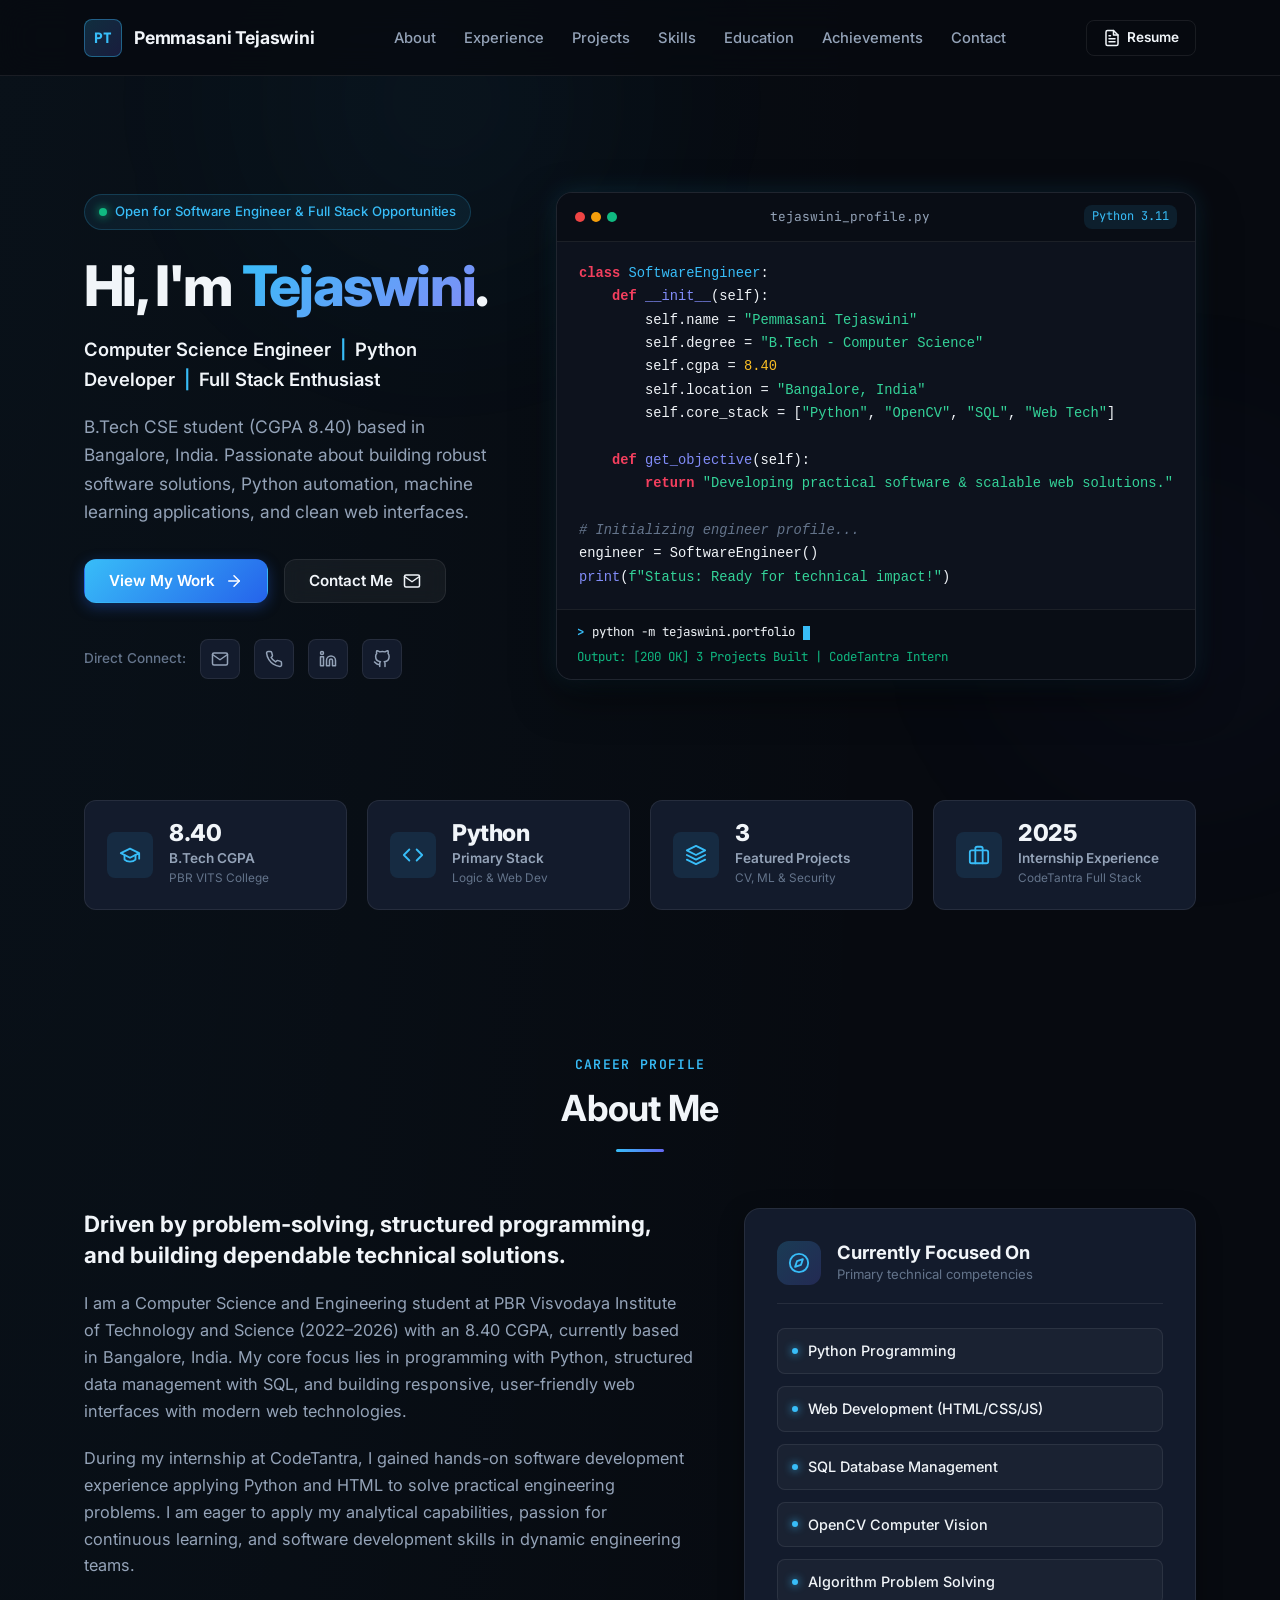
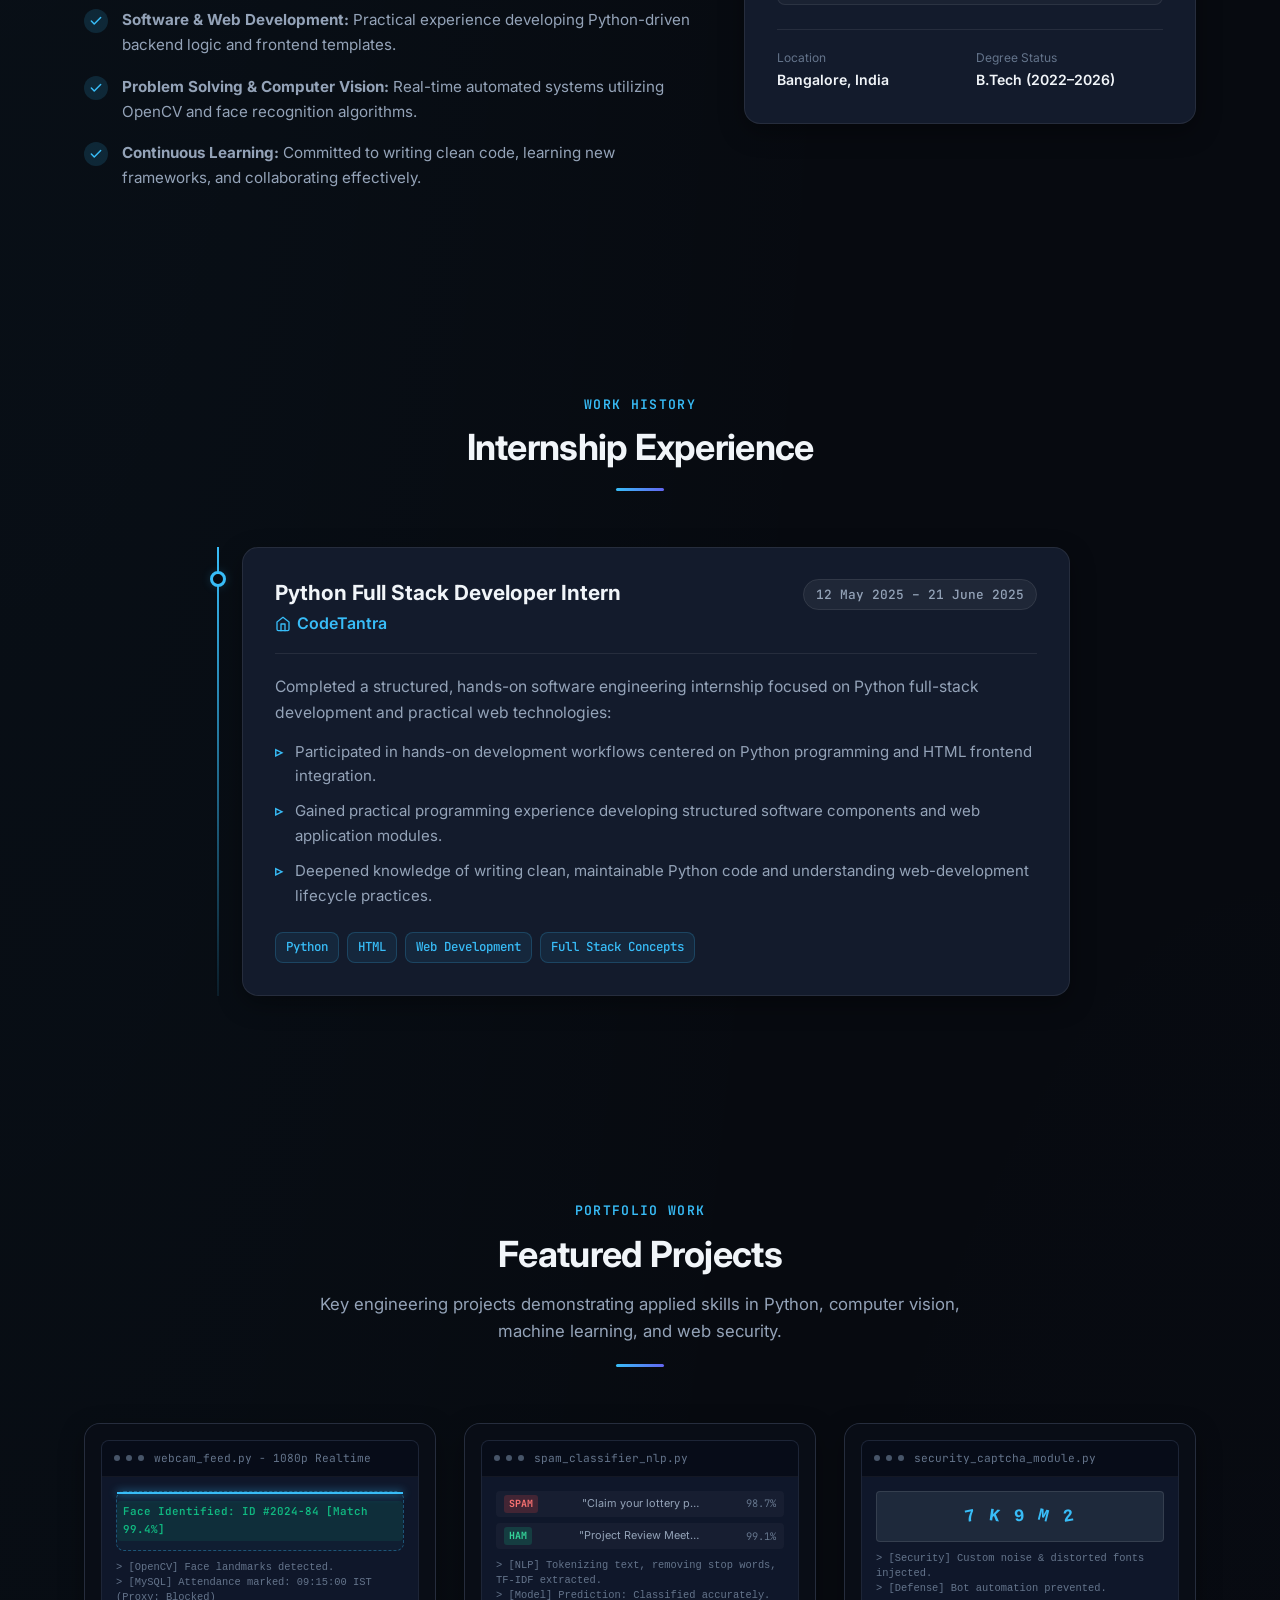
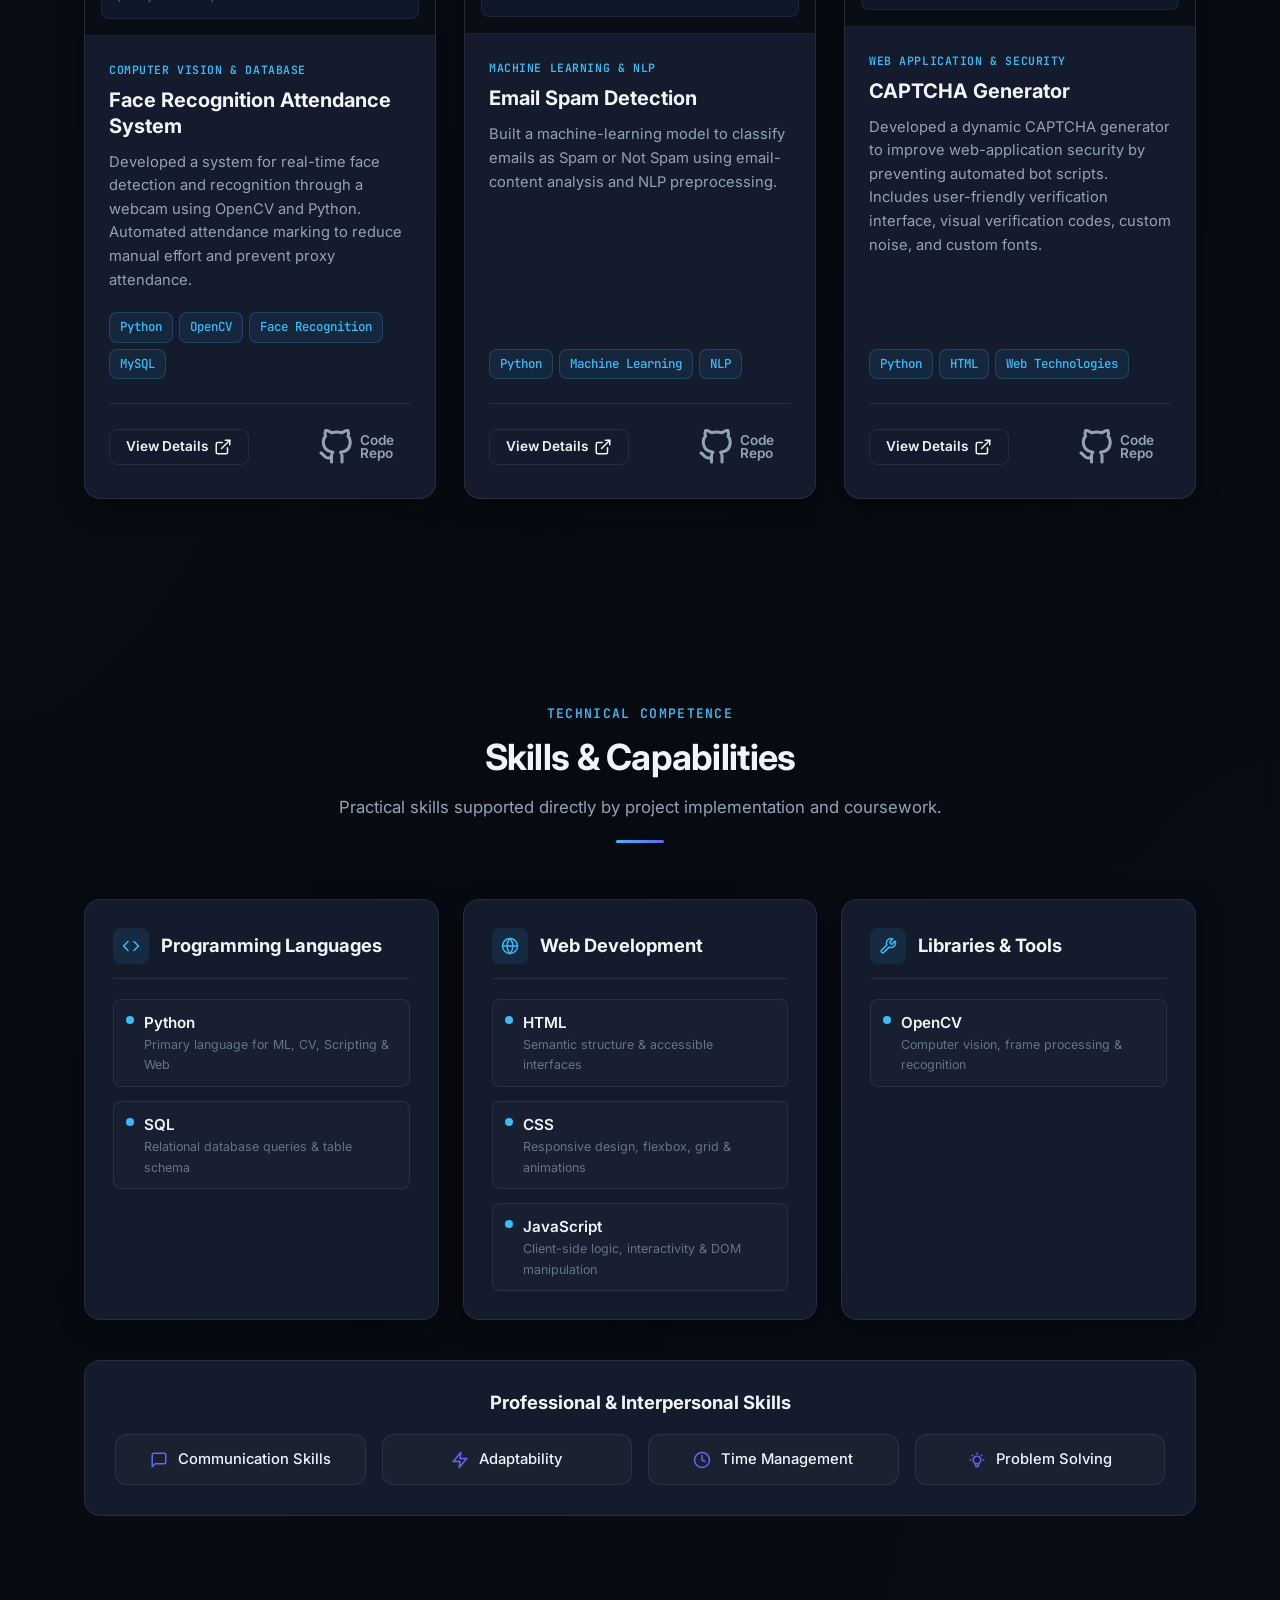
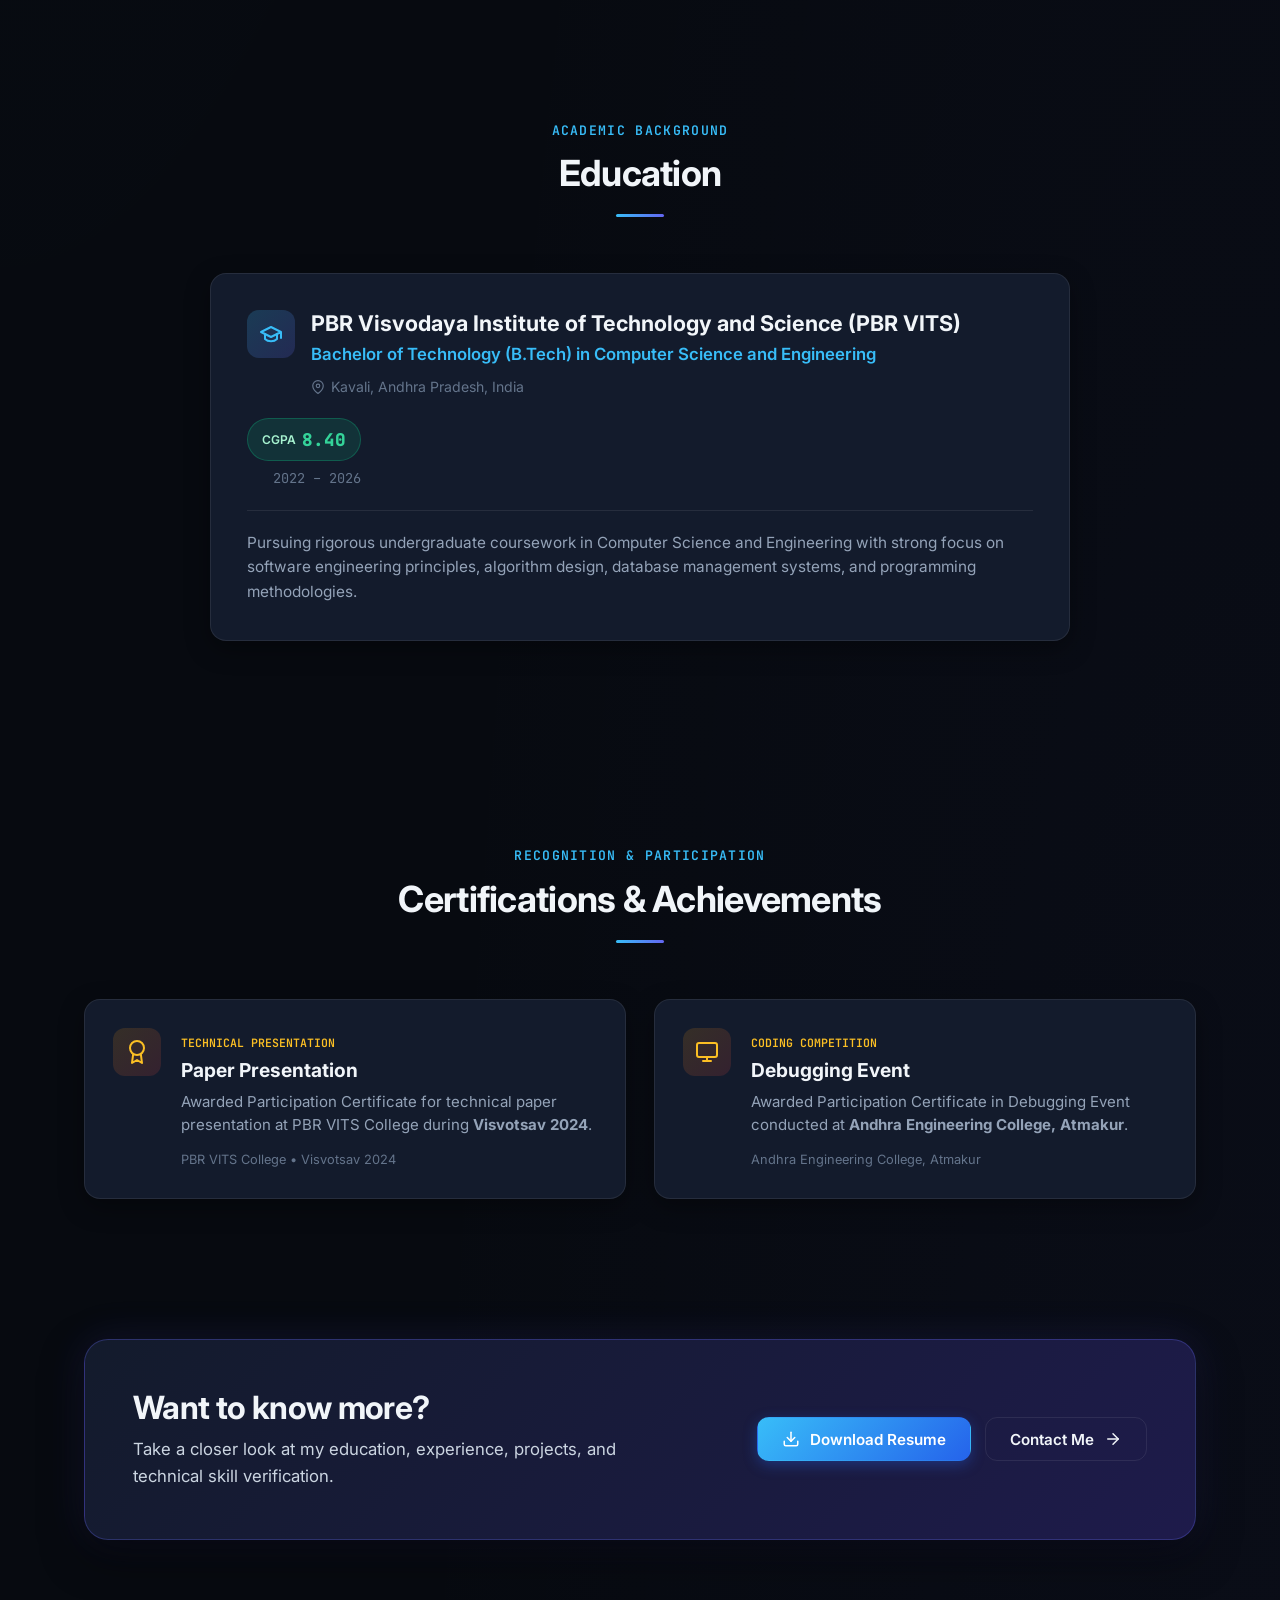
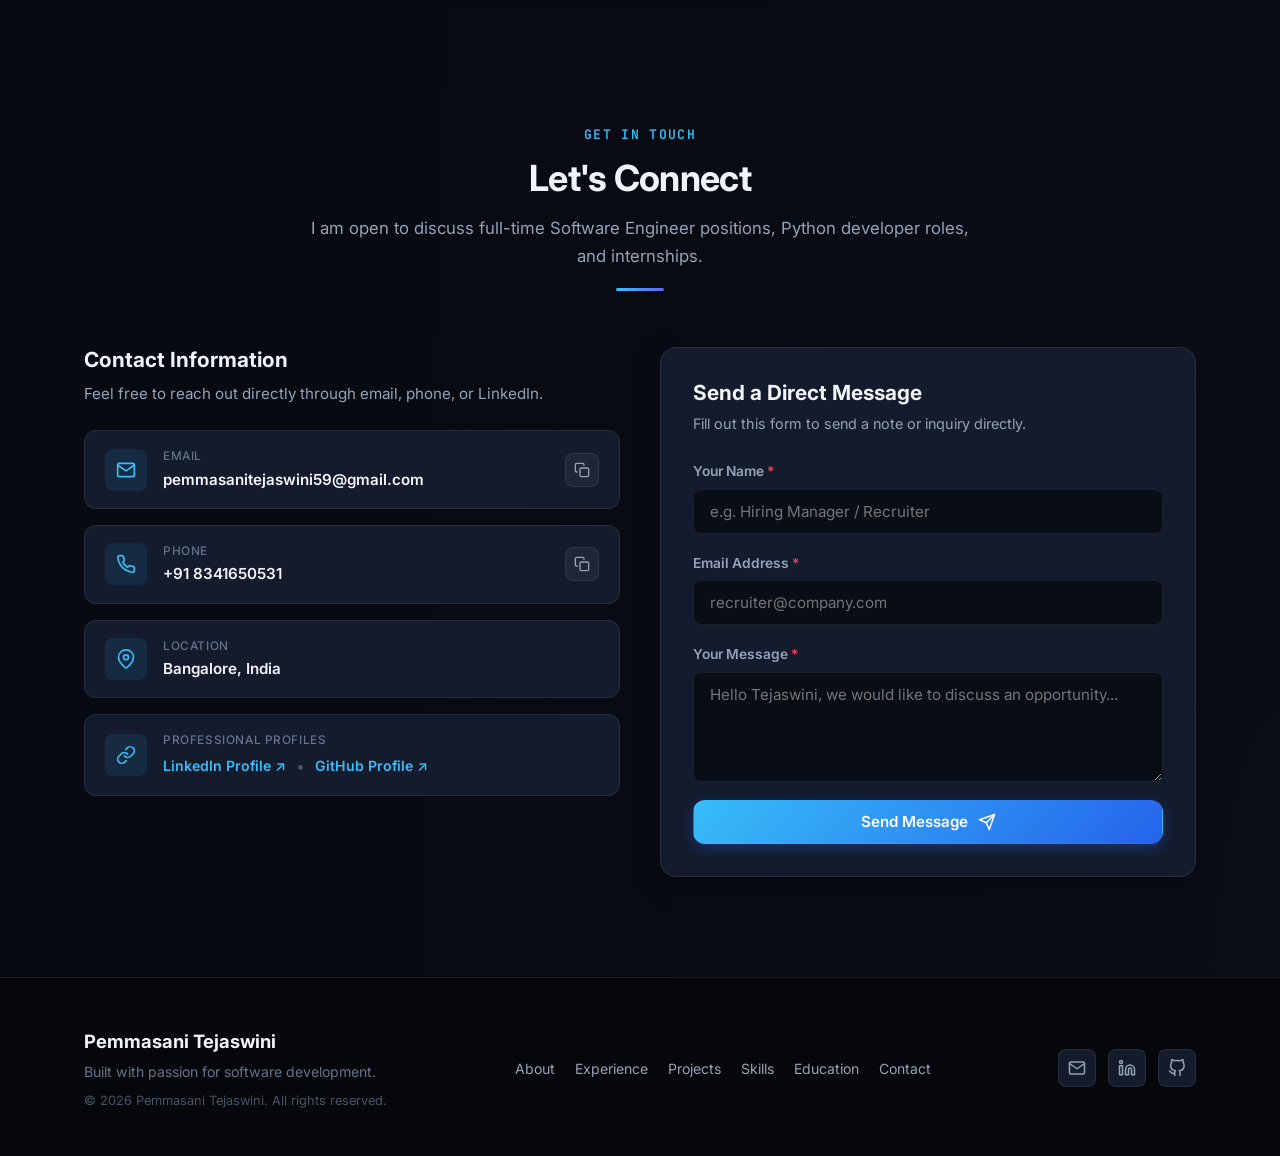
==== commit b60fe02b: "Link individual project GitHub repositories and Tejaswini profile" ====
--- a/index.html
+++ b/index.html
@@ -146,7 +146,7 @@
             <a href="https://linkedin.com" target="_blank" rel="noopener noreferrer" class="social-icon-btn" title="LinkedIn Profile" aria-label="LinkedIn Profile (opens in new window)">
               <svg viewBox="0 0 24 24" fill="none" stroke="currentColor" stroke-width="2" stroke-linecap="round" stroke-linejoin="round"><path d="M16 8a6 6 0 0 1 6 6v7h-4v-7a2 2 0 0 0-2-2 2 2 0 0 0-2 2v7h-4v-7a6 6 0 0 1 6-6z"></path><rect x="2" y="9" width="4" height="12"></rect><circle cx="4" cy="4" r="2"></circle></svg>
             </a>
-            <a href="https://github.com" target="_blank" rel="noopener noreferrer" class="social-icon-btn" title="GitHub Profile" aria-label="GitHub Profile (opens in new window)">
+            <a href="https://github.com/pemmasanitejaswini" target="_blank" rel="noopener noreferrer" class="social-icon-btn" title="GitHub Profile" aria-label="GitHub Profile (opens in new window)">
               <svg viewBox="0 0 24 24" fill="none" stroke="currentColor" stroke-width="2" stroke-linecap="round" stroke-linejoin="round"><path d="M9 19c-5 1.5-5-2.5-7-3m14 6v-3.87a3.37 3.37 0 0 0-.94-2.61c3.14-.35 6.44-1.54 6.44-7A5.44 5.44 0 0 0 20 4.77 5.07 5.07 0 0 0 19.91 1S18.73.65 16 2.48a13.38 13.38 0 0 0-7 0C6.27.65 5.09 1 5.09 1A5.07 5.07 0 0 0 5 4.77a5.44 5.44 0 0 0-1.5 3.78c0 5.42 3.3 6.61 6.44 7A3.37 3.37 0 0 0 9 18.13V22"></path></svg>
             </a>
           </div>
@@ -454,10 +454,10 @@
                   <span>View Details</span>
                   <svg class="icon-svg" viewBox="0 0 24 24" fill="none" stroke="currentColor" stroke-width="2" stroke-linecap="round" stroke-linejoin="round"><path d="M18 13v6a2 2 0 0 1-2 2H5a2 2 0 0 1-2-2V8a2 2 0 0 1 2-2h6"></path><polyline points="15 3 21 3 21 9"></polyline><line x1="10" y1="14" x2="21" y2="3"></line></svg>
                 </button>
-                <button class="btn btn-sm btn-ghost github-placeholder-btn" data-project="face-attendance" aria-label="View GitHub Repository for Face Recognition Attendance System">
+                <a href="https://github.com/pemmasanitejaswini/face-project" target="_blank" rel="noopener noreferrer" class="btn btn-sm btn-ghost" aria-label="View GitHub Repository for Face Recognition Attendance System">
                   <svg viewBox="0 0 24 24" fill="none" stroke="currentColor" stroke-width="2" stroke-linecap="round" stroke-linejoin="round"><path d="M9 19c-5 1.5-5-2.5-7-3m14 6v-3.87a3.37 3.37 0 0 0-.94-2.61c3.14-.35 6.44-1.54 6.44-7A5.44 5.44 0 0 0 20 4.77 5.07 5.07 0 0 0 19.91 1S18.73.65 16 2.48a13.38 13.38 0 0 0-7 0C6.27.65 5.09 1 5.09 1A5.07 5.07 0 0 0 5 4.77a5.44 5.44 0 0 0-1.5 3.78c0 5.42 3.3 6.61 6.44 7A3.37 3.37 0 0 0 9 18.13V22"></path></svg>
                   <span>Code Repo</span>
-                </button>
+                </a>
               </div>
             </div>
           </article>
@@ -511,10 +511,10 @@
                   <span>View Details</span>
                   <svg class="icon-svg" viewBox="0 0 24 24" fill="none" stroke="currentColor" stroke-width="2" stroke-linecap="round" stroke-linejoin="round"><path d="M18 13v6a2 2 0 0 1-2 2H5a2 2 0 0 1-2-2V8a2 2 0 0 1 2-2h6"></path><polyline points="15 3 21 3 21 9"></polyline><line x1="10" y1="14" x2="21" y2="3"></line></svg>
                 </button>
-                <button class="btn btn-sm btn-ghost github-placeholder-btn" data-project="email-spam" aria-label="View GitHub Repository for Email Spam Detection">
+                <a href="https://github.com/pemmasanitejaswini/email-spam-detection" target="_blank" rel="noopener noreferrer" class="btn btn-sm btn-ghost" aria-label="View GitHub Repository for Email Spam Detection">
                   <svg viewBox="0 0 24 24" fill="none" stroke="currentColor" stroke-width="2" stroke-linecap="round" stroke-linejoin="round"><path d="M9 19c-5 1.5-5-2.5-7-3m14 6v-3.87a3.37 3.37 0 0 0-.94-2.61c3.14-.35 6.44-1.54 6.44-7A5.44 5.44 0 0 0 20 4.77 5.07 5.07 0 0 0 19.91 1S18.73.65 16 2.48a13.38 13.38 0 0 0-7 0C6.27.65 5.09 1 5.09 1A5.07 5.07 0 0 0 5 4.77a5.44 5.44 0 0 0-1.5 3.78c0 5.42 3.3 6.61 6.44 7A3.37 3.37 0 0 0 9 18.13V22"></path></svg>
                   <span>Code Repo</span>
-                </button>
+                </a>
               </div>
             </div>
           </article>
@@ -566,10 +566,10 @@
                   <span>View Details</span>
                   <svg class="icon-svg" viewBox="0 0 24 24" fill="none" stroke="currentColor" stroke-width="2" stroke-linecap="round" stroke-linejoin="round"><path d="M18 13v6a2 2 0 0 1-2 2H5a2 2 0 0 1-2-2V8a2 2 0 0 1 2-2h6"></path><polyline points="15 3 21 3 21 9"></polyline><line x1="10" y1="14" x2="21" y2="3"></line></svg>
                 </button>
-                <button class="btn btn-sm btn-ghost github-placeholder-btn" data-project="captcha-gen" aria-label="View GitHub Repository for CAPTCHA Generator">
+                <a href="https://github.com/pemmasanitejaswini/captcha-generator" target="_blank" rel="noopener noreferrer" class="btn btn-sm btn-ghost" aria-label="View GitHub Repository for CAPTCHA Generator">
                   <svg viewBox="0 0 24 24" fill="none" stroke="currentColor" stroke-width="2" stroke-linecap="round" stroke-linejoin="round"><path d="M9 19c-5 1.5-5-2.5-7-3m14 6v-3.87a3.37 3.37 0 0 0-.94-2.61c3.14-.35 6.44-1.54 6.44-7A5.44 5.44 0 0 0 20 4.77 5.07 5.07 0 0 0 19.91 1S18.73.65 16 2.48a13.38 13.38 0 0 0-7 0C6.27.65 5.09 1 5.09 1A5.07 5.07 0 0 0 5 4.77a5.44 5.44 0 0 0-1.5 3.78c0 5.42 3.3 6.61 6.44 7A3.37 3.37 0 0 0 9 18.13V22"></path></svg>
                   <span>Code Repo</span>
-                </button>
+                </a>
               </div>
             </div>
           </article>
@@ -985,7 +985,7 @@
           <a href="https://linkedin.com" target="_blank" rel="noopener noreferrer" class="footer-social-btn" title="LinkedIn" aria-label="LinkedIn">
             <svg viewBox="0 0 24 24" fill="none" stroke="currentColor" stroke-width="2" stroke-linecap="round" stroke-linejoin="round"><path d="M16 8a6 6 0 0 1 6 6v7h-4v-7a2 2 0 0 0-2-2 2 2 0 0 0-2 2v7h-4v-7a6 6 0 0 1 6-6z"></path><rect x="2" y="9" width="4" height="12"></rect><circle cx="4" cy="4" r="2"></circle></svg>
           </a>
-          <a href="https://github.com" target="_blank" rel="noopener noreferrer" class="footer-social-btn" title="GitHub" aria-label="GitHub">
+          <a href="https://github.com/pemmasanitejaswini" target="_blank" rel="noopener noreferrer" class="footer-social-btn" title="GitHub" aria-label="GitHub">
             <svg viewBox="0 0 24 24" fill="none" stroke="currentColor" stroke-width="2" stroke-linecap="round" stroke-linejoin="round"><path d="M9 19c-5 1.5-5-2.5-7-3m14 6v-3.87a3.37 3.37 0 0 0-.94-2.61c3.14-.35 6.44-1.54 6.44-7A5.44 5.44 0 0 0 20 4.77 5.07 5.07 0 0 0 19.91 1S18.73.65 16 2.48a13.38 13.38 0 0 0-7 0C6.27.65 5.09 1 5.09 1A5.07 5.07 0 0 0 5 4.77a5.44 5.44 0 0 0-1.5 3.78c0 5.42 3.3 6.61 6.44 7A3.37 3.37 0 0 0 9 18.13V22"></path></svg>
           </a>
         </div>
@@ -1016,10 +1016,10 @@
       </div>
 
       <div class="modal-footer">
-        <button id="modal-repo-btn" class="btn btn-sm btn-ghost github-placeholder-btn">
+        <a id="modal-repo-btn" href="https://github.com/pemmasanitejaswini" target="_blank" rel="noopener noreferrer" class="btn btn-sm btn-ghost">
           <svg viewBox="0 0 24 24" fill="none" stroke="currentColor" stroke-width="2" stroke-linecap="round" stroke-linejoin="round"><path d="M9 19c-5 1.5-5-2.5-7-3m14 6v-3.87a3.37 3.37 0 0 0-.94-2.61c3.14-.35 6.44-1.54 6.44-7A5.44 5.44 0 0 0 20 4.77 5.07 5.07 0 0 0 19.91 1S18.73.65 16 2.48a13.38 13.38 0 0 0-7 0C6.27.65 5.09 1 5.09 1A5.07 5.07 0 0 0 5 4.77a5.44 5.44 0 0 0-1.5 3.78c0 5.42 3.3 6.61 6.44 7A3.37 3.37 0 0 0 9 18.13V22"></path></svg>
-          <span>Repository Info</span>
-        </button>
+          <span>View on GitHub</span>
+        </a>
         <button id="modal-dismiss-btn" class="btn btn-sm btn-primary">Close Details</button>
       </div>
     </div>
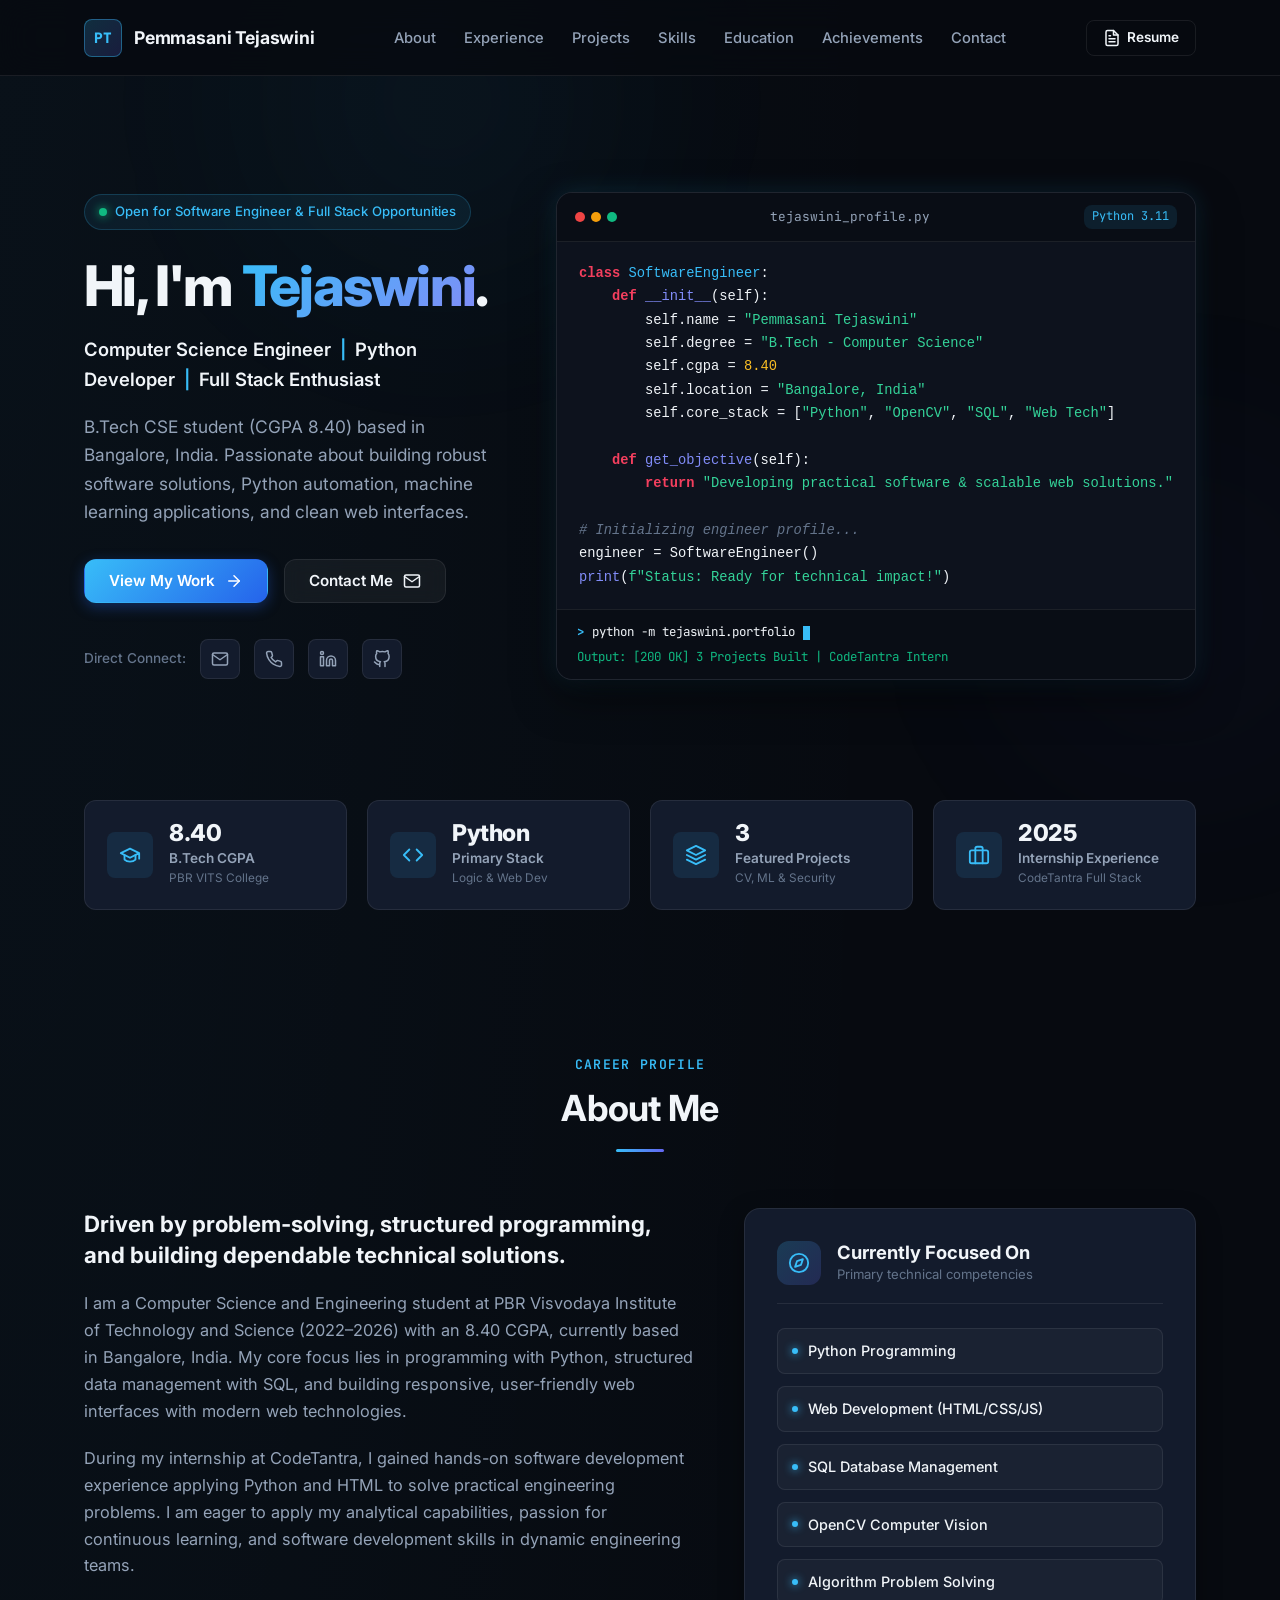
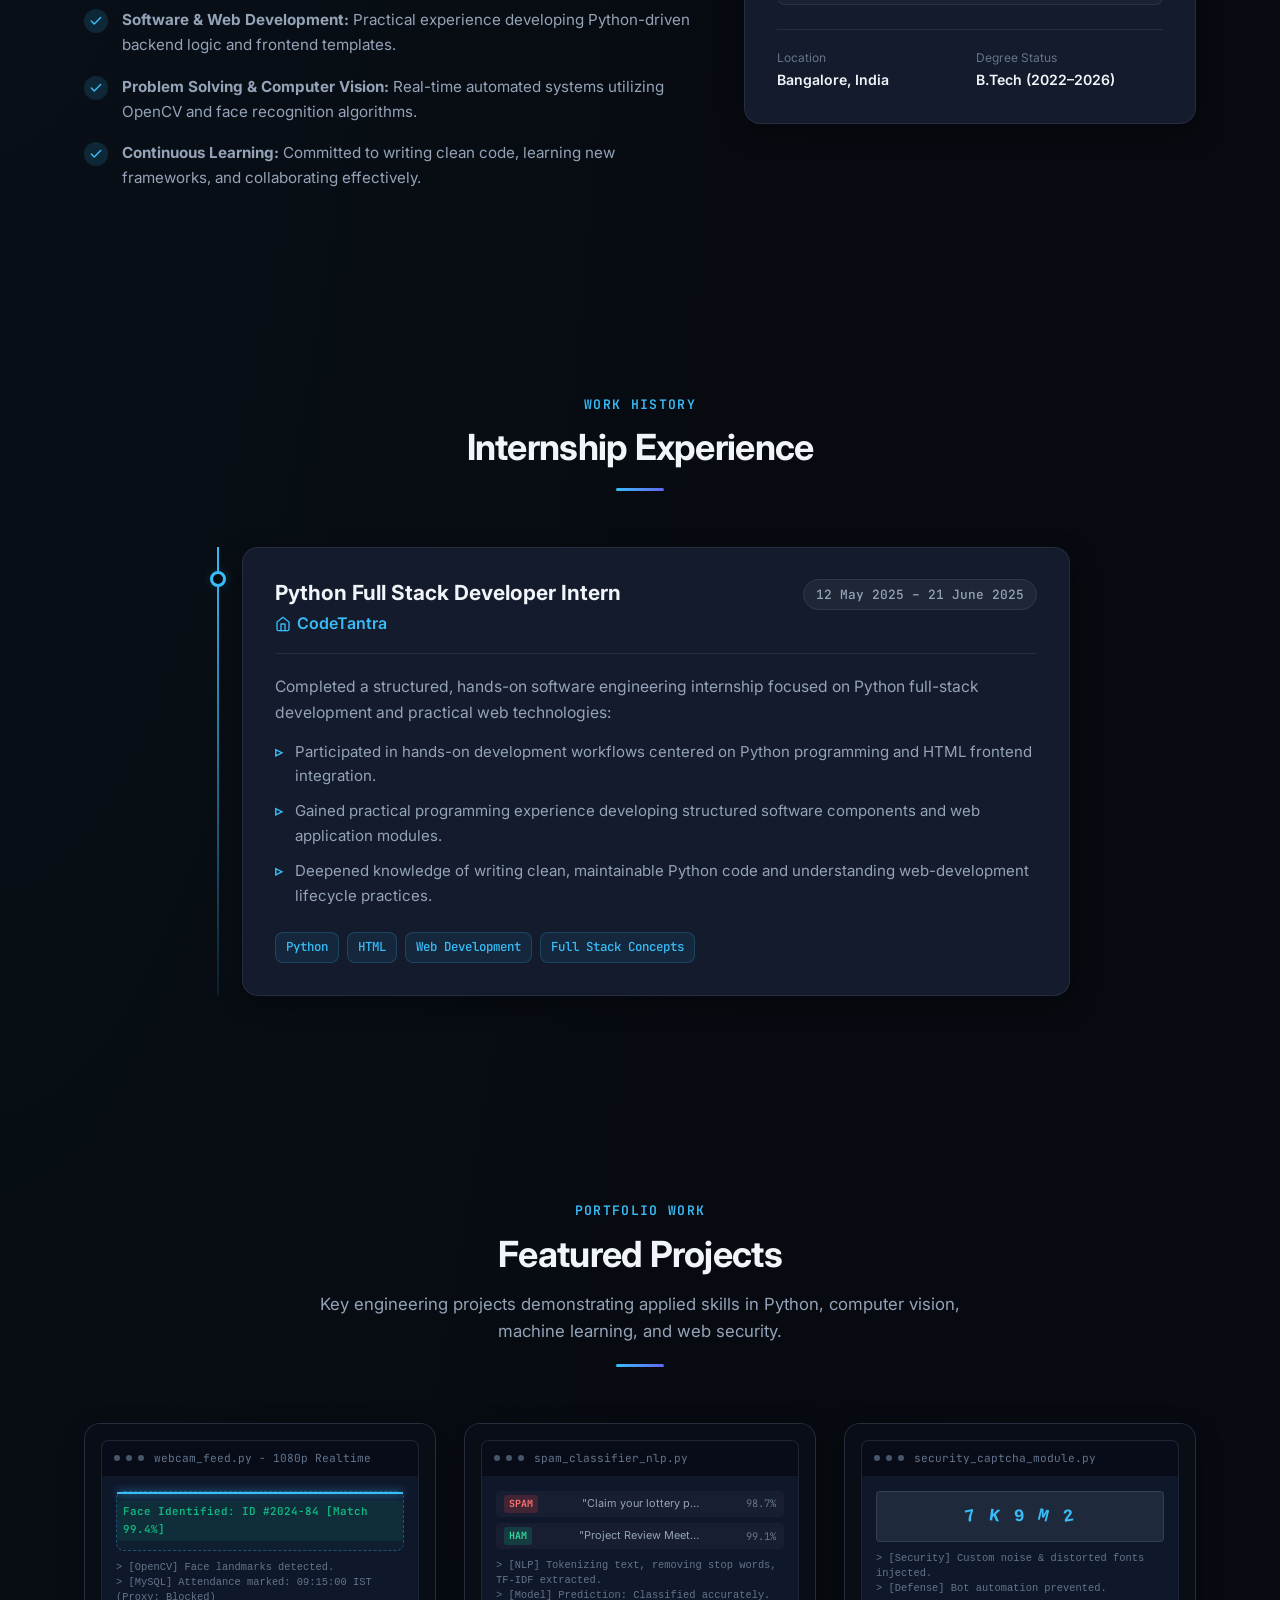
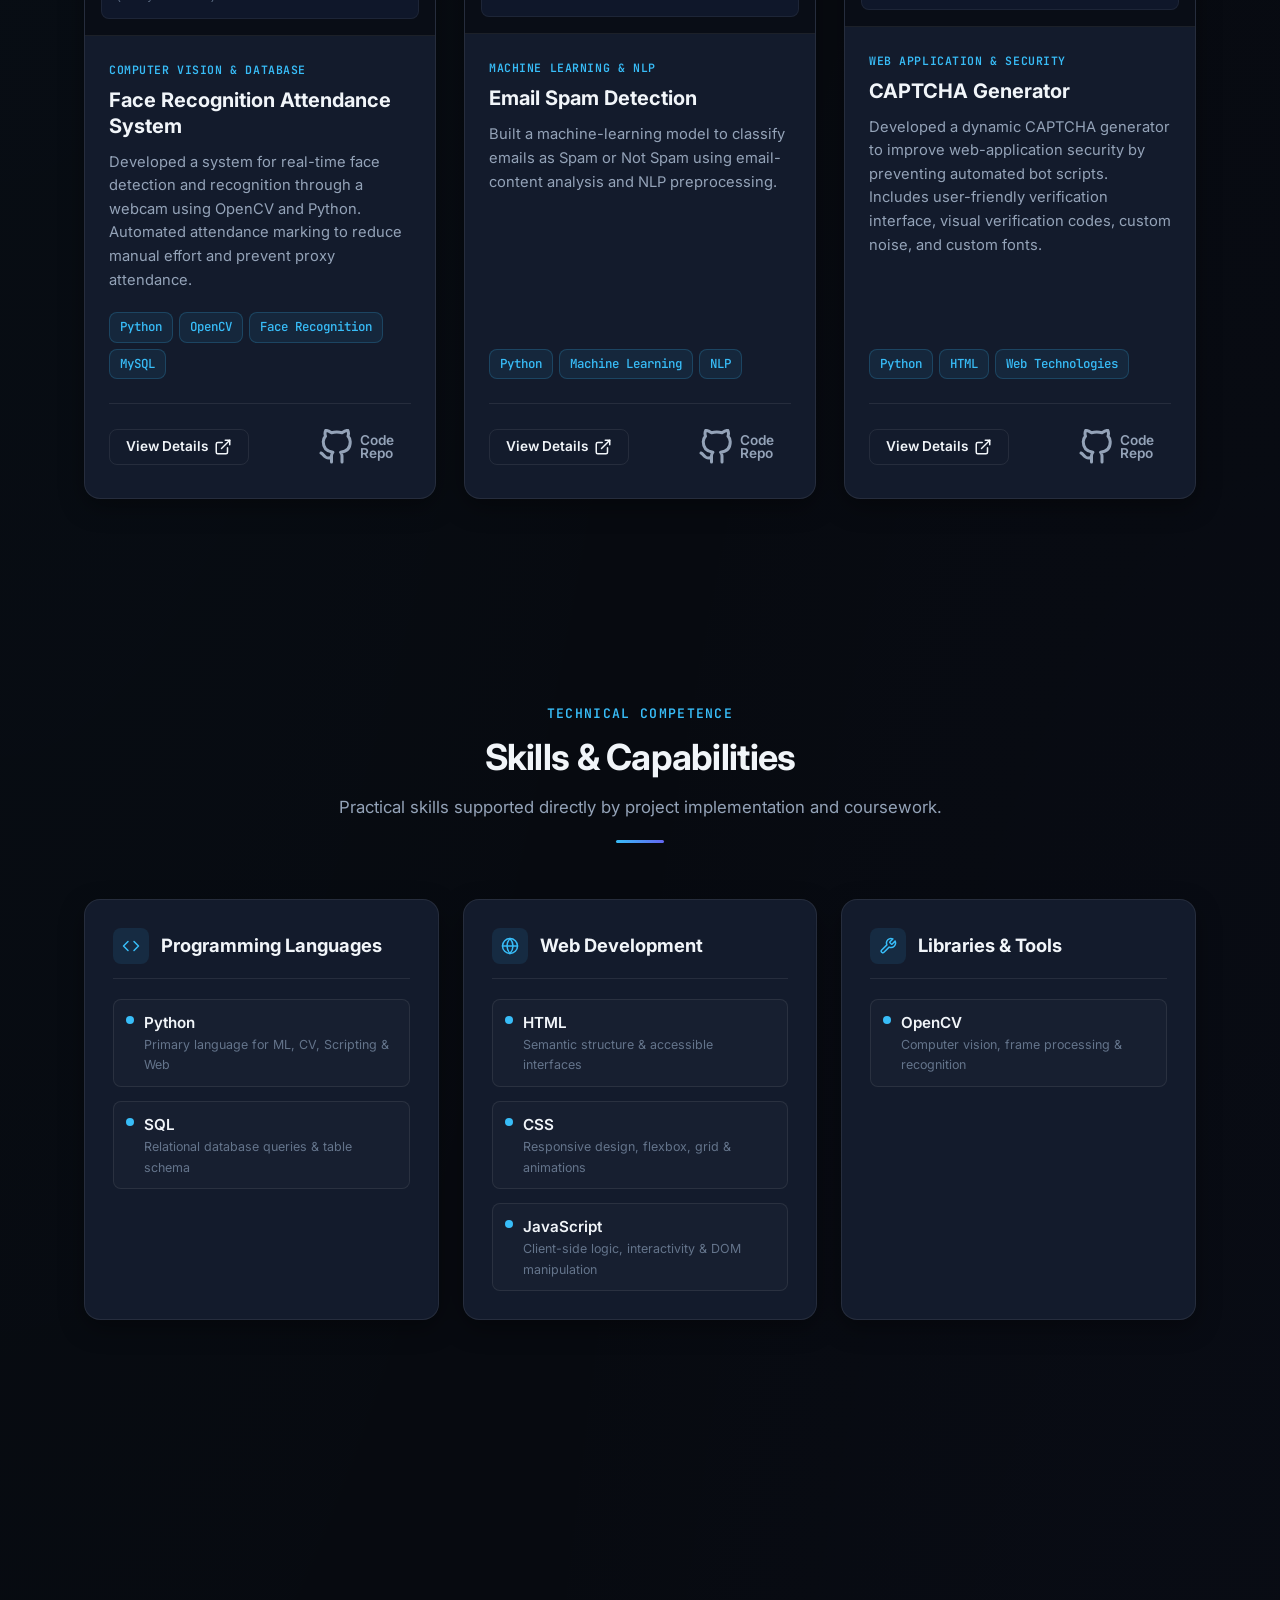
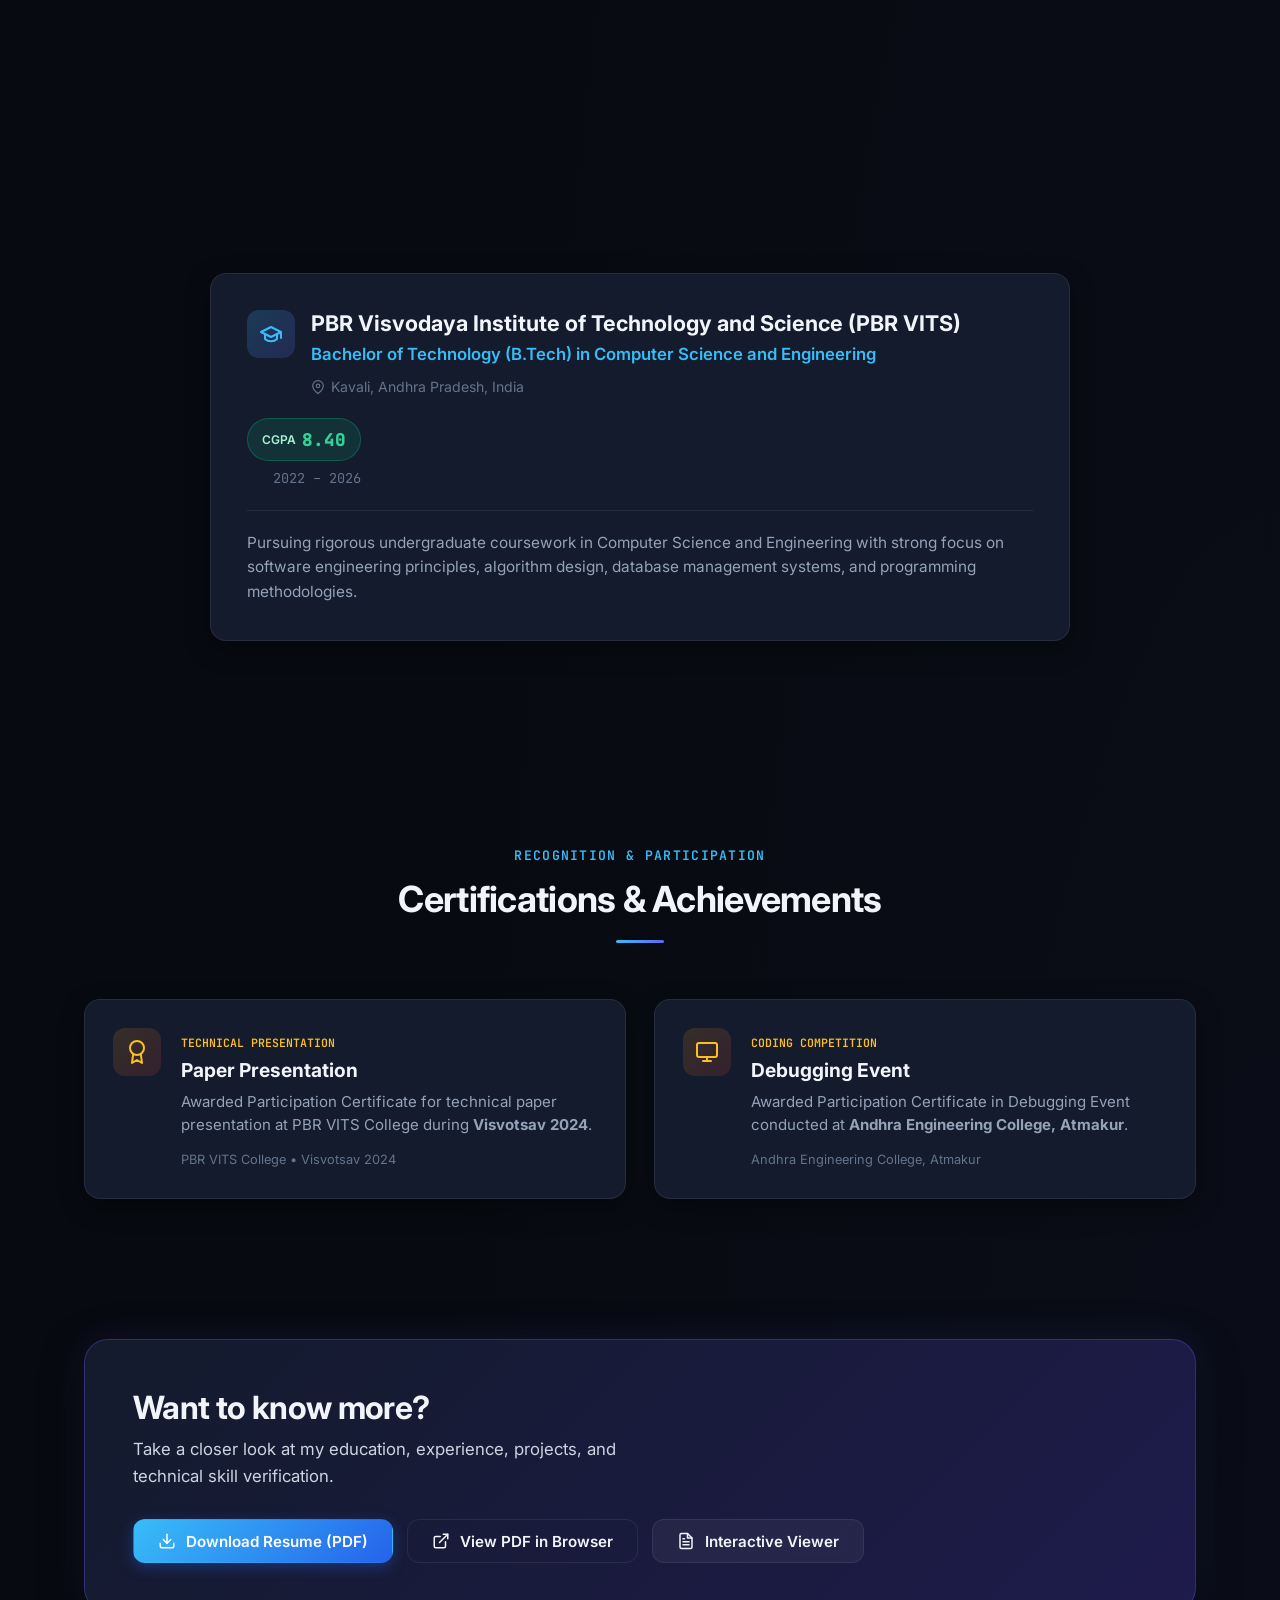
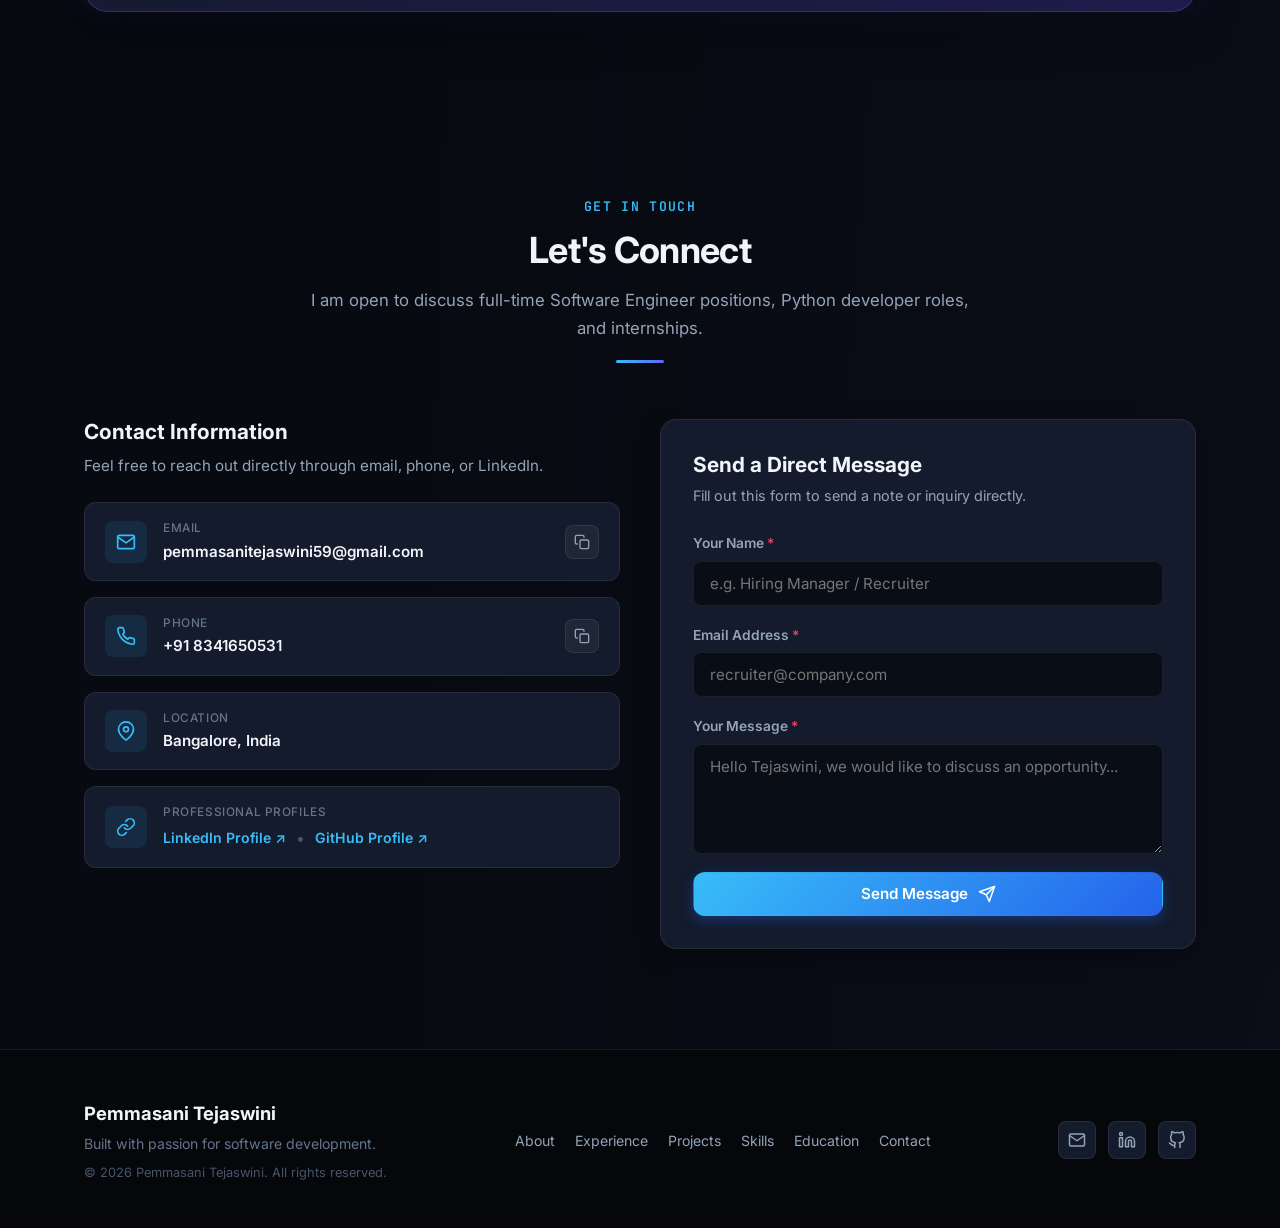
==== commit 1efcfbf2: "feat(resume): add verified resume PDF, download/viewer buttons and AI assistant integration" ====
--- a/index.html
+++ b/index.html
@@ -811,14 +811,18 @@
             </p>
           </div>
           <div class="resume-cta-actions">
-            <button class="btn btn-primary resume-modal-trigger">
+            <a href="resume.pdf" download="Tejaswini_Pemmasani_Resume.pdf" class="btn btn-primary" id="direct-resume-download-btn">
               <svg class="icon-svg" viewBox="0 0 24 24" fill="none" stroke="currentColor" stroke-width="2" stroke-linecap="round" stroke-linejoin="round"><path d="M21 15v4a2 2 0 0 1-2 2H5a2 2 0 0 1-2-2v-4"></path><polyline points="7 10 12 15 17 10"></polyline><line x1="12" y1="15" x2="12" y2="3"></line></svg>
-              <span>Download Resume</span>
+              <span>Download Resume (PDF)</span>
+            </a>
+            <a href="resume.pdf" target="_blank" rel="noopener noreferrer" class="btn btn-outline">
+              <svg class="icon-svg" viewBox="0 0 24 24" fill="none" stroke="currentColor" stroke-width="2" stroke-linecap="round" stroke-linejoin="round"><path d="M18 13v6a2 2 0 0 1-2 2H5a2 2 0 0 1-2-2V8a2 2 0 0 1 2-2h6"></path><polyline points="15 3 21 3 21 9"></polyline><line x1="10" y1="14" x2="21" y2="3"></line></svg>
+              <span>View PDF in Browser</span>
+            </a>
+            <button class="btn btn-secondary resume-modal-trigger" aria-label="Open Interactive Resume Viewer">
+              <svg class="icon-svg" viewBox="0 0 24 24" fill="none" stroke="currentColor" stroke-width="2" stroke-linecap="round" stroke-linejoin="round"><path d="M14 2H6a2 2 0 0 0-2 2v16a2 2 0 0 0 2 2h12a2 2 0 0 0 2-2V8z"></path><polyline points="14 2 14 8 20 8"></polyline><line x1="16" y1="13" x2="8" y2="13"></line><line x1="16" y1="17" x2="8" y2="17"></line><polyline points="10 9 9 9 8 9"></polyline></svg>
+              <span>Interactive Viewer</span>
             </button>
-            <a href="#contact" class="btn btn-outline">
-              <span>Contact Me</span>
-              <svg class="icon-svg" viewBox="0 0 24 24" fill="none" stroke="currentColor" stroke-width="2" stroke-linecap="round" stroke-linejoin="round"><line x1="5" y1="12" x2="19" y2="12"></line><polyline points="12 5 19 12 12 19"></polyline></svg>
-            </a>
           </div>
         </div>
       </div>
@@ -1025,28 +1029,27 @@
     </div>
   </div>
 
-  <!-- ============================================== -->
-  <!-- MODAL: RESUME VIEWER & RECRUITER VERIFICATION -->
-  <!-- ============================================== -->
   <div id="resume-modal" class="modal-backdrop" aria-hidden="true" role="dialog" aria-labelledby="resume-modal-title">
     <div class="modal-card resume-modal-card">
       <div class="modal-header">
         <div>
-          <span class="project-category-tag">Official Resume</span>
-          <h3 id="resume-modal-title" class="modal-title">Pemmasani Tejaswini — Resume Overview</h3>
+          <span class="project-category-tag">Official Verified Resume</span>
+          <h3 id="resume-modal-title" class="modal-title">Pemmasani Tejaswini &mdash; Software Engineer</h3>
         </div>
         <button id="resume-close-btn" class="modal-close-btn" aria-label="Close resume modal">&times;</button>
       </div>
 
       <div class="modal-body">
         <div class="resume-overview-card">
+          
+          <!-- Quick Meta Grid -->
           <div class="resume-meta-grid">
             <div class="resume-meta-box">
-              <span class="label">Candidate Name</span>
+              <span class="label">Candidate</span>
               <span class="val">Pemmasani Tejaswini</span>
             </div>
             <div class="resume-meta-box">
-              <span class="label">Education</span>
+              <span class="label">Degree &amp; CGPA</span>
               <span class="val">B.Tech CSE, PBR VITS (CGPA: 8.40)</span>
             </div>
             <div class="resume-meta-box">
@@ -1054,32 +1057,59 @@
               <span class="val">Bangalore, India</span>
             </div>
             <div class="resume-meta-box">
-              <span class="label">Contact</span>
+              <span class="label">Contact Email</span>
               <span class="val">pemmasanitejaswini59@gmail.com</span>
             </div>
           </div>
 
+          <!-- Career Objective -->
           <div class="resume-section-block">
-            <h4 class="resume-block-title">Key Resume Facts (Source of Truth)</h4>
+            <h4 class="resume-block-title">Career Objective</h4>
+            <p style="color: var(--text-secondary); font-size: 0.95rem; line-height: 1.6; margin: 0;">
+              To obtain a position as a Software Engineer in a growth-oriented organization where I can apply my programming knowledge, problem-solving skills, and passion for technology to develop innovative solutions while continuously learning and contributing to the company&rsquo;s success.
+            </p>
+          </div>
+
+          <!-- Key Highlights -->
+          <div class="resume-section-block">
+            <h4 class="resume-block-title">Curriculum &amp; Experience Highlights</h4>
             <ul class="resume-facts-list">
-              <li><strong>Internship:</strong> CodeTantra &mdash; Python Full Stack Developer Intern (12 May 2025 &ndash; 21 June 2025).</li>
-              <li><strong>Core Skills:</strong> Python, SQL, HTML, CSS, JavaScript, OpenCV.</li>
-              <li><strong>3 Featured Projects:</strong> Face Recognition Attendance System, Email Spam Detection, CAPTCHA Generator.</li>
-              <li><strong>Certifications:</strong> Visvotsav 2024 Paper Presentation at PBR VITS, Debugging Event at AEC Atmakur.</li>
+              <li><strong>Education:</strong> B.Tech in Computer Science &amp; Engineering (2022 &ndash; 2026), PBR VITS, Kavali &mdash; <strong>CGPA: 8.40</strong>.</li>
+              <li><strong>Internship:</strong> Code Tantra Platform &mdash; Python Full Stack Developer Intern (12-5-2025 &ndash; 21-06-2025). Gained hands-on experience in Python &amp; HTML web development.</li>
+              <li><strong>Technical Skills:</strong> Python, SQL, HTML, CSS, JavaScript, OpenCV.</li>
+              <li><strong>Soft Skills:</strong> Communication skills, Adaptability, Time management, Problem solving.</li>
+              <li><strong>Key Projects:</strong>
+                <ul style="margin-top: 6px; padding-left: 20px; list-style: circle;">
+                  <li>Face Recognition Attendance System (Python, OpenCV, Face Recognition, MySQL)</li>
+                  <li>Email Spam Detection (Python, NLP, Machine Learning)</li>
+                  <li>CAPTCHA Generator (Python, HTML, Web Technologies)</li>
+                </ul>
+              </li>
+              <li><strong>Certifications &amp; Achievements:</strong>
+                <ul style="margin-top: 6px; padding-left: 20px; list-style: circle;">
+                  <li>Paper Presentation: Received participation certificate at PBR VITS College during Visvotsav 2024.</li>
+                  <li>Debugging Event: Received Participation Certificate in Debugging Event at Andhra Engineering College, Atmakur.</li>
+                </ul>
+              </li>
             </ul>
           </div>
+
         </div>
       </div>
 
       <div class="modal-footer">
-        <button id="print-resume-btn" class="btn btn-sm btn-outline">
+        <a href="resume.pdf" download="Tejaswini_Pemmasani_Resume.pdf" class="btn btn-sm btn-primary">
+          <svg viewBox="0 0 24 24" fill="none" stroke="currentColor" stroke-width="2" stroke-linecap="round" stroke-linejoin="round"><path d="M21 15v4a2 2 0 0 1-2 2H5a2 2 0 0 1-2-2v-4"></path><polyline points="7 10 12 15 17 10"></polyline><line x1="12" y1="15" x2="12" y2="3"></line></svg>
+          <span>Download PDF</span>
+        </a>
+        <a href="resume.pdf" target="_blank" rel="noopener noreferrer" class="btn btn-sm btn-outline">
+          <svg viewBox="0 0 24 24" fill="none" stroke="currentColor" stroke-width="2" stroke-linecap="round" stroke-linejoin="round"><path d="M18 13v6a2 2 0 0 1-2 2H5a2 2 0 0 1-2-2V8a2 2 0 0 1 2-2h6"></path><polyline points="15 3 21 3 21 9"></polyline><line x1="10" y1="14" x2="21" y2="3"></line></svg>
+          <span>Open Fullscreen PDF &nearr;</span>
+        </a>
+        <button id="print-resume-btn" class="btn btn-sm btn-ghost">
           <svg viewBox="0 0 24 24" fill="none" stroke="currentColor" stroke-width="2" stroke-linecap="round" stroke-linejoin="round"><polyline points="6 9 6 2 18 2 18 9"></polyline><path d="M6 18H4a2 2 0 0 1-2-2v-5a2 2 0 0 1 2-2h16a2 2 0 0 1 2 2v5a2 2 0 0 1-2 2h-2"></path><rect x="6" y="14" width="12" height="8"></rect></svg>
-          <span>Print / Save as PDF</span>
+          <span>Print</span>
         </button>
-        <a href="mailto:pemmasanitejaswini59@gmail.com?subject=Resume%20Inquiry%20-%20Pemmasani%20Tejaswini" class="btn btn-sm btn-primary">
-          <svg viewBox="0 0 24 24" fill="none" stroke="currentColor" stroke-width="2" stroke-linecap="round" stroke-linejoin="round"><path d="M4 4h16c1.1 0 2 .9 2 2v12c0 1.1-.9 2-2 2H4c-1.1 0-2-.9-2-2V6c0-1.1.9-2 2-2z"></path><polyline points="22,6 12,13 2,6"></polyline></svg>
-          <span>Request Full PDF</span>
-        </a>
       </div>
     </div>
   </div>
